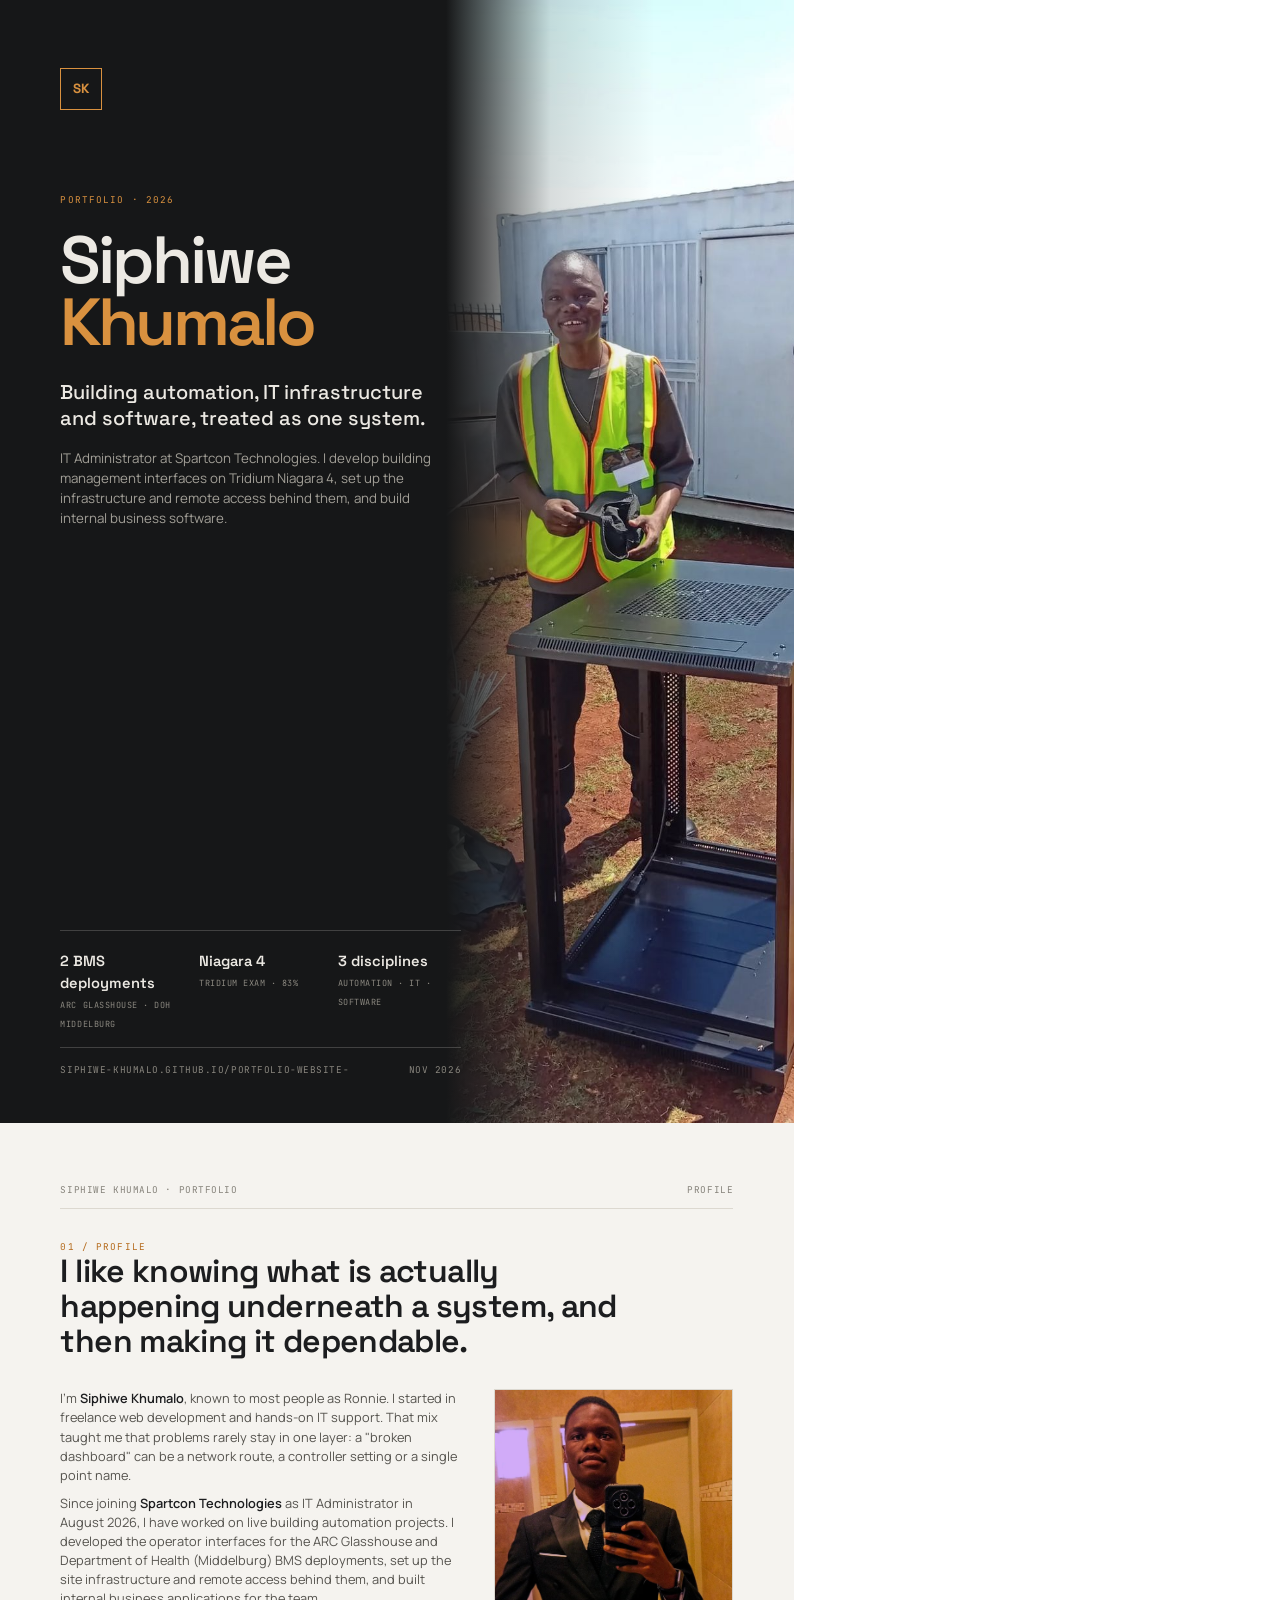
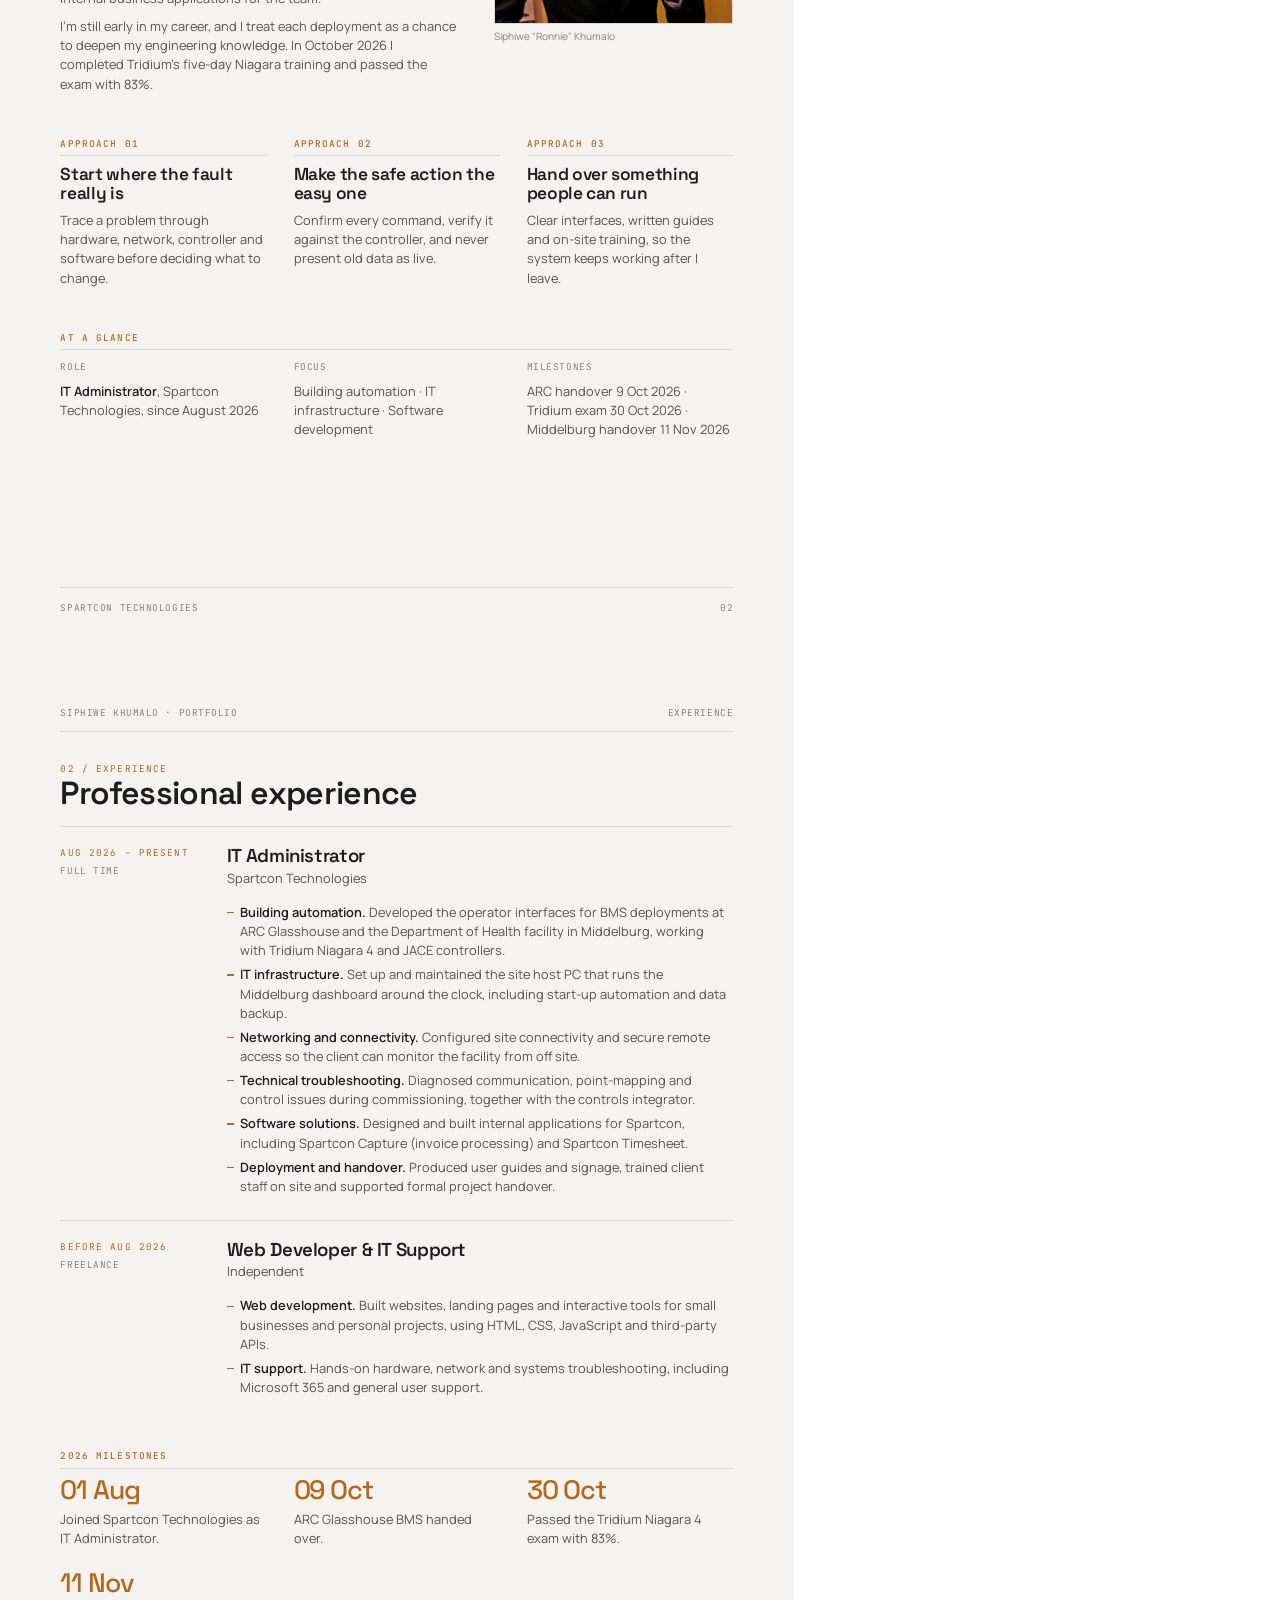
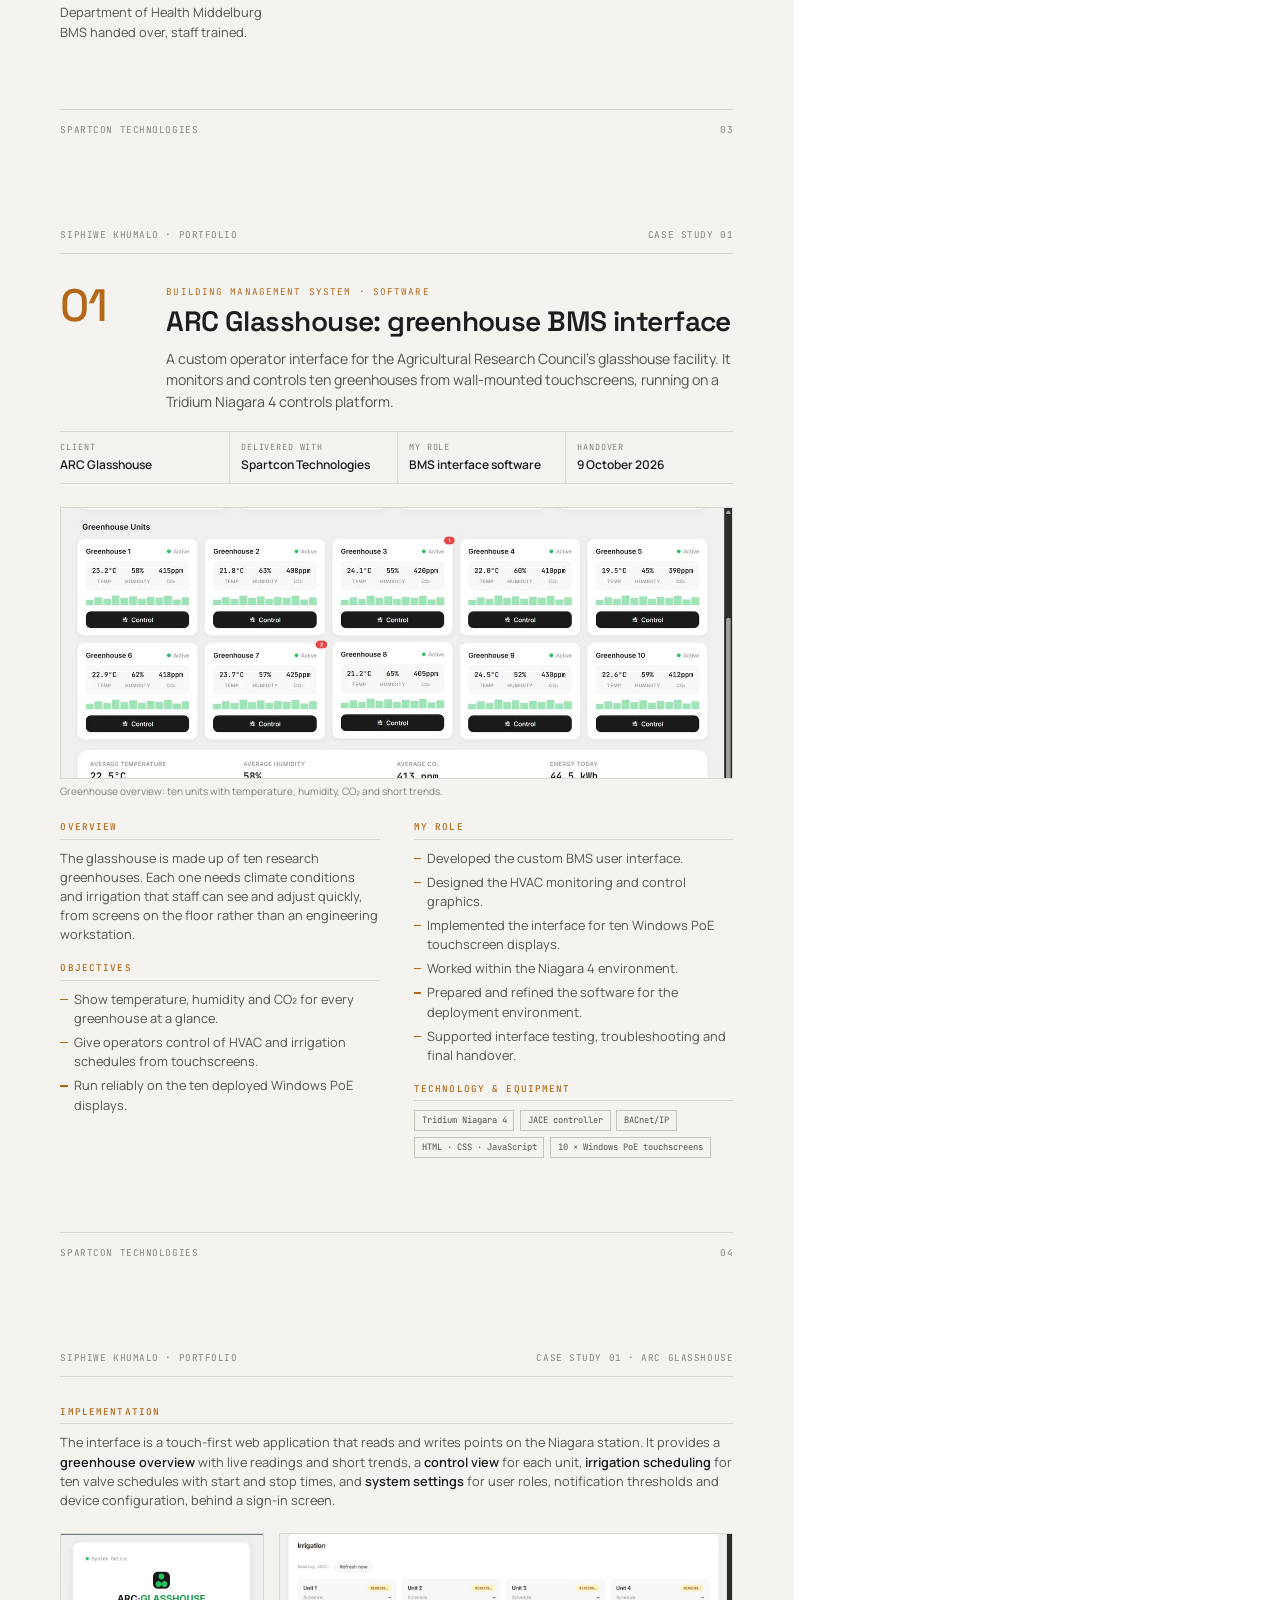
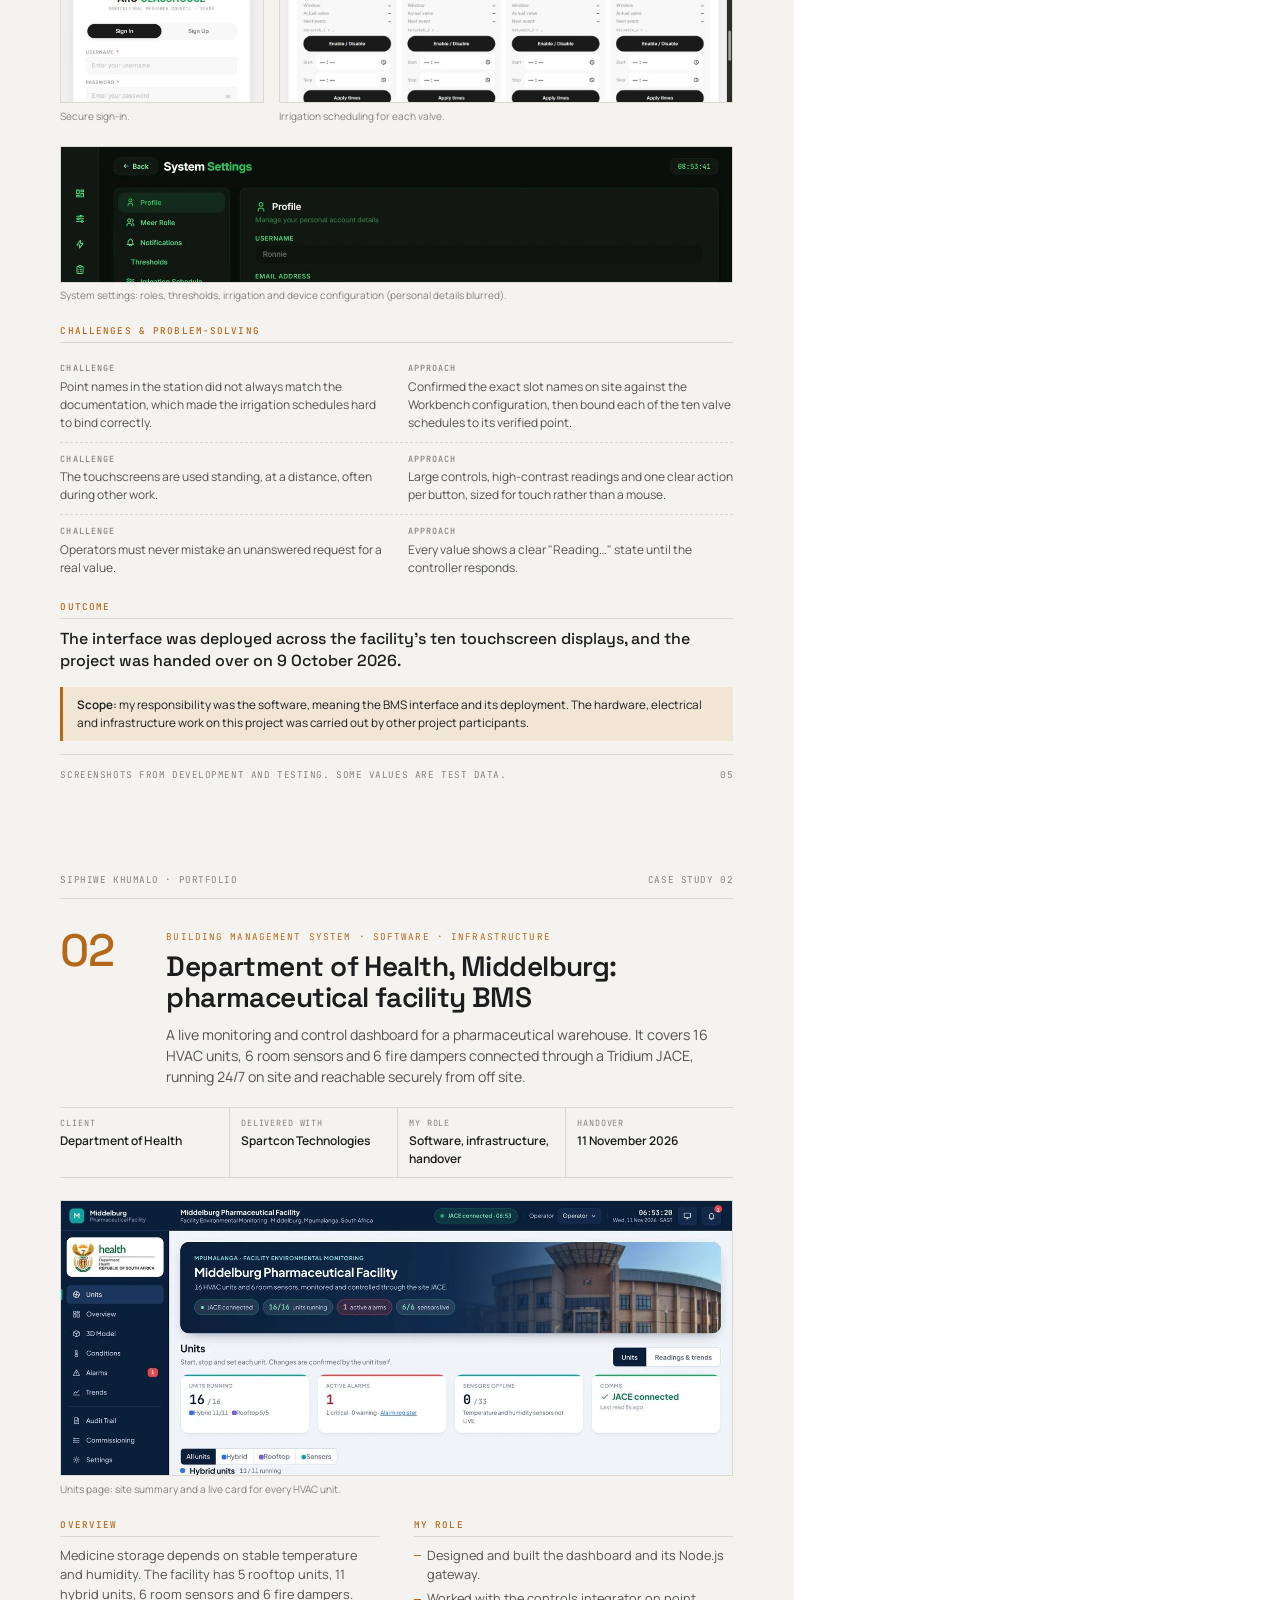
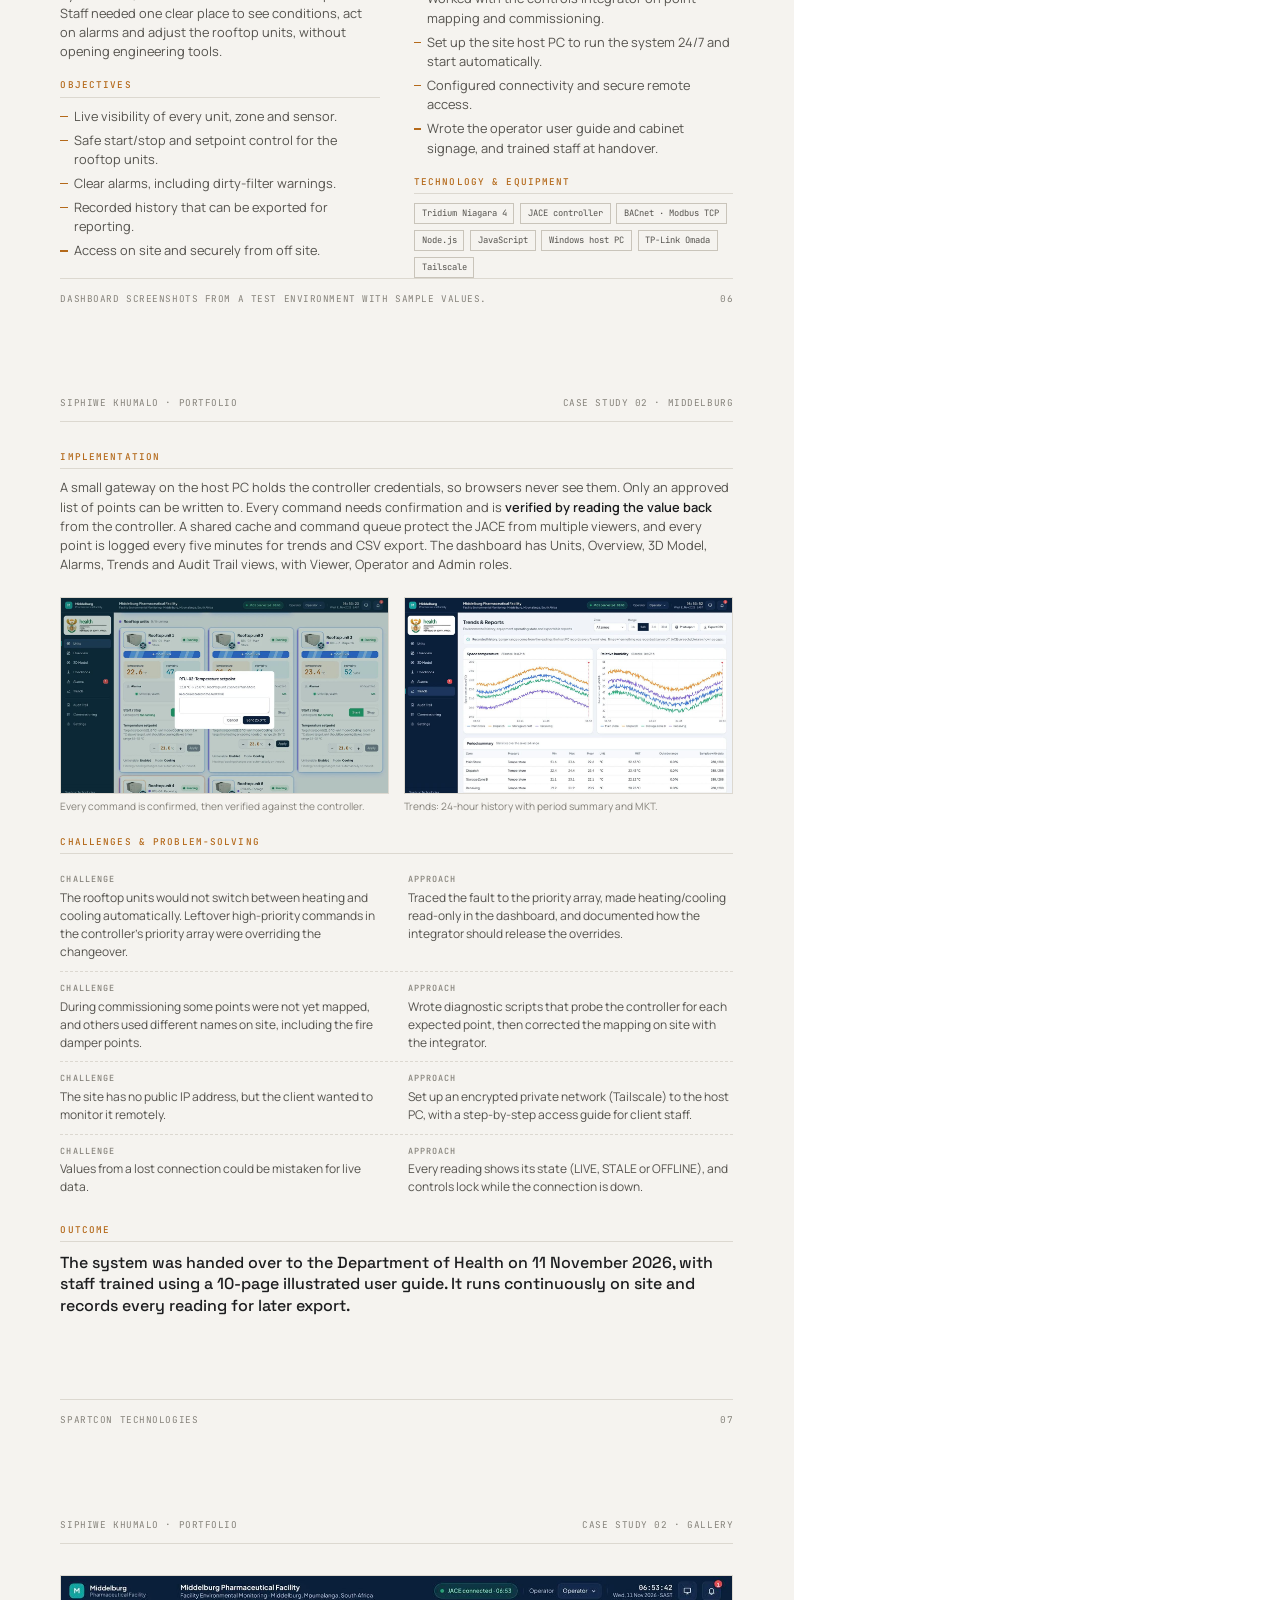
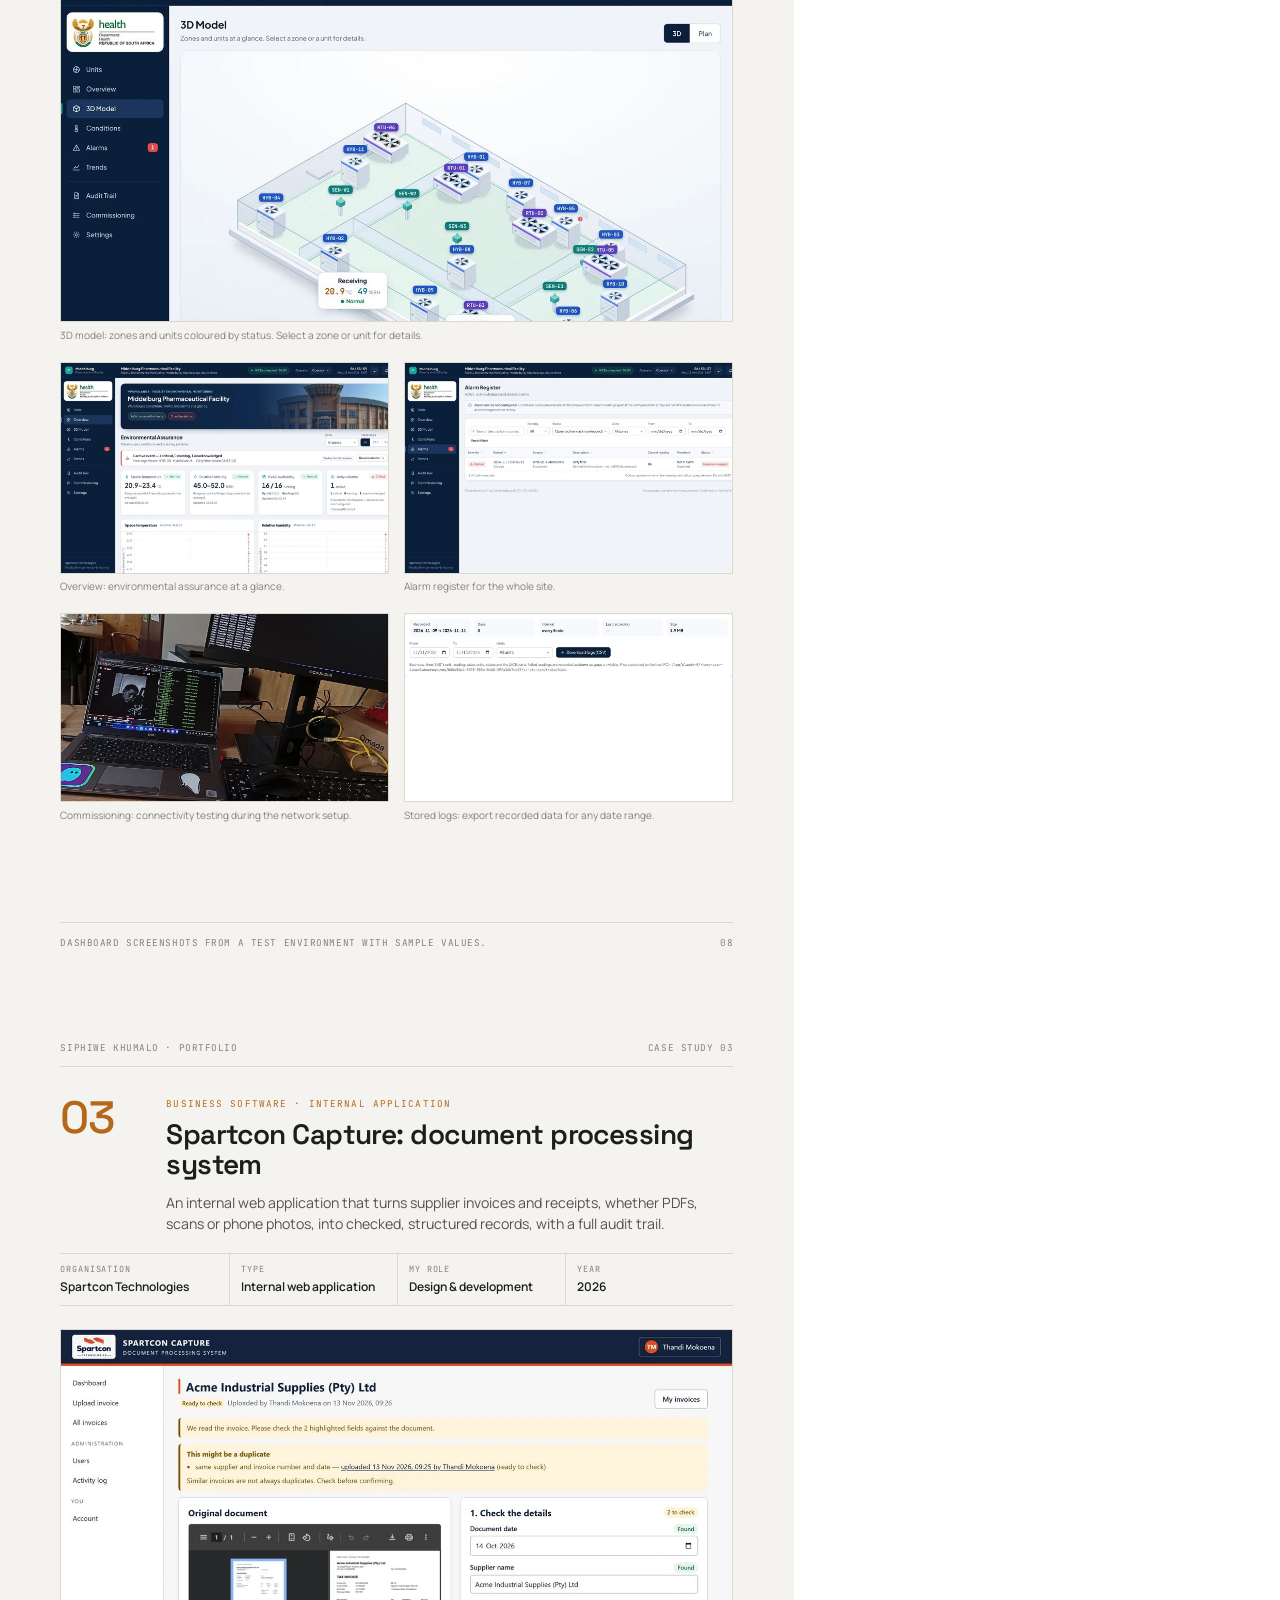
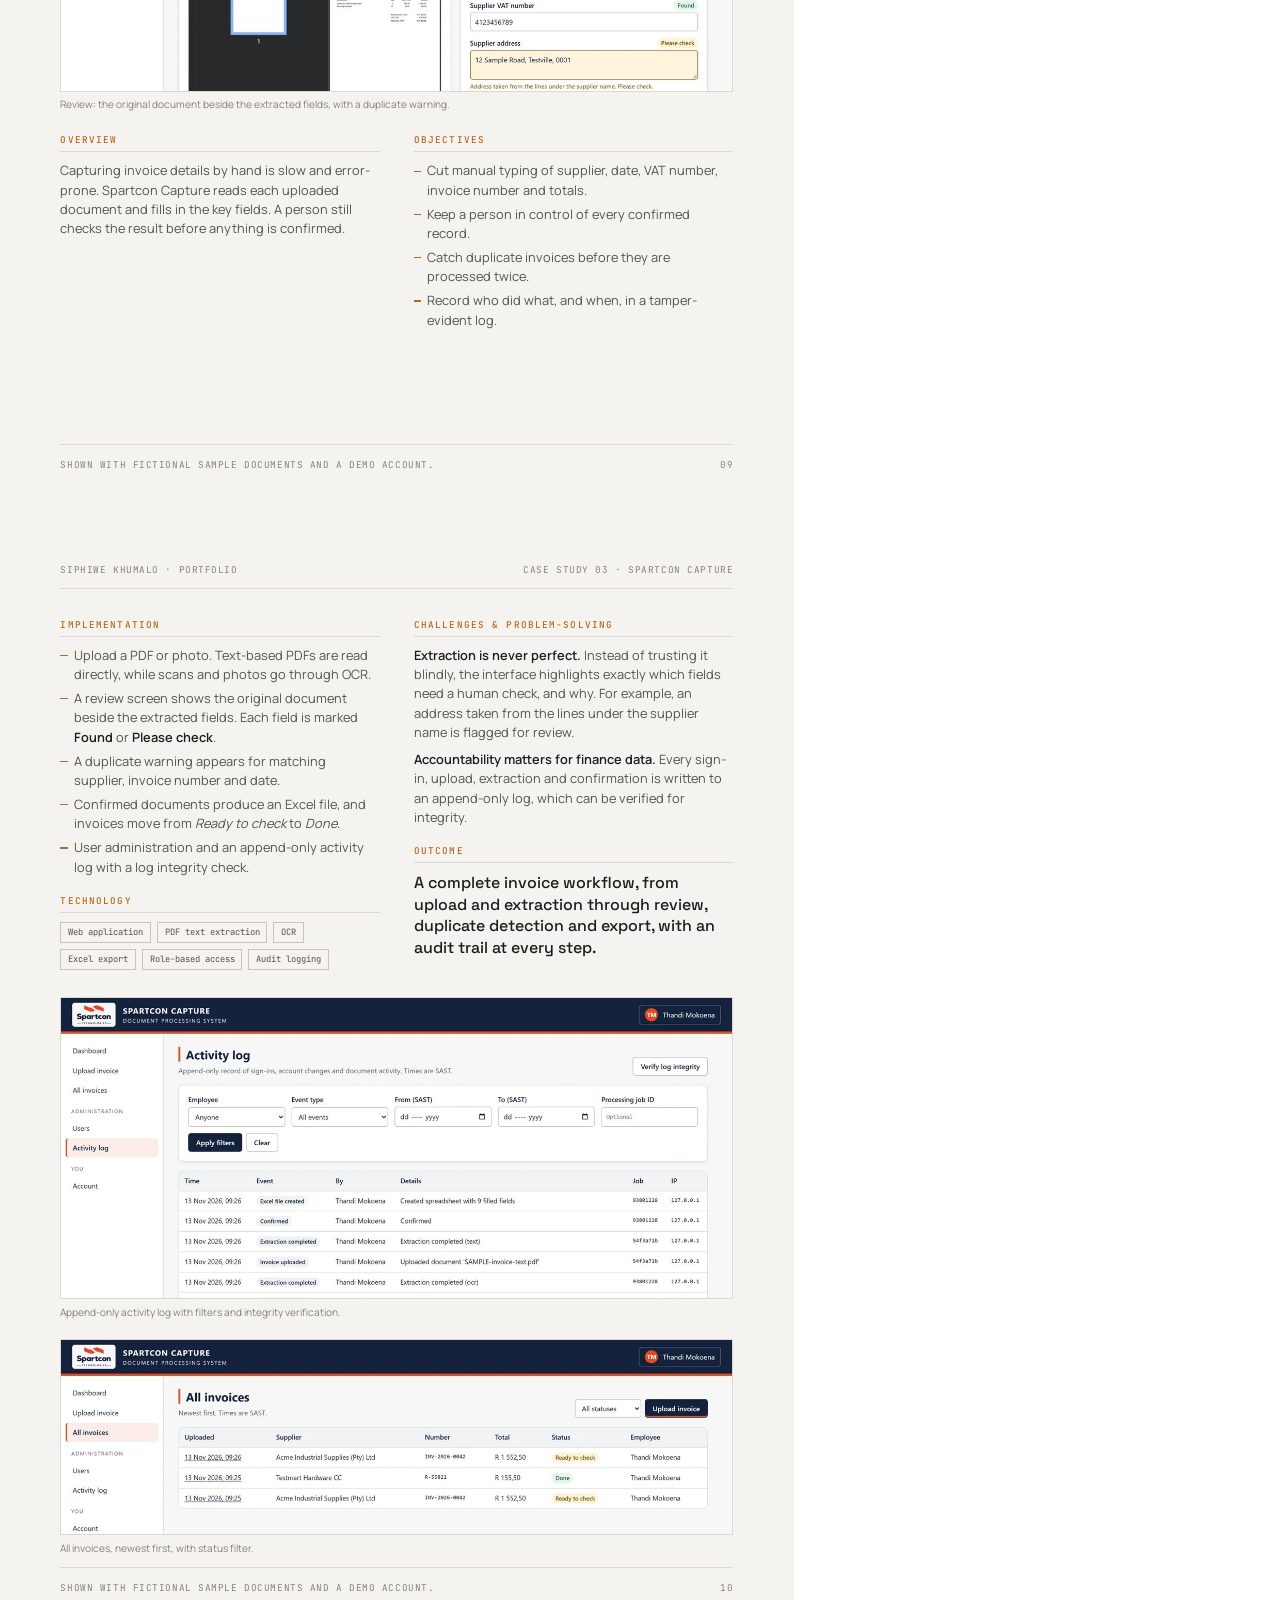
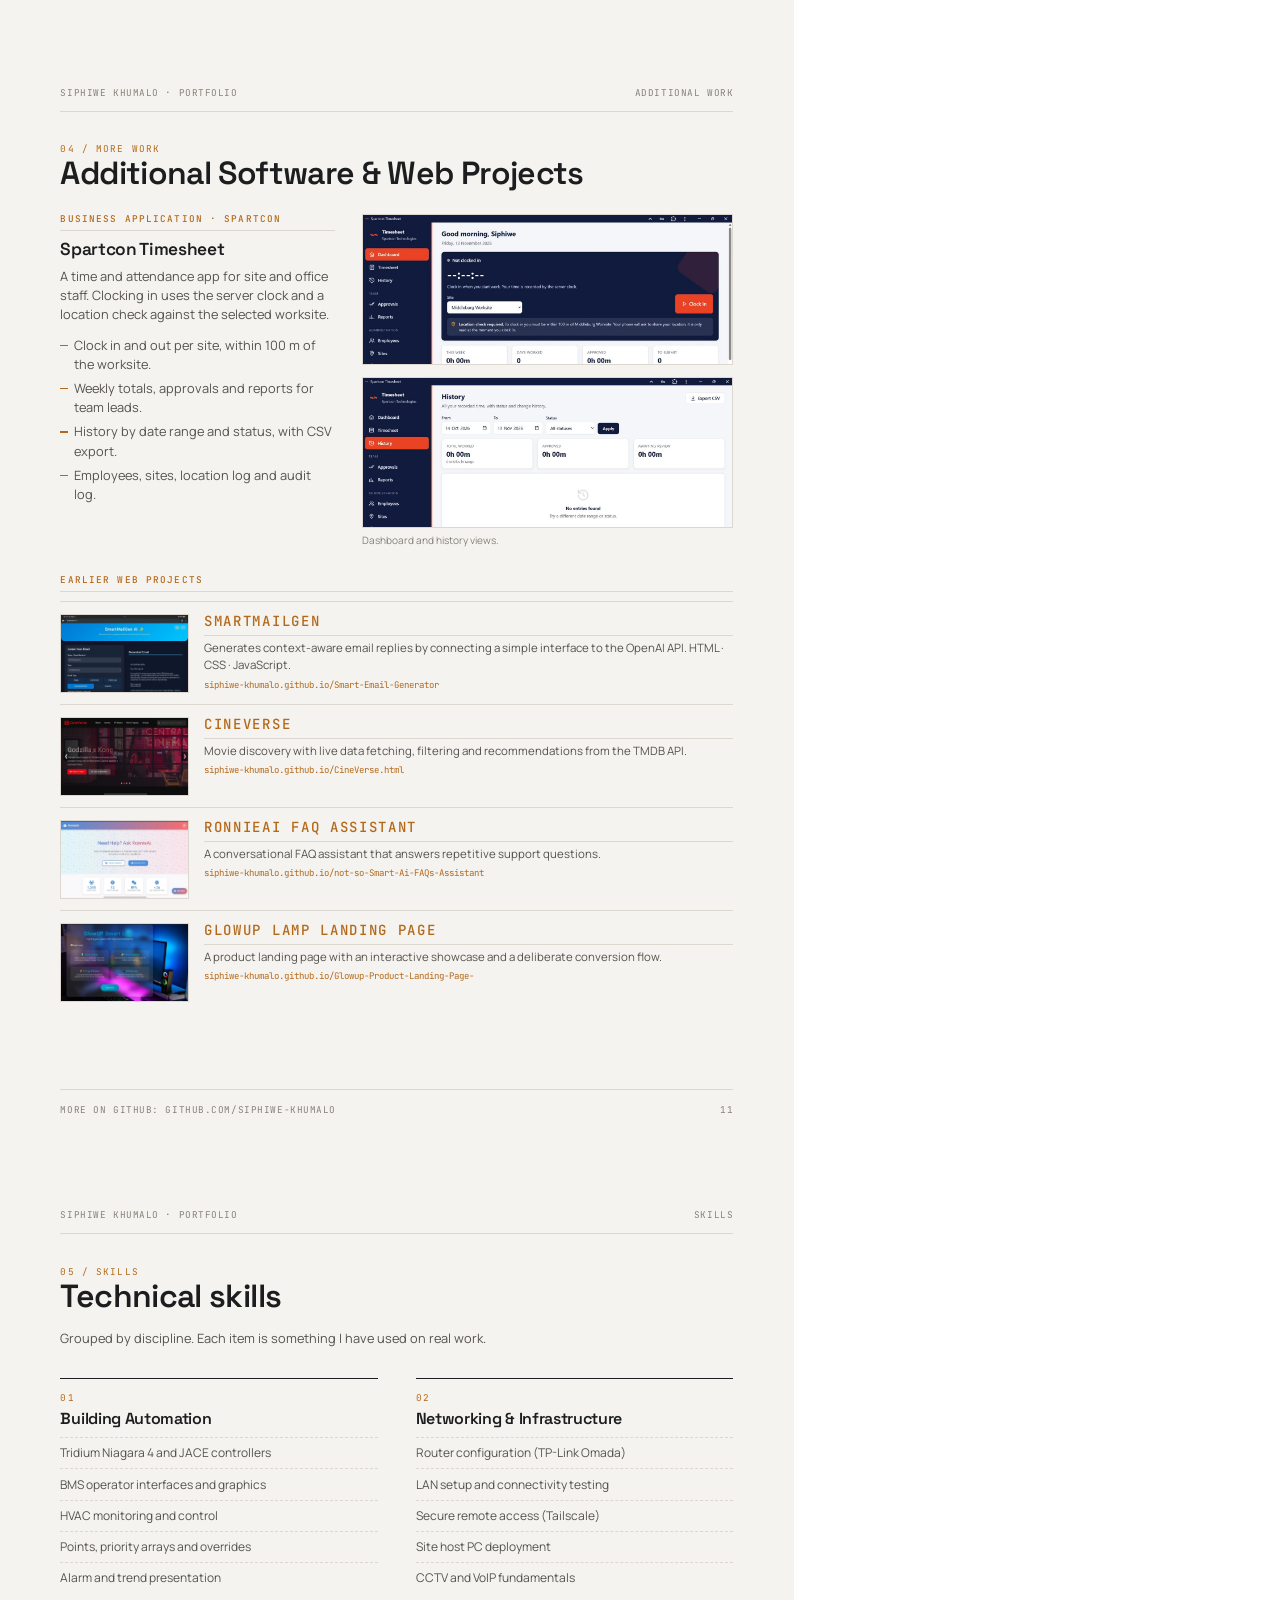
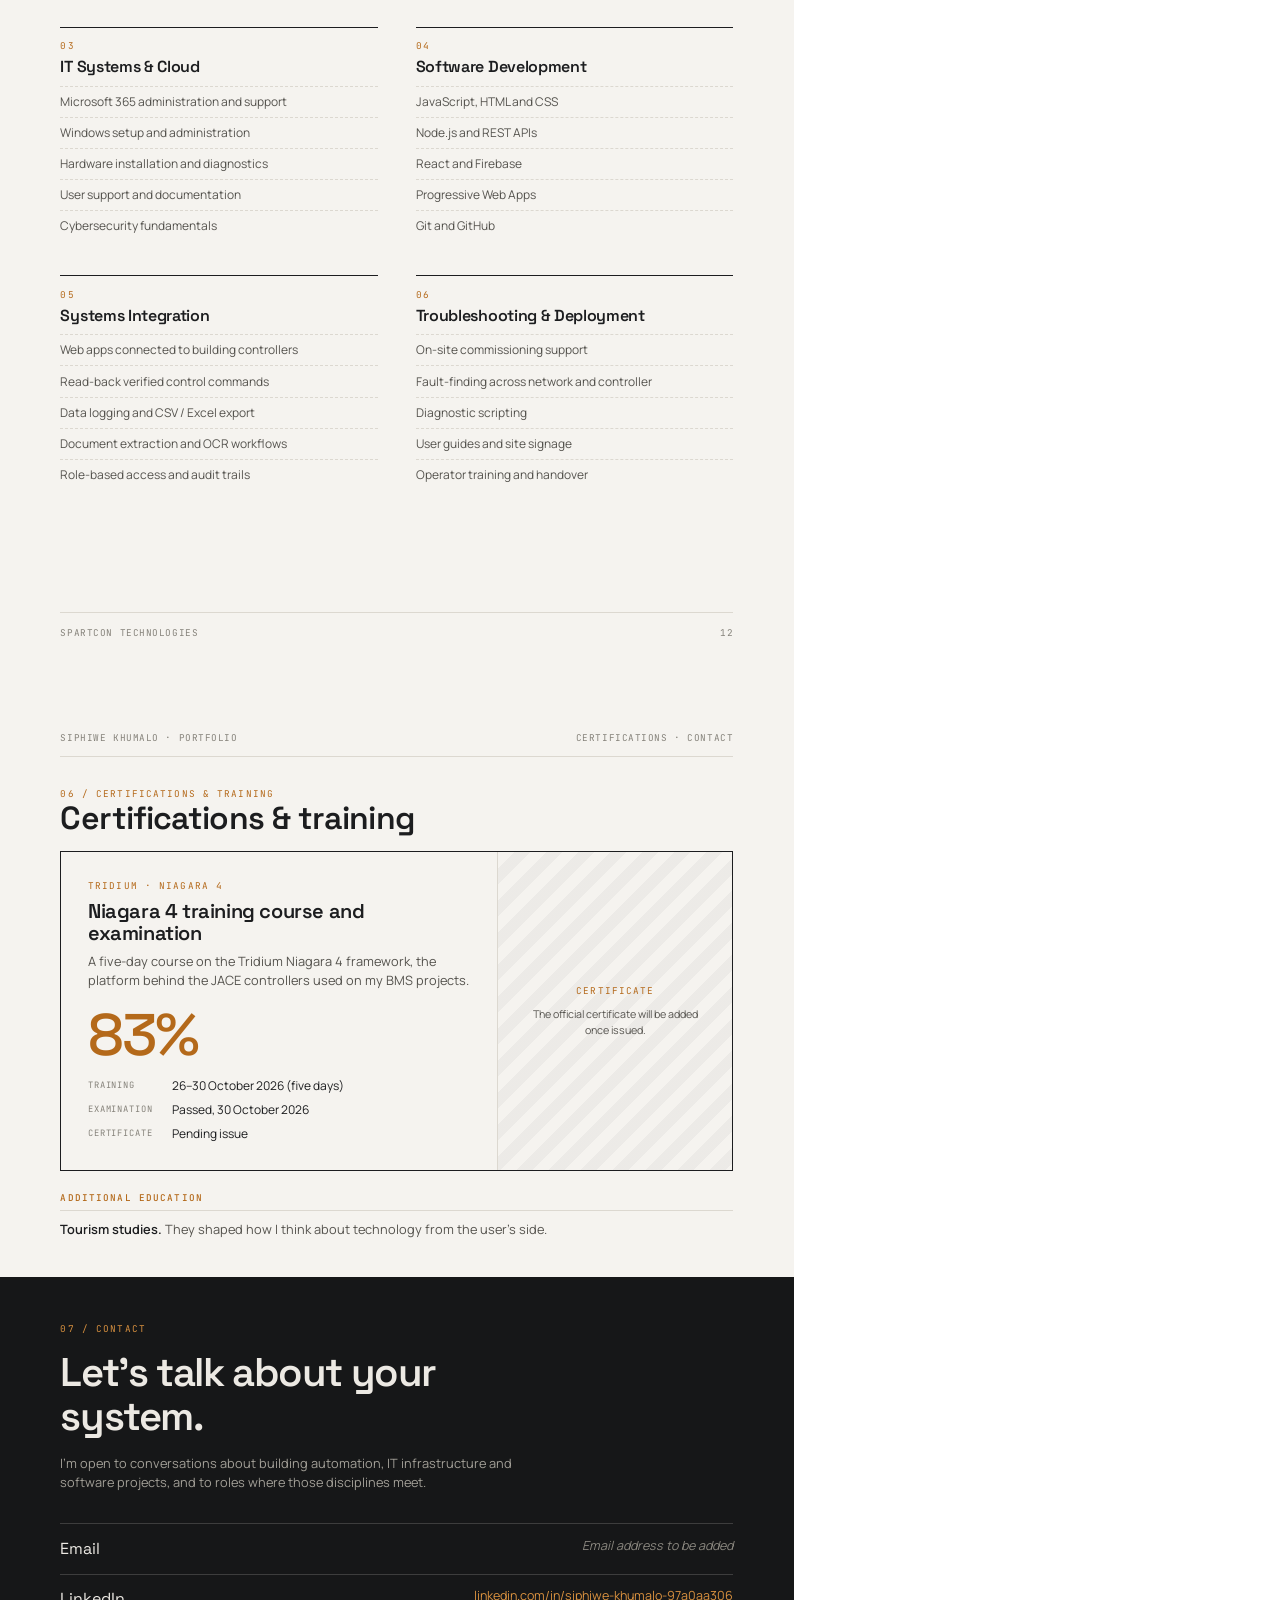
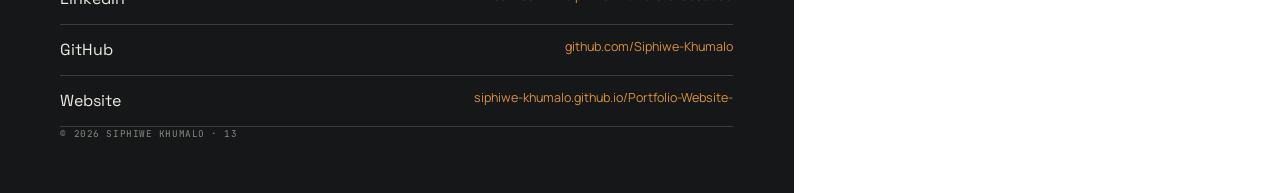
==== pdf/portfolio.html @ 7ac2743d "Rebuild portfolio: engineering case studies, new design and PDF portfolio - New editorial graphite/a" ====
<!doctype html>
<html lang="en-ZA">
<head>
<meta charset="utf-8">
<title>Siphiwe Khumalo · Portfolio</title>
<link href="https://fonts.googleapis.com/css2?family=JetBrains+Mono:wght@400;500&family=Manrope:wght@400;500;600;700&family=Space+Grotesk:wght@400;500;600;700&display=swap" rel="stylesheet">
<style>
  @page { size: A4; margin: 0; }
  :root { --ink: #1c1d1f; --muted: #55534e; --faint: #85827a; --paper: #f5f3ef; --line: #dcd8d0; --accent: #b4691a; --graphite: #161718; --soft: #ece9e3; }
  * { box-sizing: border-box; margin: 0; padding: 0; }
  body { font-family: 'Manrope', Arial, sans-serif; color: var(--ink); font-size: 9.6pt; line-height: 1.5; -webkit-print-color-adjust: exact; print-color-adjust: exact; }
  .page { width: 210mm; height: 297mm; position: relative; overflow: hidden; background: var(--paper); page-break-after: always; display: flex; flex-direction: column; padding: 16mm 16mm 0; }
  .page:last-child { page-break-after: auto; }
  h1, h2, h3, h4 { font-family: 'Space Grotesk', Arial, sans-serif; font-weight: 600; letter-spacing: -0.02em; line-height: 1.1; }
  h2 { font-size: 24pt; margin-bottom: 4mm; }
  h3 { font-size: 13pt; margin-bottom: 2mm; }
  .label { font-family: 'JetBrains Mono', monospace; font-size: 7pt; letter-spacing: 0.12em; text-transform: uppercase; color: var(--accent); }
  .mono { font-family: 'JetBrains Mono', monospace; font-size: 7pt; letter-spacing: 0.06em; text-transform: uppercase; color: var(--faint); }
  p { color: var(--muted); }
  p + p { margin-top: 2.2mm; }
  strong { color: var(--ink); font-weight: 600; }
  .run { display: flex; justify-content: space-between; border-bottom: 0.3mm solid var(--line); padding-bottom: 3mm; margin-bottom: 8mm; }
  .foot { margin-top: auto; display: flex; justify-content: space-between; border-top: 0.3mm solid var(--line); padding: 3.5mm 0 8mm; }
  .grid2 { display: grid; grid-template-columns: 1fr 1fr; gap: 6mm 9mm; }
  .grid3 { display: grid; grid-template-columns: repeat(3, 1fr); gap: 6mm 7mm; }
  .sec h4 { font-family: 'JetBrains Mono', monospace; font-weight: 500; font-size: 7pt; letter-spacing: 0.12em; text-transform: uppercase; color: var(--accent); border-bottom: 0.3mm solid var(--line); padding-bottom: 1.6mm; margin-bottom: 2.4mm; }
  ul.dash li { list-style: none; padding-left: 3.6mm; position: relative; color: var(--muted); margin-bottom: 1.3mm; }
  ul.dash li::before { content: ''; position: absolute; left: 0; top: 2.4mm; width: 2mm; height: 0.3mm; background: var(--accent); }
  .shot { border: 0.3mm solid var(--line); background: #fff; overflow: hidden; }
  .shot img { display: block; width: 100%; height: 100%; object-fit: cover; object-position: top left; }
  figure figcaption { font-size: 7.6pt; color: var(--faint); margin-top: 1.5mm; }
  .chips { display: flex; flex-wrap: wrap; gap: 1.5mm; }
  .chip { font-family: 'JetBrains Mono', monospace; font-size: 6.6pt; border: 0.3mm solid #c9c4ba; padding: 0.8mm 1.8mm; color: var(--muted); }
  .meta { display: grid; grid-template-columns: repeat(4, 1fr); border-top: 0.3mm solid var(--line); border-bottom: 0.3mm solid var(--line); margin: 5mm 0 6mm; }
  .meta div { padding: 2.4mm 3mm 2.4mm 0; }
  .meta div + div { padding-left: 3mm; border-left: 0.3mm solid var(--line); }
  .meta dt { font-family: 'JetBrains Mono', monospace; font-size: 6.4pt; letter-spacing: 0.1em; text-transform: uppercase; color: var(--faint); }
  .meta dd { font-weight: 600; font-size: 9pt; margin-top: 0.6mm; }
  .case-top { display: grid; grid-template-columns: 24mm 1fr; gap: 4mm; }
  .idx { font-family: 'Space Grotesk'; font-size: 34pt; font-weight: 500; color: var(--accent); line-height: 0.9; letter-spacing: -0.04em; }
  .case-top h2 { font-size: 21pt; margin: 2mm 0 3mm; }
  .lead { font-size: 10.6pt; color: var(--muted); }
  .note { border-left: 0.8mm solid var(--accent); background: #f1e6d6; padding: 2.6mm 3.5mm; color: var(--ink); font-size: 8.8pt; }
  .ch { display: grid; grid-template-columns: 1fr 1fr; gap: 6mm; padding: 2.6mm 0; border-bottom: 0.3mm dashed var(--line); }
  .ch:last-child { border-bottom: 0; }
  .ch p { font-size: 9pt; margin: 0; }
  .ch b { display: block; font-family: 'JetBrains Mono', monospace; font-size: 6.4pt; font-weight: 500; letter-spacing: 0.12em; text-transform: uppercase; color: var(--faint); margin-bottom: 0.8mm; }
  .outcome { font-family: 'Space Grotesk'; font-size: 12pt; line-height: 1.35; color: var(--ink); font-weight: 500; }
  .scope { font-size: 7.4pt; color: var(--faint); }
  /* cover */
  .cover { background: var(--graphite); color: var(--soft); padding: 0; }
  .cover .photo { position: absolute; top: 0; right: 0; width: 92mm; height: 297mm; }
  .cover .photo img { width: 100%; height: 100%; object-fit: cover; object-position: 30% 50%; filter: saturate(0.85); }
  .cover .photo::after { content: ''; position: absolute; inset: 0; background: linear-gradient(90deg, var(--graphite) 0%, rgba(22,23,24,0.15) 30%, rgba(22,23,24,0) 60%); }
  .cover .txt { position: relative; z-index: 2; width: 122mm; padding: 18mm 0 0 16mm; height: 297mm; display: flex; flex-direction: column; }
  .cover .mark { width: 11mm; height: 11mm; border: 0.4mm solid #d9913f; color: #d9913f; display: grid; place-items: center; font-family: 'Space Grotesk'; font-weight: 700; font-size: 10pt; }
  .cover .label { color: #d9913f; }
  .cover h1 { font-size: 50pt; letter-spacing: -0.045em; line-height: 0.92; margin: 6mm 0 7mm; }
  .cover h1 span { display: block; color: #d9913f; }
  .cover .statement { font-family: 'Space Grotesk'; font-size: 15pt; line-height: 1.3; font-weight: 500; color: var(--soft); max-width: 100mm; }
  .cover .intro { color: #a29f97; margin-top: 5mm; font-size: 10pt; max-width: 104mm; }
  .cover .facts { margin-top: auto; border-top: 0.3mm solid rgba(236,233,227,0.2); display: grid; grid-template-columns: repeat(3, 1fr); gap: 4mm; padding: 5mm 0 4mm; }
  .cover .facts strong { display: block; color: var(--soft); font-family: 'Space Grotesk'; font-size: 11pt; }
  .cover .facts span { font-family: 'JetBrains Mono'; font-size: 6.4pt; letter-spacing: 0.06em; text-transform: uppercase; color: #8a877f; }
  .cover .bottom { border-top: 0.3mm solid rgba(236,233,227,0.2); padding: 4mm 0 12mm; display: flex; justify-content: space-between; color: #8a877f; }
  .role { display: grid; grid-template-columns: 38mm 1fr; gap: 6mm; padding: 5mm 0; border-top: 0.3mm solid var(--line); }
  .role h3 { font-size: 14pt; margin-bottom: 0.5mm; }
  .skills .sk { border-top: 0.4mm solid var(--ink); padding-top: 3mm; }
  .skills .sk h3 { font-size: 12pt; margin: 1.4mm 0 2.6mm; }
  .skills li { list-style: none; color: var(--muted); padding: 1.6mm 0; border-top: 0.3mm dashed var(--line); font-size: 9pt; }
  .web { display: grid; grid-template-columns: 34mm 1fr; gap: 4mm; padding: 3mm 0; border-top: 0.3mm solid var(--line); align-items: start; }
  .web .shot { height: 21mm; }
  .web h4 { font-size: 10.5pt; margin-bottom: 0.8mm; }
  .web p { font-size: 8.6pt; }
  .web a { color: var(--accent); text-decoration: none; font-family: 'JetBrains Mono'; font-size: 6.8pt; }
  .cert { border: 0.4mm solid var(--ink); display: grid; grid-template-columns: 1.3fr 0.7fr; }
  .cert .m { padding: 7mm; }
  .cert .score { font-family: 'Space Grotesk'; font-size: 44pt; color: var(--accent); font-weight: 500; line-height: 0.9; letter-spacing: -0.04em; margin: 5mm 0 4mm; }
  .cert dl { display: grid; grid-template-columns: max-content 1fr; gap: 1.6mm 5mm; font-size: 9pt; }
  .cert dt { font-family: 'JetBrains Mono'; font-size: 6.6pt; letter-spacing: 0.1em; text-transform: uppercase; color: var(--faint); padding-top: 0.5mm; }
  .cert .slot { border-left: 0.3mm solid var(--line); display: grid; place-items: center; text-align: center; padding: 6mm; background: repeating-linear-gradient(135deg, transparent 0 3mm, rgba(0,0,0,0.035) 3mm 6mm); }
  .contact { background: var(--graphite); color: var(--soft); margin: 10mm -16mm 0; padding: 12mm 16mm; flex: 1; display: flex; flex-direction: column; }
  .contact h2 { font-size: 30pt; letter-spacing: -0.035em; max-width: 130mm; margin: 4mm 0 4mm; }
  .contact p { color: #a29f97; max-width: 120mm; }
  .contact ul { margin-top: 8mm; }
  .contact li { list-style: none; display: flex; justify-content: space-between; padding: 3.4mm 0; border-top: 0.3mm solid rgba(236,233,227,0.18); font-family: 'Space Grotesk'; font-size: 12pt; }
  .contact li:last-child { border-bottom: 0.3mm solid rgba(236,233,227,0.18); }
  .contact li span:last-child { font-family: 'Manrope'; font-size: 9.4pt; color: #a29f97; }
  .contact li a { color: #d9913f; text-decoration: none; }
  .contact .ph { font-style: italic; color: #8a877f !important; }
  .contact .label { color: #d9913f; }
</style>
</head>
<body>

<!-- 1 COVER -->
<section class="page cover">
  <div class="photo"><img src="img/profile/on-site.jpg" alt=""></div>
  <div class="txt">
    <div class="mark">SK</div>
    <p class="label" style="margin-top:22mm">Portfolio · 2026</p>
    <h1>Siphiwe<span>Khumalo</span></h1>
    <p class="statement">Building automation, IT infrastructure and software, treated as one system.</p>
    <p class="intro">IT Administrator at Spartcon Technologies. I develop building management interfaces on Tridium Niagara 4, set up the infrastructure and remote access behind them, and build internal business software.</p>
    <div class="facts">
      <div><strong>2 BMS deployments</strong><span>ARC Glasshouse · DoH Middelburg</span></div>
      <div><strong>Niagara 4</strong><span>Tridium exam · 83%</span></div>
      <div><strong>3 disciplines</strong><span>Automation · IT · Software</span></div>
    </div>
    <div class="bottom mono"><span>siphiwe-khumalo.github.io/Portfolio-Website-</span><span>Nov 2026</span></div>
  </div>
</section>

<!-- 2 PROFILE -->
<section class="page">
  <div class="run mono"><span>Siphiwe Khumalo · Portfolio</span><span>Profile</span></div>
  <p class="label">01 / Profile</p>
  <h2 style="max-width:150mm">I like knowing what is actually happening underneath a system, and then making it dependable.</h2>
  <div style="display:grid;grid-template-columns:1.25fr 0.75fr;gap:9mm;margin-top:4mm">
    <div>
      <p>I'm <strong>Siphiwe Khumalo</strong>, known to most people as Ronnie. I started in freelance web development and hands-on IT support. That mix taught me that problems rarely stay in one layer: a "broken dashboard" can be a network route, a controller setting or a single point name.</p>
      <p>Since joining <strong>Spartcon Technologies</strong> as IT Administrator in August 2026, I have worked on live building automation projects. I developed the operator interfaces for the ARC Glasshouse and Department of Health (Middelburg) BMS deployments, set up the site infrastructure and remote access behind them, and built internal business applications for the team.</p>
      <p>I'm still early in my career, and I treat each deployment as a chance to deepen my engineering knowledge. In October 2026 I completed Tridium's five-day Niagara training and passed the exam with 83%.</p>
    </div>
    <figure><div class="shot" style="height:62mm"><img src="img/profile/portrait.jpg" alt="" style="object-position:center"></div><figcaption>Siphiwe "Ronnie" Khumalo</figcaption></figure>
  </div>
  <div class="grid3" style="margin-top:12mm">
    <div class="sec"><h4>Approach 01</h4><h3>Start where the fault really is</h3><p>Trace a problem through hardware, network, controller and software before deciding what to change.</p></div>
    <div class="sec"><h4>Approach 02</h4><h3>Make the safe action the easy one</h3><p>Confirm every command, verify it against the controller, and never present old data as live.</p></div>
    <div class="sec"><h4>Approach 03</h4><h3>Hand over something people can run</h3><p>Clear interfaces, written guides and on-site training, so the system keeps working after I leave.</p></div>
  </div>
  <div class="sec" style="margin-top:12mm"><h4>At a glance</h4>
    <div class="grid3">
      <div><p class="mono">Role</p><p><strong>IT Administrator</strong>, Spartcon Technologies, since August 2026</p></div>
      <div><p class="mono">Focus</p><p>Building automation · IT infrastructure · Software development</p></div>
      <div><p class="mono">Milestones</p><p>ARC handover 9 Oct 2026 · Tridium exam 30 Oct 2026 · Middelburg handover 11 Nov 2026</p></div>
    </div>
  </div>
  <div class="foot mono"><span>Spartcon Technologies</span><span>02</span></div>
</section>

<!-- 3 EXPERIENCE -->
<section class="page">
  <div class="run mono"><span>Siphiwe Khumalo · Portfolio</span><span>Experience</span></div>
  <p class="label">02 / Experience</p>
  <h2>Professional experience</h2>
  <div class="role">
    <div><p class="label">Aug 2026 – Present</p><p class="mono" style="margin-top:1mm">Full time</p></div>
    <div>
      <h3>IT Administrator</h3><p style="margin-bottom:4mm">Spartcon Technologies</p>
      <ul class="dash">
        <li><strong>Building automation.</strong> Developed the operator interfaces for BMS deployments at ARC Glasshouse and the Department of Health facility in Middelburg, working with Tridium Niagara 4 and JACE controllers.</li>
        <li><strong>IT infrastructure.</strong> Set up and maintained the site host PC that runs the Middelburg dashboard around the clock, including start-up automation and data backup.</li>
        <li><strong>Networking and connectivity.</strong> Configured site connectivity and secure remote access so the client can monitor the facility from off site.</li>
        <li><strong>Technical troubleshooting.</strong> Diagnosed communication, point-mapping and control issues during commissioning, together with the controls integrator.</li>
        <li><strong>Software solutions.</strong> Designed and built internal applications for Spartcon, including Spartcon Capture (invoice processing) and Spartcon Timesheet.</li>
        <li><strong>Deployment and handover.</strong> Produced user guides and signage, trained client staff on site and supported formal project handover.</li>
      </ul>
    </div>
  </div>
  <div class="role">
    <div><p class="label">Before Aug 2026</p><p class="mono" style="margin-top:1mm">Freelance</p></div>
    <div>
      <h3>Web Developer &amp; IT Support</h3><p style="margin-bottom:4mm">Independent</p>
      <ul class="dash">
        <li><strong>Web development.</strong> Built websites, landing pages and interactive tools for small businesses and personal projects, using HTML, CSS, JavaScript and third-party APIs.</li>
        <li><strong>IT support.</strong> Hands-on hardware, network and systems troubleshooting, including Microsoft 365 and general user support.</li>
      </ul>
    </div>
  </div>
  <div class="sec" style="margin-top:8mm"><h4>2026 milestones</h4>
    <div class="grid3">
      <div><p class="idx" style="font-size:20pt">01 Aug</p><p>Joined Spartcon Technologies as IT Administrator.</p></div>
      <div><p class="idx" style="font-size:20pt">09 Oct</p><p>ARC Glasshouse BMS handed over.</p></div>
      <div><p class="idx" style="font-size:20pt">30 Oct</p><p>Passed the Tridium Niagara 4 exam with 83%.</p></div>
      <div><p class="idx" style="font-size:20pt">11 Nov</p><p>Department of Health Middelburg BMS handed over, staff trained.</p></div>
    </div>
  </div>
  <div class="foot mono"><span>Spartcon Technologies</span><span>03</span></div>
</section>

<!-- 4 ARC A -->
<section class="page">
  <div class="run mono"><span>Siphiwe Khumalo · Portfolio</span><span>Case study 01</span></div>
  <div class="case-top"><p class="idx">01</p><div>
    <p class="label">Building Management System · Software</p>
    <h2>ARC Glasshouse: greenhouse BMS interface</h2>
    <p class="lead">A custom operator interface for the Agricultural Research Council's glasshouse facility. It monitors and controls ten greenhouses from wall-mounted touchscreens, running on a Tridium Niagara 4 controls platform.</p>
  </div></div>
  <dl class="meta"><div><dt>Client</dt><dd>ARC Glasshouse</dd></div><div><dt>Delivered with</dt><dd>Spartcon Technologies</dd></div><div><dt>My role</dt><dd>BMS interface software</dd></div><div><dt>Handover</dt><dd>9 October 2026</dd></div></dl>
  <figure><div class="shot" style="height:72mm"><img src="img/arc/greenhouses.jpg" alt=""></div><figcaption>Greenhouse overview: ten units with temperature, humidity, CO₂ and short trends.</figcaption></figure>
  <div class="grid2" style="margin-top:6mm">
    <div class="sec"><h4>Overview</h4><p>The glasshouse is made up of ten research greenhouses. Each one needs climate conditions and irrigation that staff can see and adjust quickly, from screens on the floor rather than an engineering workstation.</p>
      <h4 style="margin-top:5mm">Objectives</h4><ul class="dash"><li>Show temperature, humidity and CO₂ for every greenhouse at a glance.</li><li>Give operators control of HVAC and irrigation schedules from touchscreens.</li><li>Run reliably on the ten deployed Windows PoE displays.</li></ul></div>
    <div class="sec"><h4>My role</h4><ul class="dash"><li>Developed the custom BMS user interface.</li><li>Designed the HVAC monitoring and control graphics.</li><li>Implemented the interface for ten Windows PoE touchscreen displays.</li><li>Worked within the Niagara 4 environment.</li><li>Prepared and refined the software for the deployment environment.</li><li>Supported interface testing, troubleshooting and final handover.</li></ul>
      <h4 style="margin-top:5mm">Technology &amp; equipment</h4><div class="chips"><span class="chip">Tridium Niagara 4</span><span class="chip">JACE controller</span><span class="chip">BACnet/IP</span><span class="chip">HTML · CSS · JavaScript</span><span class="chip">10 × Windows PoE touchscreens</span></div></div>
  </div>
  <div class="foot mono"><span>Spartcon Technologies</span><span>04</span></div>
</section>

<!-- 5 ARC B -->
<section class="page">
  <div class="run mono"><span>Siphiwe Khumalo · Portfolio</span><span>Case study 01 · ARC Glasshouse</span></div>
  <div class="sec"><h4>Implementation</h4><p>The interface is a touch-first web application that reads and writes points on the Niagara station. It provides a <strong>greenhouse overview</strong> with live readings and short trends, a <strong>control view</strong> for each unit, <strong>irrigation scheduling</strong> for ten valve schedules with start and stop times, and <strong>system settings</strong> for user roles, notification thresholds and device configuration, behind a sign-in screen.</p></div>
  <div style="display:grid;grid-template-columns:0.62fr 1.38fr;gap:4mm;margin:6mm 0">
    <figure><div class="shot" style="height:45mm"><img src="img/arc/sign-in.jpg" alt="" style="object-position:top center"></div><figcaption>Secure sign-in.</figcaption></figure>
    <figure><div class="shot" style="height:45mm"><img src="img/arc/irrigation.jpg" alt=""></div><figcaption>Irrigation scheduling for each valve.</figcaption></figure>
  </div>
  <figure><div class="shot" style="height:36mm"><img src="img/arc/settings.jpg" alt=""></div><figcaption>System settings: roles, thresholds, irrigation and device configuration (personal details blurred).</figcaption></figure>
  <div class="sec" style="margin-top:6mm"><h4>Challenges &amp; problem-solving</h4>
    <div class="ch"><p><b>Challenge</b>Point names in the station did not always match the documentation, which made the irrigation schedules hard to bind correctly.</p><p><b>Approach</b>Confirmed the exact slot names on site against the Workbench configuration, then bound each of the ten valve schedules to its verified point.</p></div>
    <div class="ch"><p><b>Challenge</b>The touchscreens are used standing, at a distance, often during other work.</p><p><b>Approach</b>Large controls, high-contrast readings and one clear action per button, sized for touch rather than a mouse.</p></div>
    <div class="ch"><p><b>Challenge</b>Operators must never mistake an unanswered request for a real value.</p><p><b>Approach</b>Every value shows a clear "Reading…" state until the controller responds.</p></div>
  </div>
  <div class="sec" style="margin-top:4mm"><h4>Outcome</h4><p class="outcome">The interface was deployed across the facility's ten touchscreen displays, and the project was handed over on 9 October 2026.</p></div>
  <p class="note" style="margin-top:4mm"><strong>Scope:</strong> my responsibility was the software, meaning the BMS interface and its deployment. The hardware, electrical and infrastructure work on this project was carried out by other project participants.</p>
  <div class="foot mono"><span>Screenshots from development and testing. Some values are test data.</span><span>05</span></div>
</section>

<!-- 6 MIDDELBURG A -->
<section class="page">
  <div class="run mono"><span>Siphiwe Khumalo · Portfolio</span><span>Case study 02</span></div>
  <div class="case-top"><p class="idx">02</p><div>
    <p class="label">Building Management System · Software · Infrastructure</p>
    <h2>Department of Health, Middelburg: pharmaceutical facility BMS</h2>
    <p class="lead">A live monitoring and control dashboard for a pharmaceutical warehouse. It covers 16 HVAC units, 6 room sensors and 6 fire dampers connected through a Tridium JACE, running 24/7 on site and reachable securely from off site.</p>
  </div></div>
  <dl class="meta"><div><dt>Client</dt><dd>Department of Health</dd></div><div><dt>Delivered with</dt><dd>Spartcon Technologies</dd></div><div><dt>My role</dt><dd>Software, infrastructure, handover</dd></div><div><dt>Handover</dt><dd>11 November 2026</dd></div></dl>
  <figure><div class="shot" style="height:73mm"><img src="img/middelburg/units-top.jpg" alt=""></div><figcaption>Units page: site summary and a live card for every HVAC unit.</figcaption></figure>
  <div class="grid2" style="margin-top:6mm">
    <div class="sec"><h4>Overview</h4><p>Medicine storage depends on stable temperature and humidity. The facility has 5 rooftop units, 11 hybrid units, 6 room sensors and 6 fire dampers. Staff needed one clear place to see conditions, act on alarms and adjust the rooftop units, without opening engineering tools.</p>
      <h4 style="margin-top:5mm">Objectives</h4><ul class="dash"><li>Live visibility of every unit, zone and sensor.</li><li>Safe start/stop and setpoint control for the rooftop units.</li><li>Clear alarms, including dirty-filter warnings.</li><li>Recorded history that can be exported for reporting.</li><li>Access on site and securely from off site.</li></ul></div>
    <div class="sec"><h4>My role</h4><ul class="dash"><li>Designed and built the dashboard and its Node.js gateway.</li><li>Worked with the controls integrator on point mapping and commissioning.</li><li>Set up the site host PC to run the system 24/7 and start automatically.</li><li>Configured connectivity and secure remote access.</li><li>Wrote the operator user guide and cabinet signage, and trained staff at handover.</li></ul>
      <h4 style="margin-top:5mm">Technology &amp; equipment</h4><div class="chips"><span class="chip">Tridium Niagara 4</span><span class="chip">JACE controller</span><span class="chip">BACnet · Modbus TCP</span><span class="chip">Node.js</span><span class="chip">JavaScript</span><span class="chip">Windows host PC</span><span class="chip">TP-Link Omada</span><span class="chip">Tailscale</span></div></div>
  </div>
  <div class="foot mono"><span>Dashboard screenshots from a test environment with sample values.</span><span>06</span></div>
</section>

<!-- 7 MIDDELBURG B -->
<section class="page">
  <div class="run mono"><span>Siphiwe Khumalo · Portfolio</span><span>Case study 02 · Middelburg</span></div>
  <div class="sec"><h4>Implementation</h4><p>A small gateway on the host PC holds the controller credentials, so browsers never see them. Only an approved list of points can be written to. Every command needs confirmation and is <strong>verified by reading the value back</strong> from the controller. A shared cache and command queue protect the JACE from multiple viewers, and every point is logged every five minutes for trends and CSV export. The dashboard has Units, Overview, 3D Model, Alarms, Trends and Audit Trail views, with Viewer, Operator and Admin roles.</p></div>
  <div class="grid2" style="margin:6mm 0;gap:4mm">
    <figure><div class="shot" style="height:52mm"><img src="img/middelburg/setpoint-dialog.jpg" alt=""></div><figcaption>Every command is confirmed, then verified against the controller.</figcaption></figure>
    <figure><div class="shot" style="height:52mm"><img src="img/middelburg/trends.jpg" alt=""></div><figcaption>Trends: 24-hour history with period summary and MKT.</figcaption></figure>
  </div>
  <div class="sec"><h4>Challenges &amp; problem-solving</h4>
    <div class="ch"><p><b>Challenge</b>The rooftop units would not switch between heating and cooling automatically. Leftover high-priority commands in the controller's priority array were overriding the changeover.</p><p><b>Approach</b>Traced the fault to the priority array, made heating/cooling read-only in the dashboard, and documented how the integrator should release the overrides.</p></div>
    <div class="ch"><p><b>Challenge</b>During commissioning some points were not yet mapped, and others used different names on site, including the fire damper points.</p><p><b>Approach</b>Wrote diagnostic scripts that probe the controller for each expected point, then corrected the mapping on site with the integrator.</p></div>
    <div class="ch"><p><b>Challenge</b>The site has no public IP address, but the client wanted to monitor it remotely.</p><p><b>Approach</b>Set up an encrypted private network (Tailscale) to the host PC, with a step-by-step access guide for client staff.</p></div>
    <div class="ch"><p><b>Challenge</b>Values from a lost connection could be mistaken for live data.</p><p><b>Approach</b>Every reading shows its state (LIVE, STALE or OFFLINE), and controls lock while the connection is down.</p></div>
  </div>
  <div class="sec" style="margin-top:5mm"><h4>Outcome</h4><p class="outcome">The system was handed over to the Department of Health on 11 November 2026, with staff trained using a 10-page illustrated user guide. It runs continuously on site and records every reading for later export.</p></div>
  <div class="foot mono"><span>Spartcon Technologies</span><span>07</span></div>
</section>

<!-- 8 MIDDELBURG GALLERY -->
<section class="page">
  <div class="run mono"><span>Siphiwe Khumalo · Portfolio</span><span>Case study 02 · Gallery</span></div>
  <figure><div class="shot" style="height:92mm"><img src="img/middelburg/model.jpg" alt=""></div><figcaption>3D model: zones and units coloured by status. Select a zone or unit for details.</figcaption></figure>
  <div class="grid2" style="margin-top:5mm;gap:4mm">
    <figure><div class="shot" style="height:56mm"><img src="img/middelburg/overview.jpg" alt=""></div><figcaption>Overview: environmental assurance at a glance.</figcaption></figure>
    <figure><div class="shot" style="height:56mm"><img src="img/middelburg/alarms.jpg" alt=""></div><figcaption>Alarm register for the whole site.</figcaption></figure>
  </div>
  <div style="display:grid;grid-template-columns:1fr 1fr;gap:4mm;margin-top:5mm">
    <figure><div class="shot" style="height:50mm"><img src="img/middelburg/commissioning.jpg" alt="" style="object-position:center"></div><figcaption>Commissioning: connectivity testing during the network setup.</figcaption></figure>
    <figure><div class="shot" style="height:50mm"><img src="img/middelburg/stored-logs.jpg" alt="" style="object-fit:contain;background:#fff"></div><figcaption>Stored logs: export recorded data for any date range.</figcaption></figure>
  </div>
  <div class="foot mono"><span>Dashboard screenshots from a test environment with sample values.</span><span>08</span></div>
</section>

<!-- 9 CAPTURE A -->
<section class="page">
  <div class="run mono"><span>Siphiwe Khumalo · Portfolio</span><span>Case study 03</span></div>
  <div class="case-top"><p class="idx">03</p><div>
    <p class="label">Business software · Internal application</p>
    <h2>Spartcon Capture: document processing system</h2>
    <p class="lead">An internal web application that turns supplier invoices and receipts, whether PDFs, scans or phone photos, into checked, structured records, with a full audit trail.</p>
  </div></div>
  <dl class="meta"><div><dt>Organisation</dt><dd>Spartcon Technologies</dd></div><div><dt>Type</dt><dd>Internal web application</dd></div><div><dt>My role</dt><dd>Design &amp; development</dd></div><div><dt>Year</dt><dd>2026</dd></div></dl>
  <figure><div class="shot" style="height:96mm"><img src="img/capture/review.jpg" alt=""></div><figcaption>Review: the original document beside the extracted fields, with a duplicate warning.</figcaption></figure>
  <div class="grid2" style="margin-top:6mm">
    <div class="sec"><h4>Overview</h4><p>Capturing invoice details by hand is slow and error-prone. Spartcon Capture reads each uploaded document and fills in the key fields. A person still checks the result before anything is confirmed.</p></div>
    <div class="sec"><h4>Objectives</h4><ul class="dash"><li>Cut manual typing of supplier, date, VAT number, invoice number and totals.</li><li>Keep a person in control of every confirmed record.</li><li>Catch duplicate invoices before they are processed twice.</li><li>Record who did what, and when, in a tamper-evident log.</li></ul></div>
  </div>
  <div class="foot mono"><span>Shown with fictional sample documents and a demo account.</span><span>09</span></div>
</section>

<!-- 10 CAPTURE B -->
<section class="page">
  <div class="run mono"><span>Siphiwe Khumalo · Portfolio</span><span>Case study 03 · Spartcon Capture</span></div>
  <div class="grid2">
    <div class="sec"><h4>Implementation</h4><ul class="dash"><li>Upload a PDF or photo. Text-based PDFs are read directly, while scans and photos go through OCR.</li><li>A review screen shows the original document beside the extracted fields. Each field is marked <strong>Found</strong> or <strong>Please check</strong>.</li><li>A duplicate warning appears for matching supplier, invoice number and date.</li><li>Confirmed documents produce an Excel file, and invoices move from <em>Ready to check</em> to <em>Done</em>.</li><li>User administration and an append-only activity log with a log integrity check.</li></ul>
      <h4 style="margin-top:5mm">Technology</h4><div class="chips"><span class="chip">Web application</span><span class="chip">PDF text extraction</span><span class="chip">OCR</span><span class="chip">Excel export</span><span class="chip">Role-based access</span><span class="chip">Audit logging</span></div></div>
    <div class="sec"><h4>Challenges &amp; problem-solving</h4><p><strong>Extraction is never perfect.</strong> Instead of trusting it blindly, the interface highlights exactly which fields need a human check, and why. For example, an address taken from the lines under the supplier name is flagged for review.</p><p><strong>Accountability matters for finance data.</strong> Every sign-in, upload, extraction and confirmation is written to an append-only log, which can be verified for integrity.</p>
      <h4 style="margin-top:5mm">Outcome</h4><p class="outcome">A complete invoice workflow, from upload and extraction through review, duplicate detection and export, with an audit trail at every step.</p></div>
  </div>
  <figure style="margin-top:7mm"><div class="shot" style="height:80mm"><img src="img/capture/activity-log.jpg" alt=""></div><figcaption>Append-only activity log with filters and integrity verification.</figcaption></figure>
  <figure style="margin-top:5mm"><div class="shot" style="height:52mm"><img src="img/capture/invoices.jpg" alt=""></div><figcaption>All invoices, newest first, with status filter.</figcaption></figure>
  <div class="foot mono"><span>Shown with fictional sample documents and a demo account.</span><span>10</span></div>
</section>

<!-- 11 ADDITIONAL -->
<section class="page">
  <div class="run mono"><span>Siphiwe Khumalo · Portfolio</span><span>Additional work</span></div>
  <p class="label">04 / More work</p>
  <h2>Additional Software &amp; Web Projects</h2>
  <div style="display:grid;grid-template-columns:0.85fr 1.15fr;gap:7mm;margin-top:2mm">
    <div class="sec"><h4>Business application · Spartcon</h4><h3>Spartcon Timesheet</h3><p>A time and attendance app for site and office staff. Clocking in uses the server clock and a location check against the selected worksite.</p>
      <ul class="dash" style="margin-top:3mm"><li>Clock in and out per site, within 100 m of the worksite.</li><li>Weekly totals, approvals and reports for team leads.</li><li>History by date range and status, with CSV export.</li><li>Employees, sites, location log and audit log.</li></ul></div>
    <div><figure><div class="shot" style="height:40mm"><img src="img/timesheet/dashboard.jpg" alt=""></div></figure><figure style="margin-top:3mm"><div class="shot" style="height:40mm"><img src="img/timesheet/history.jpg" alt=""></div><figcaption>Dashboard and history views.</figcaption></figure></div>
  </div>
  <div class="sec" style="margin-top:7mm"><h4>Earlier web projects</h4>
    <div class="web"><div class="shot"><img src="img/web/smartmailgen.jpg" alt=""></div><div><h4>SmartMailGen</h4><p>Generates context-aware email replies by connecting a simple interface to the OpenAI API. HTML · CSS · JavaScript.</p><a href="https://siphiwe-khumalo.github.io/Smart-Email-Generator/">siphiwe-khumalo.github.io/Smart-Email-Generator</a></div></div>
    <div class="web"><div class="shot"><img src="img/web/cineverse.jpg" alt=""></div><div><h4>CineVerse</h4><p>Movie discovery with live data fetching, filtering and recommendations from the TMDB API.</p><a href="https://siphiwe-khumalo.github.io/CineVerse.html/">siphiwe-khumalo.github.io/CineVerse.html</a></div></div>
    <div class="web"><div class="shot"><img src="img/web/ronnieai.jpg" alt=""></div><div><h4>RonnieAi FAQ Assistant</h4><p>A conversational FAQ assistant that answers repetitive support questions.</p><a href="https://siphiwe-khumalo.github.io/not-so-Smart-Ai-FAQs-Assistant/">siphiwe-khumalo.github.io/not-so-Smart-Ai-FAQs-Assistant</a></div></div>
    <div class="web"><div class="shot"><img src="img/web/glowup.jpg" alt=""></div><div><h4>GlowUp Lamp landing page</h4><p>A product landing page with an interactive showcase and a deliberate conversion flow.</p><a href="https://siphiwe-khumalo.github.io/Glowup-Product-Landing-Page-/">siphiwe-khumalo.github.io/Glowup-Product-Landing-Page-</a></div></div>
  </div>
  <div class="foot mono"><span>More on GitHub: github.com/Siphiwe-Khumalo</span><span>11</span></div>
</section>

<!-- 12 SKILLS -->
<section class="page">
  <div class="run mono"><span>Siphiwe Khumalo · Portfolio</span><span>Skills</span></div>
  <p class="label">05 / Skills</p>
  <h2>Technical skills</h2>
  <p style="margin-bottom:8mm">Grouped by discipline. Each item is something I have used on real work.</p>
  <div class="grid2 skills" style="gap:9mm 10mm">
    <div class="sk"><p class="label">01</p><h3>Building Automation</h3><ul><li>Tridium Niagara 4 and JACE controllers</li><li>BMS operator interfaces and graphics</li><li>HVAC monitoring and control</li><li>Points, priority arrays and overrides</li><li>Alarm and trend presentation</li></ul></div>
    <div class="sk"><p class="label">02</p><h3>Networking &amp; Infrastructure</h3><ul><li>Router configuration (TP-Link Omada)</li><li>LAN setup and connectivity testing</li><li>Secure remote access (Tailscale)</li><li>Site host PC deployment</li><li>CCTV and VoIP fundamentals</li></ul></div>
    <div class="sk"><p class="label">03</p><h3>IT Systems &amp; Cloud</h3><ul><li>Microsoft 365 administration and support</li><li>Windows setup and administration</li><li>Hardware installation and diagnostics</li><li>User support and documentation</li><li>Cybersecurity fundamentals</li></ul></div>
    <div class="sk"><p class="label">04</p><h3>Software Development</h3><ul><li>JavaScript, HTML and CSS</li><li>Node.js and REST APIs</li><li>React and Firebase</li><li>Progressive Web Apps</li><li>Git and GitHub</li></ul></div>
    <div class="sk"><p class="label">05</p><h3>Systems Integration</h3><ul><li>Web apps connected to building controllers</li><li>Read-back verified control commands</li><li>Data logging and CSV / Excel export</li><li>Document extraction and OCR workflows</li><li>Role-based access and audit trails</li></ul></div>
    <div class="sk"><p class="label">06</p><h3>Troubleshooting &amp; Deployment</h3><ul><li>On-site commissioning support</li><li>Fault-finding across network and controller</li><li>Diagnostic scripting</li><li>User guides and site signage</li><li>Operator training and handover</li></ul></div>
  </div>
  <div class="foot mono"><span>Spartcon Technologies</span><span>12</span></div>
</section>

<!-- 13 CERTS + CONTACT -->
<section class="page">
  <div class="run mono"><span>Siphiwe Khumalo · Portfolio</span><span>Certifications · Contact</span></div>
  <p class="label">06 / Certifications &amp; training</p>
  <h2>Certifications &amp; training</h2>
  <div class="cert">
    <div class="m"><p class="label">Tridium · Niagara 4</p><h3 style="font-size:15pt;margin-top:2mm">Niagara 4 training course and examination</h3><p>A five-day course on the Tridium Niagara 4 framework, the platform behind the JACE controllers used on my BMS projects.</p>
      <p class="score">83%</p>
      <dl><dt>Training</dt><dd>26–30 October 2026 (five days)</dd><dt>Examination</dt><dd>Passed, 30 October 2026</dd><dt>Certificate</dt><dd>Pending issue</dd></dl></div>
    <div class="slot"><div><p class="label">Certificate</p><p style="font-size:8pt;margin-top:2mm">The official certificate will be added once issued.</p></div></div>
  </div>
  <div class="sec" style="margin-top:6mm"><h4>Additional education</h4><p><strong>Tourism studies.</strong> They shaped how I think about technology from the user's side.</p></div>
  <div class="contact">
    <p class="label">07 / Contact</p>
    <h2>Let's talk about your system.</h2>
    <p>I'm open to conversations about building automation, IT infrastructure and software projects, and to roles where those disciplines meet.</p>
    <ul>
      <li><span>Email</span><span class="ph">Email address to be added</span></li>
      <li><span>LinkedIn</span><span><a href="https://www.linkedin.com/in/siphiwe-khumalo-97a0aa306/">linkedin.com/in/siphiwe-khumalo-97a0aa306</a></span></li>
      <li><span>GitHub</span><span><a href="https://github.com/Siphiwe-Khumalo">github.com/Siphiwe-Khumalo</a></span></li>
      <li><span>Website</span><span><a href="https://siphiwe-khumalo.github.io/Portfolio-Website-/">siphiwe-khumalo.github.io/Portfolio-Website-</a></span></li>
    </ul>
    <p class="mono" style="margin-top:auto;padding-bottom:2mm;color:#8a877f">© 2026 Siphiwe Khumalo · 13</p>
  </div>
</section>
</body>
</html>
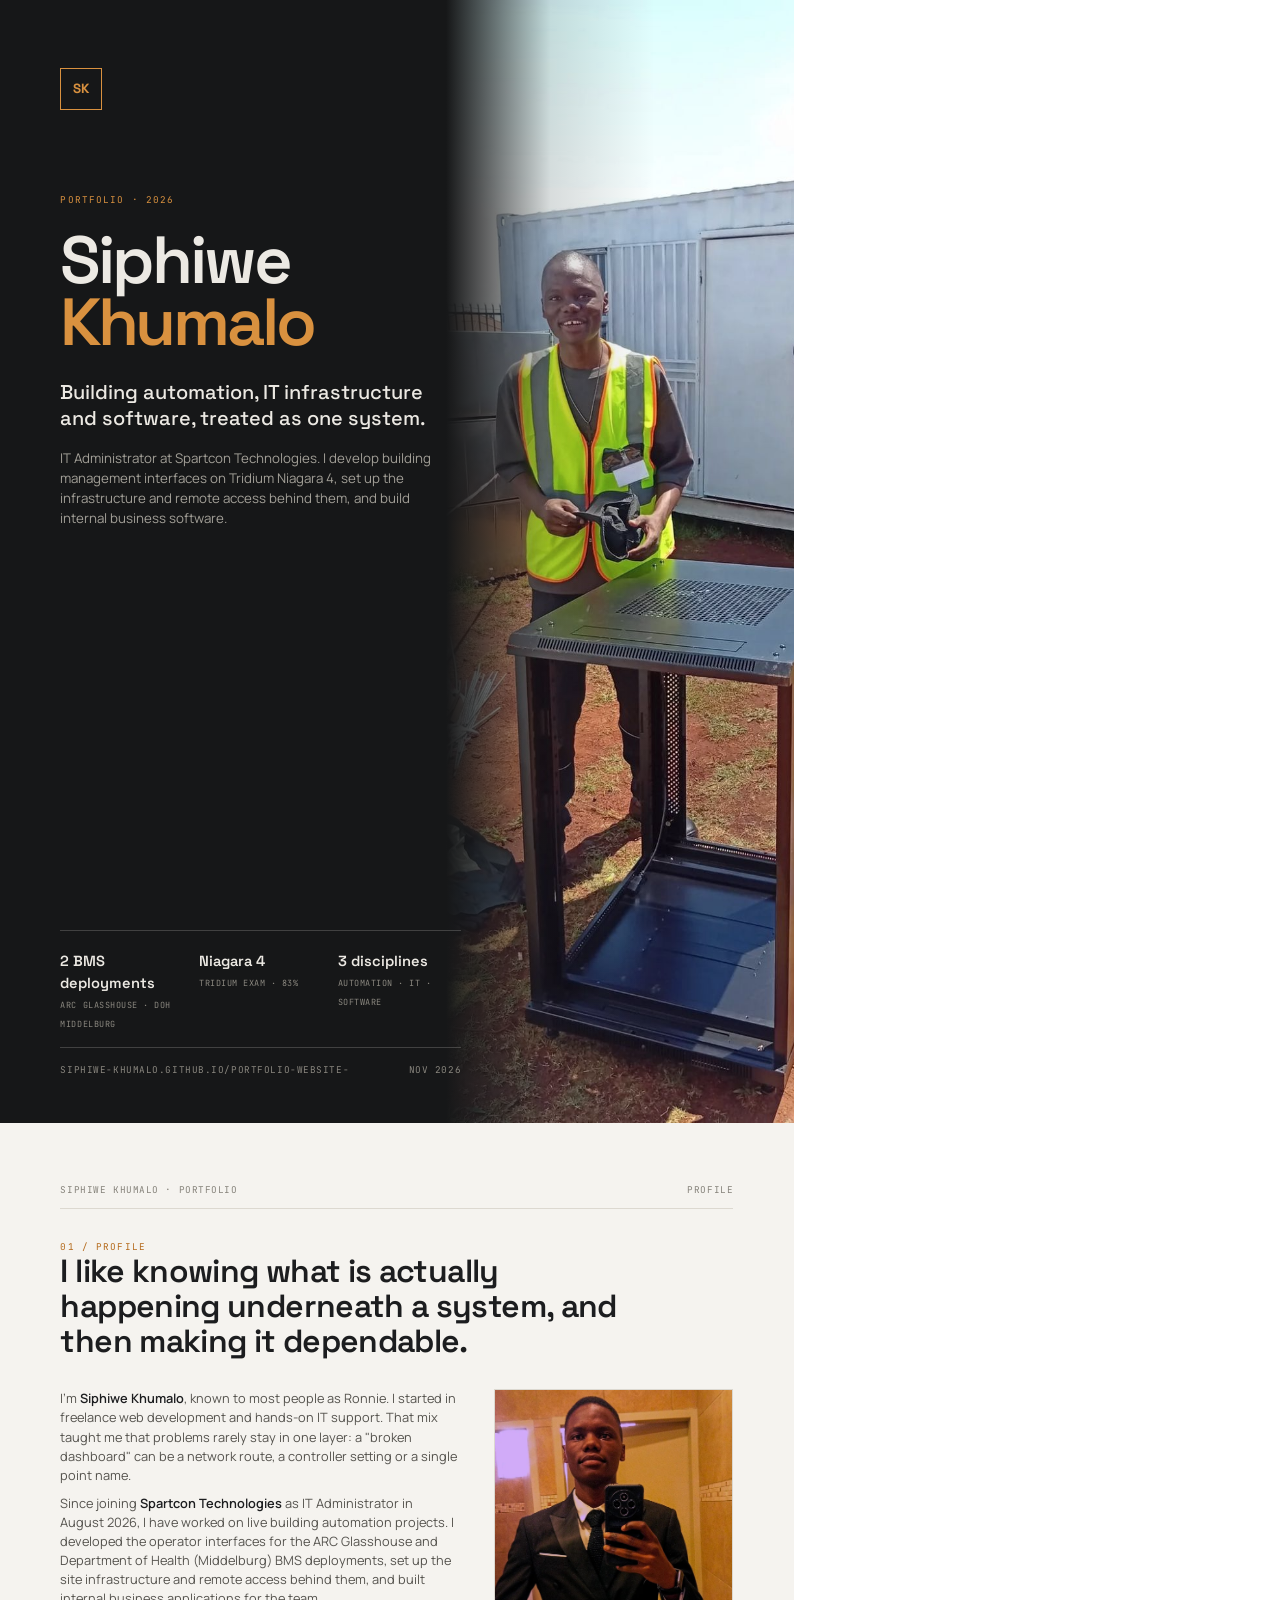
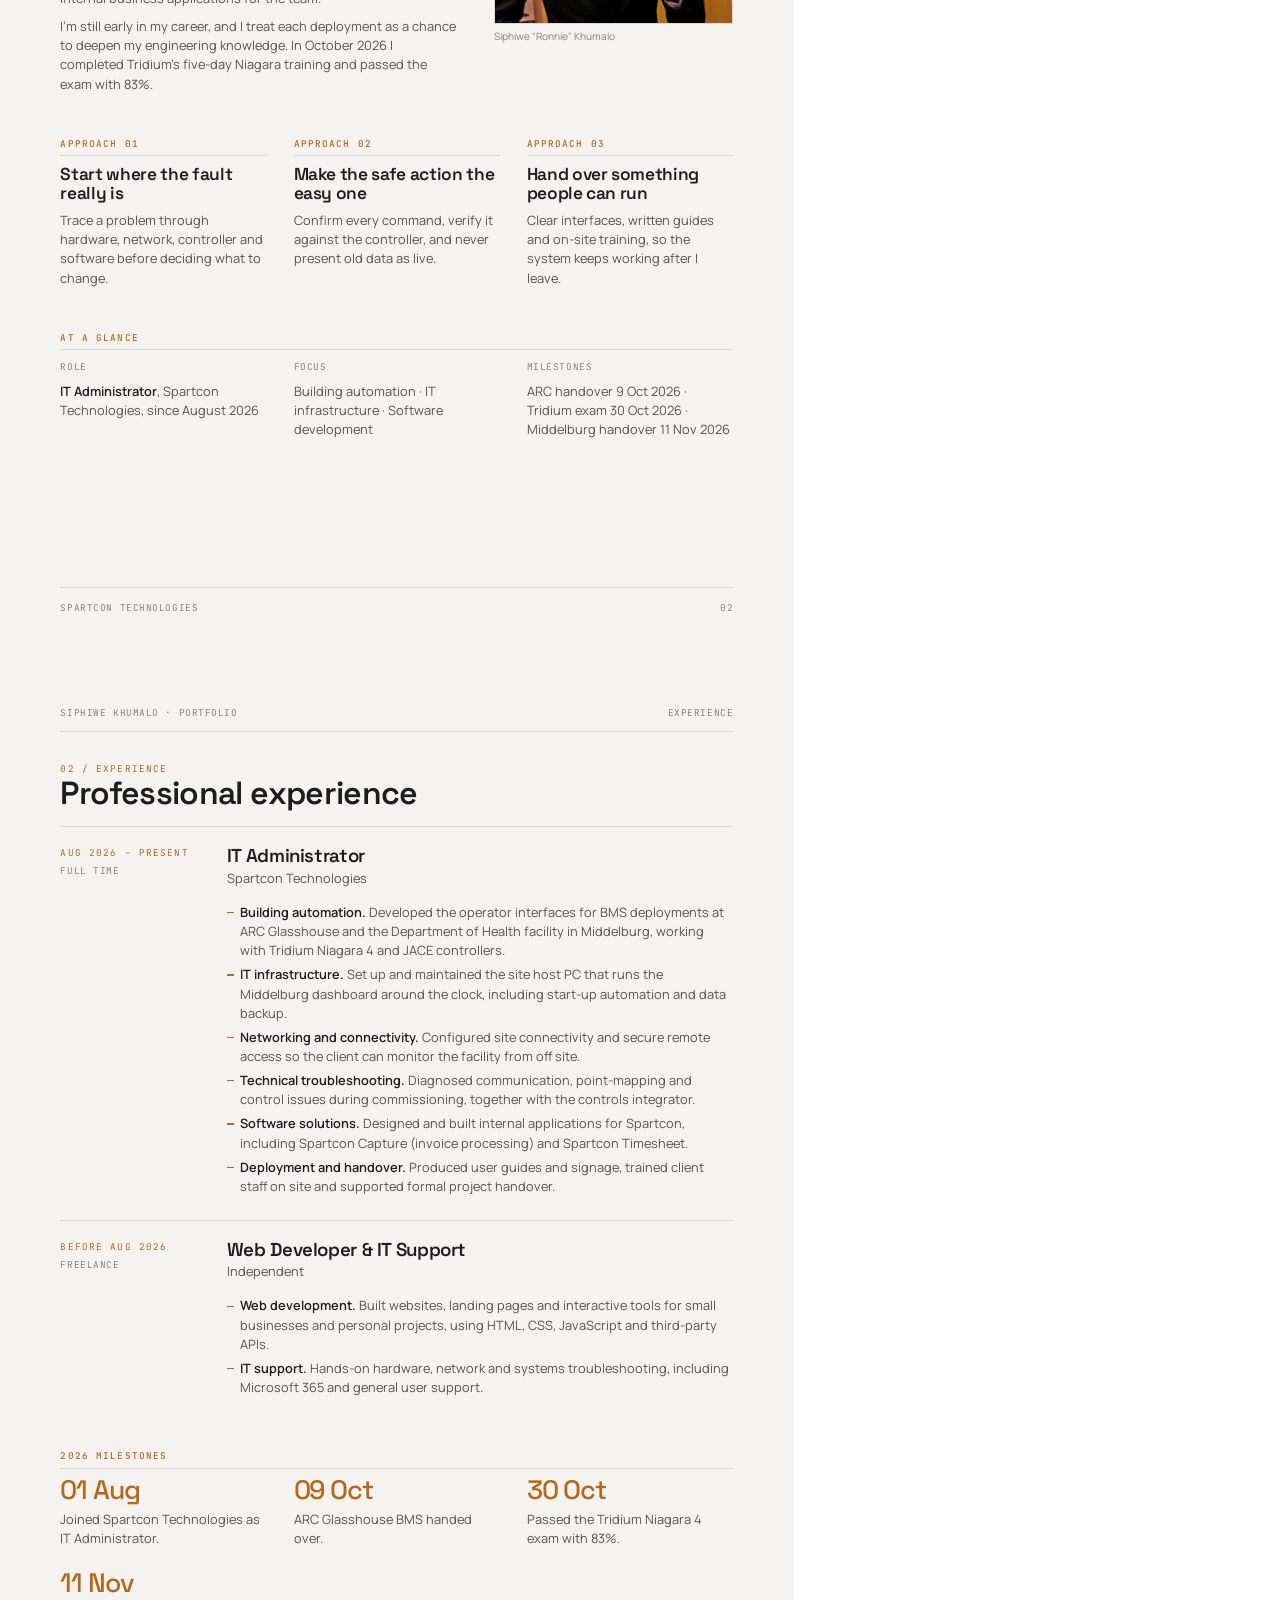
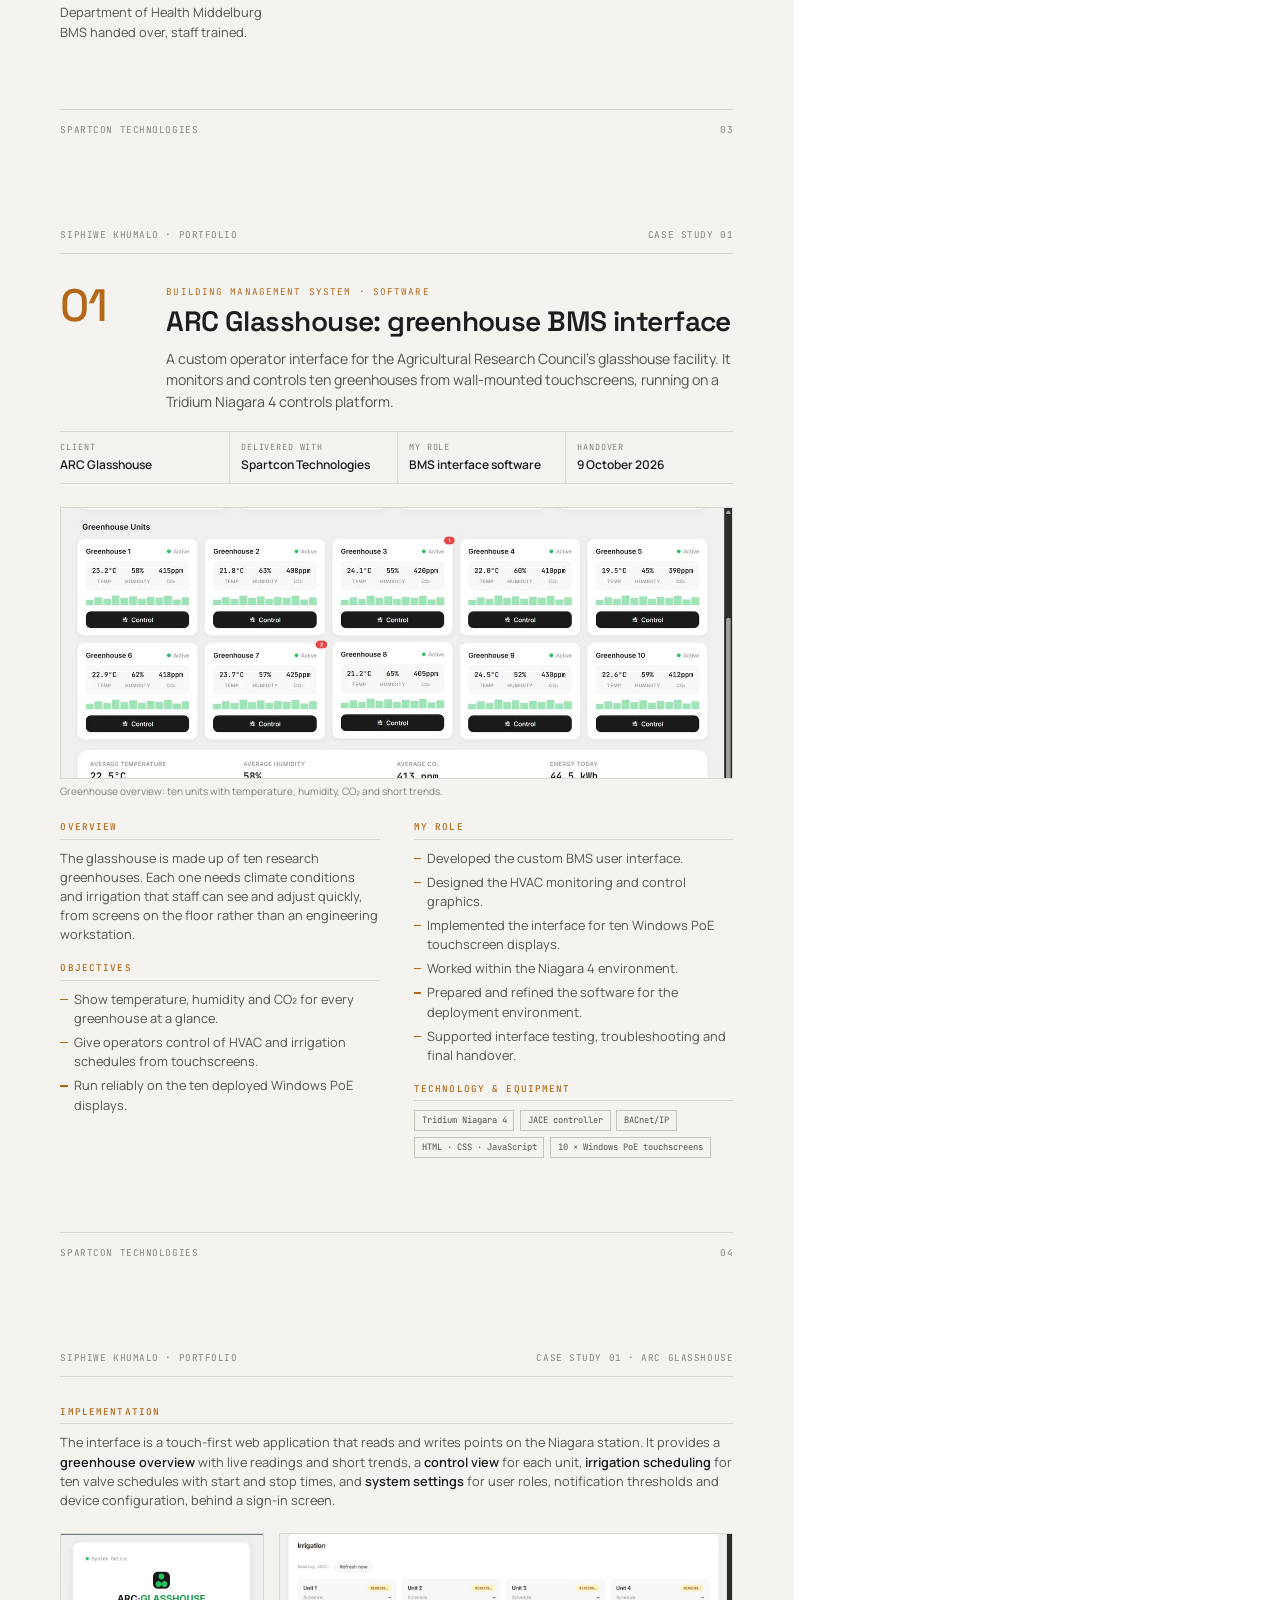
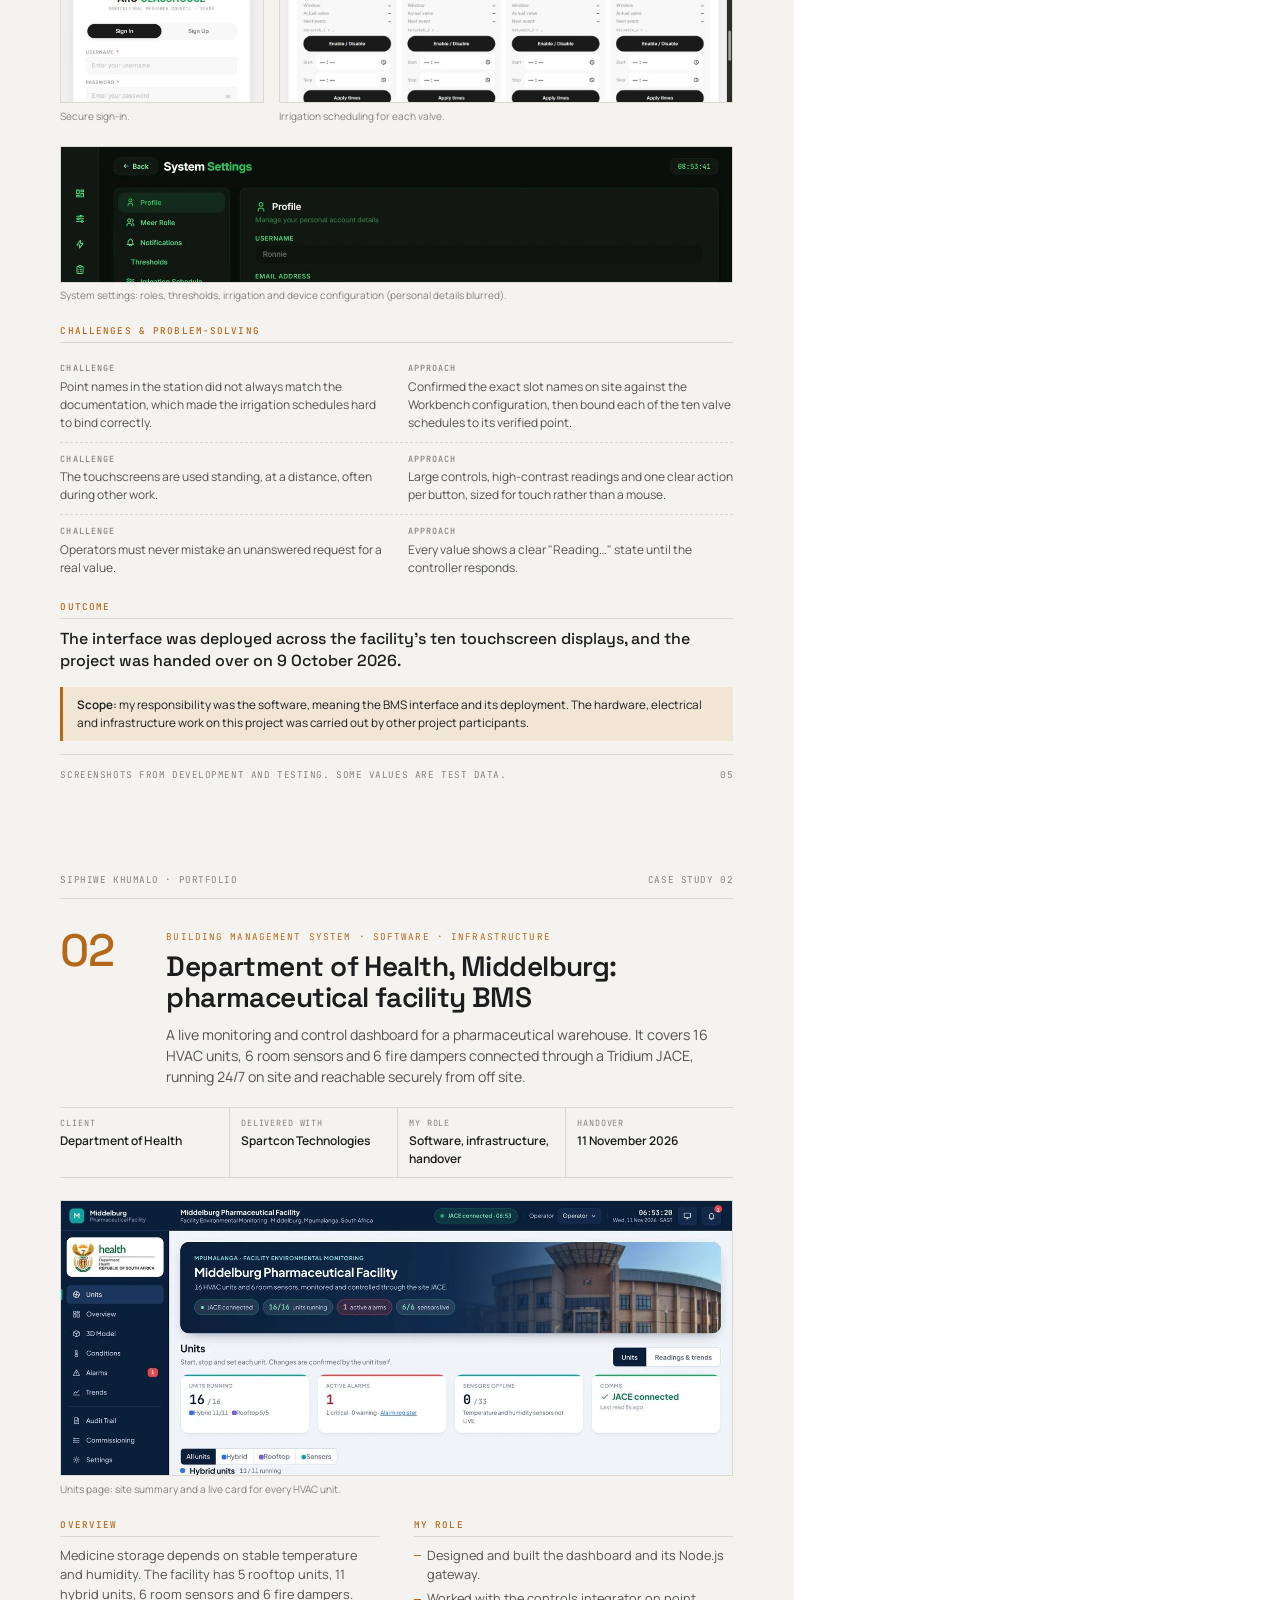
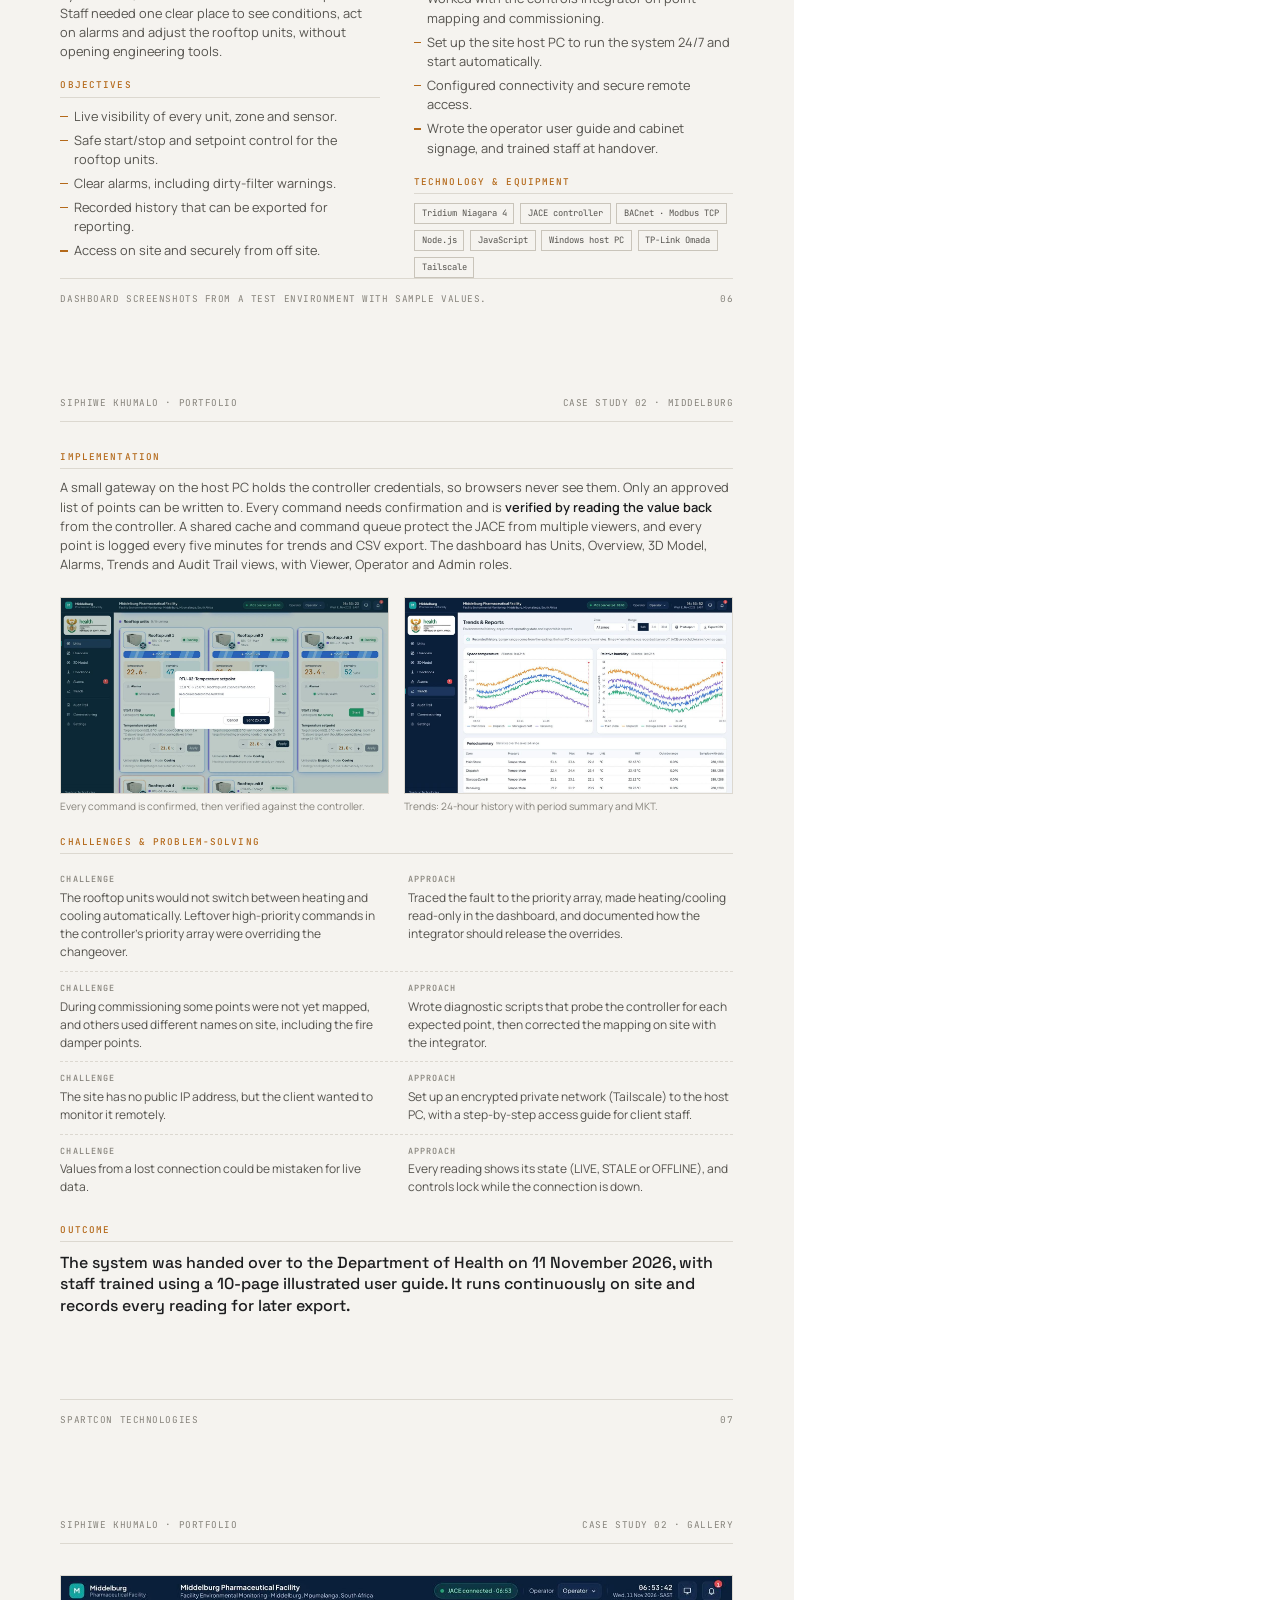
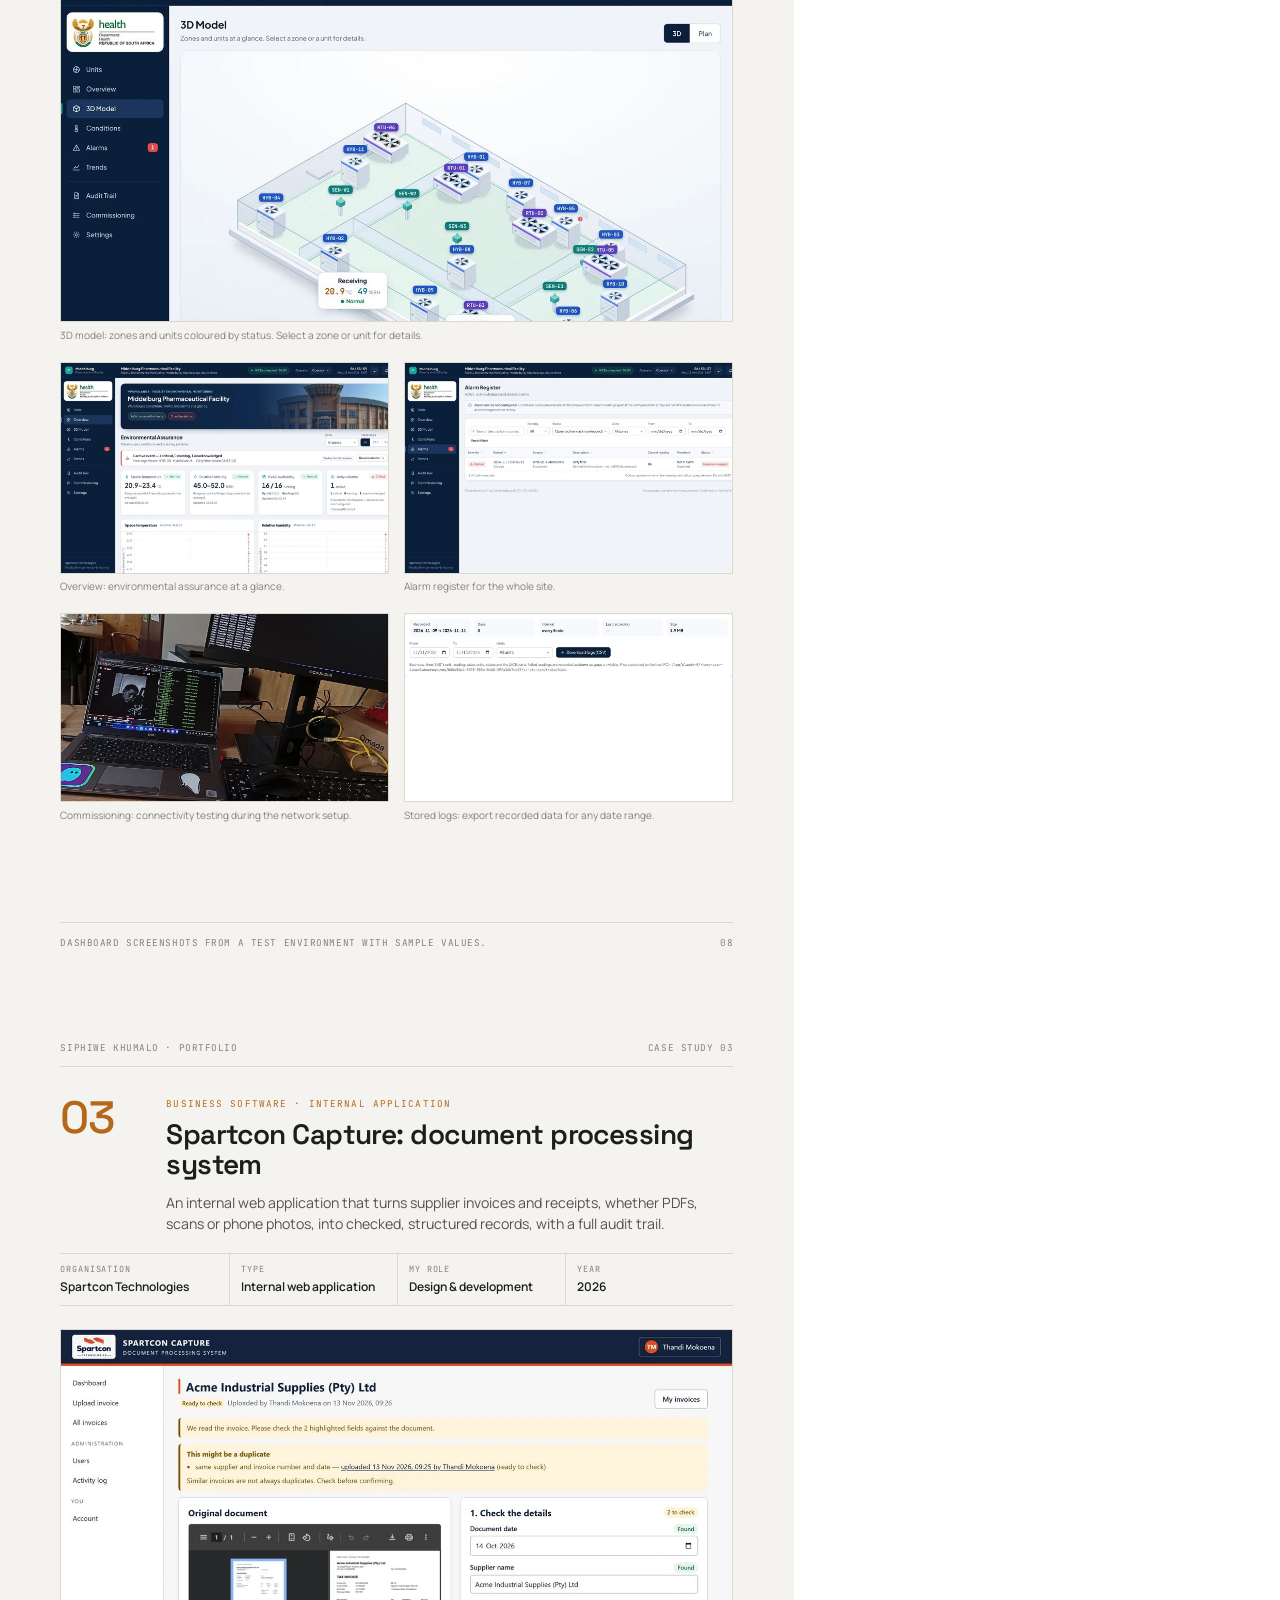
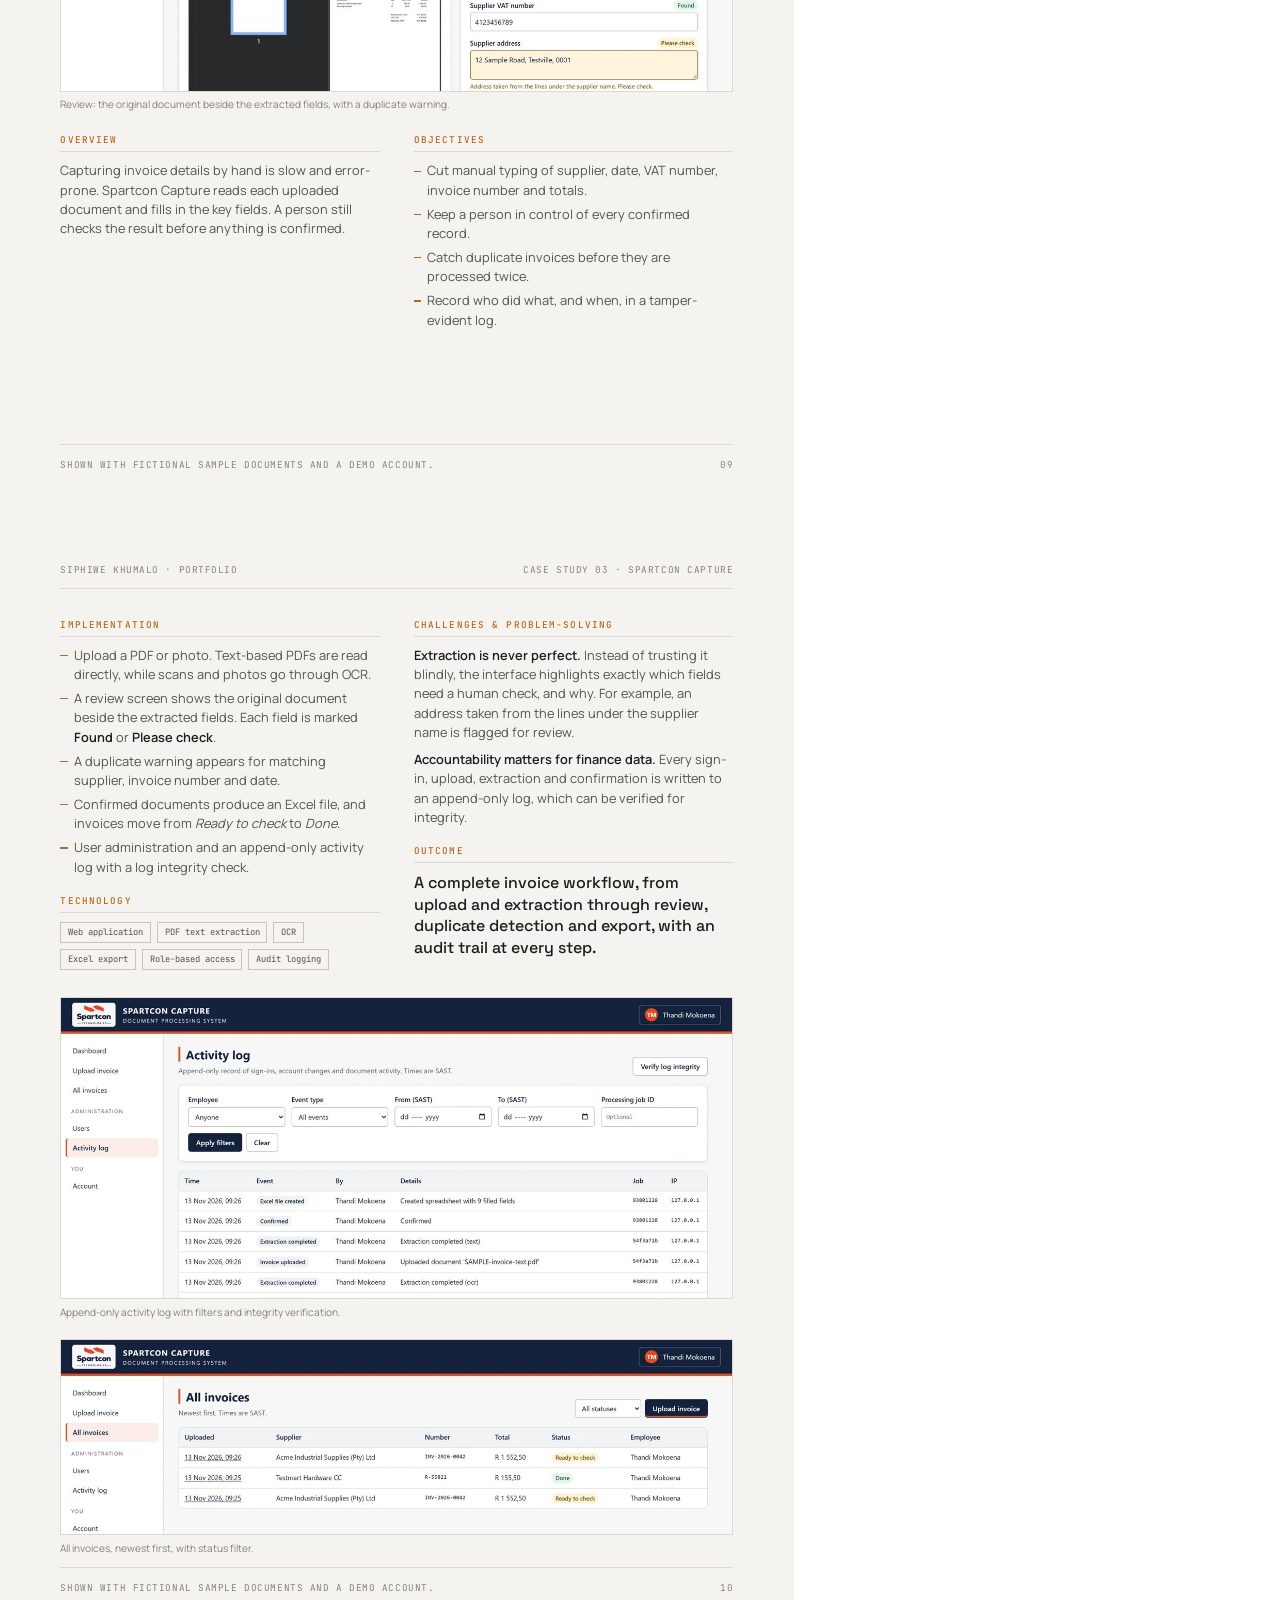
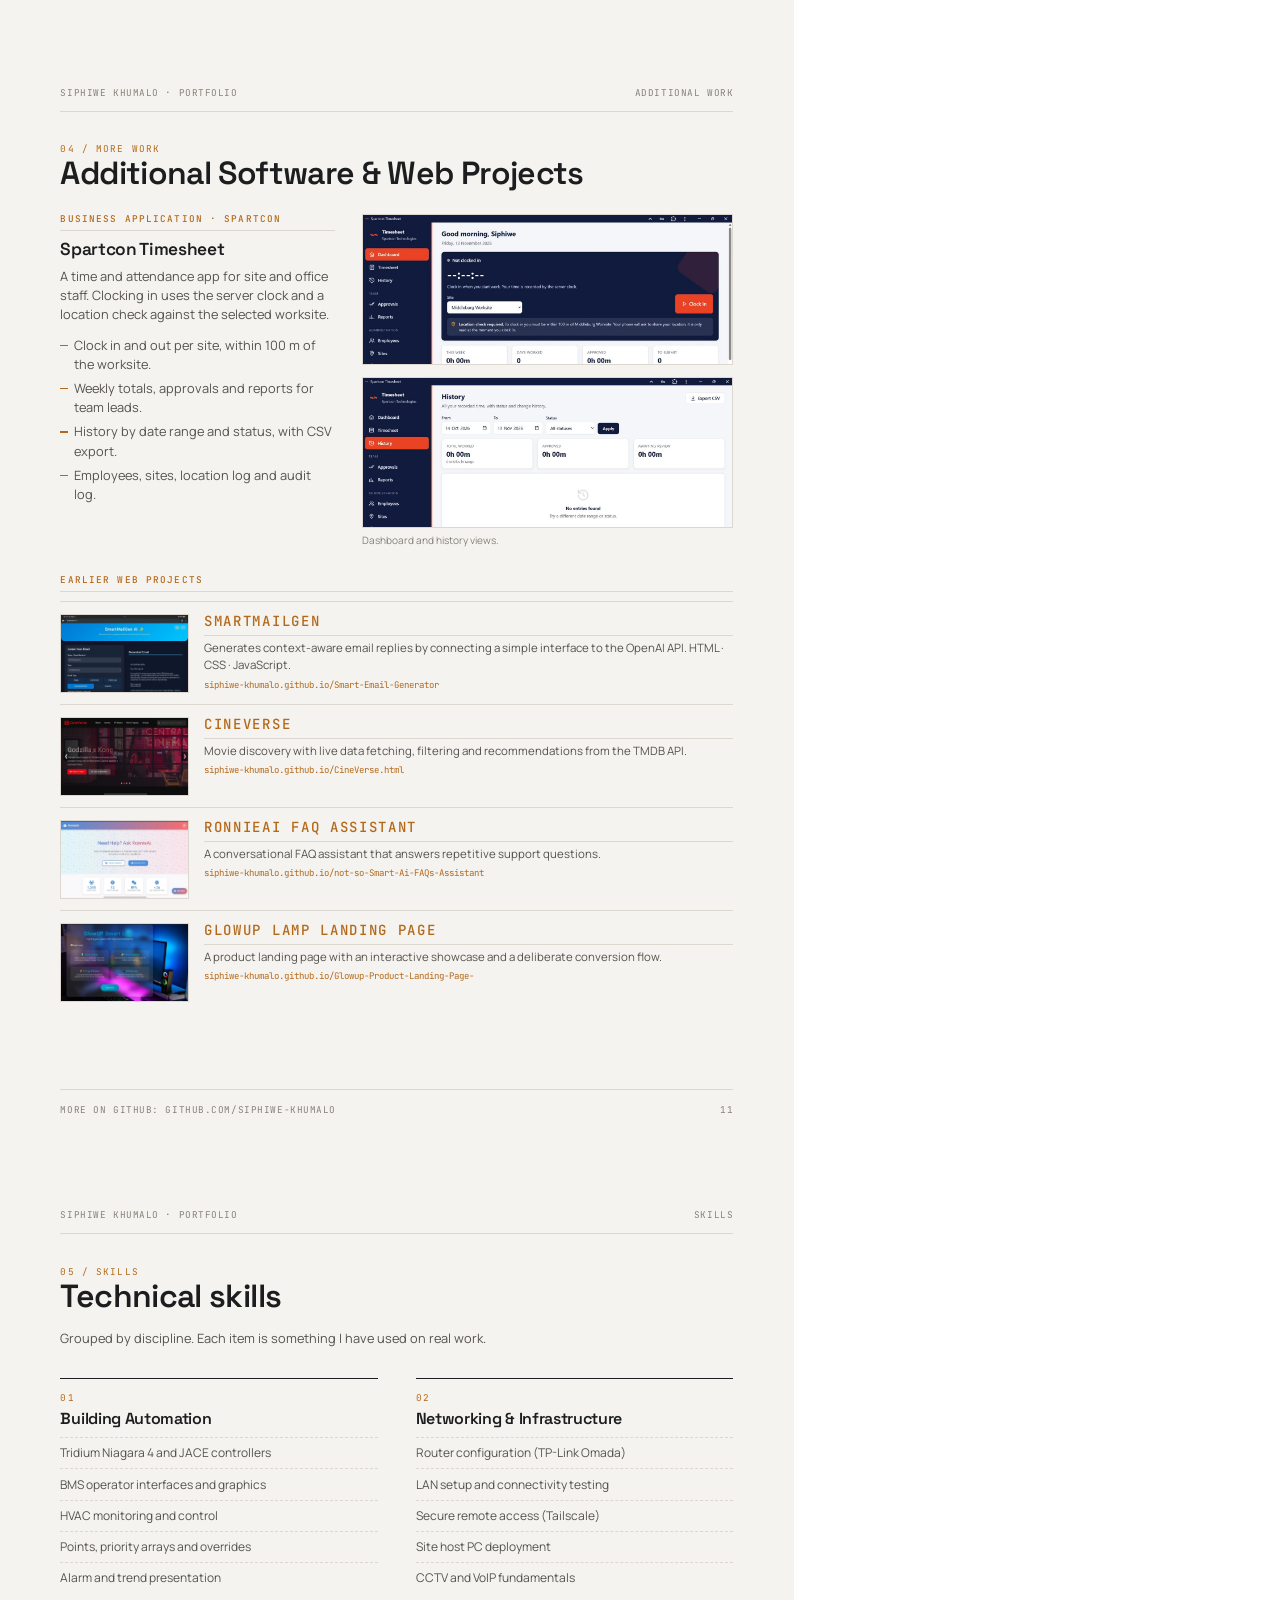
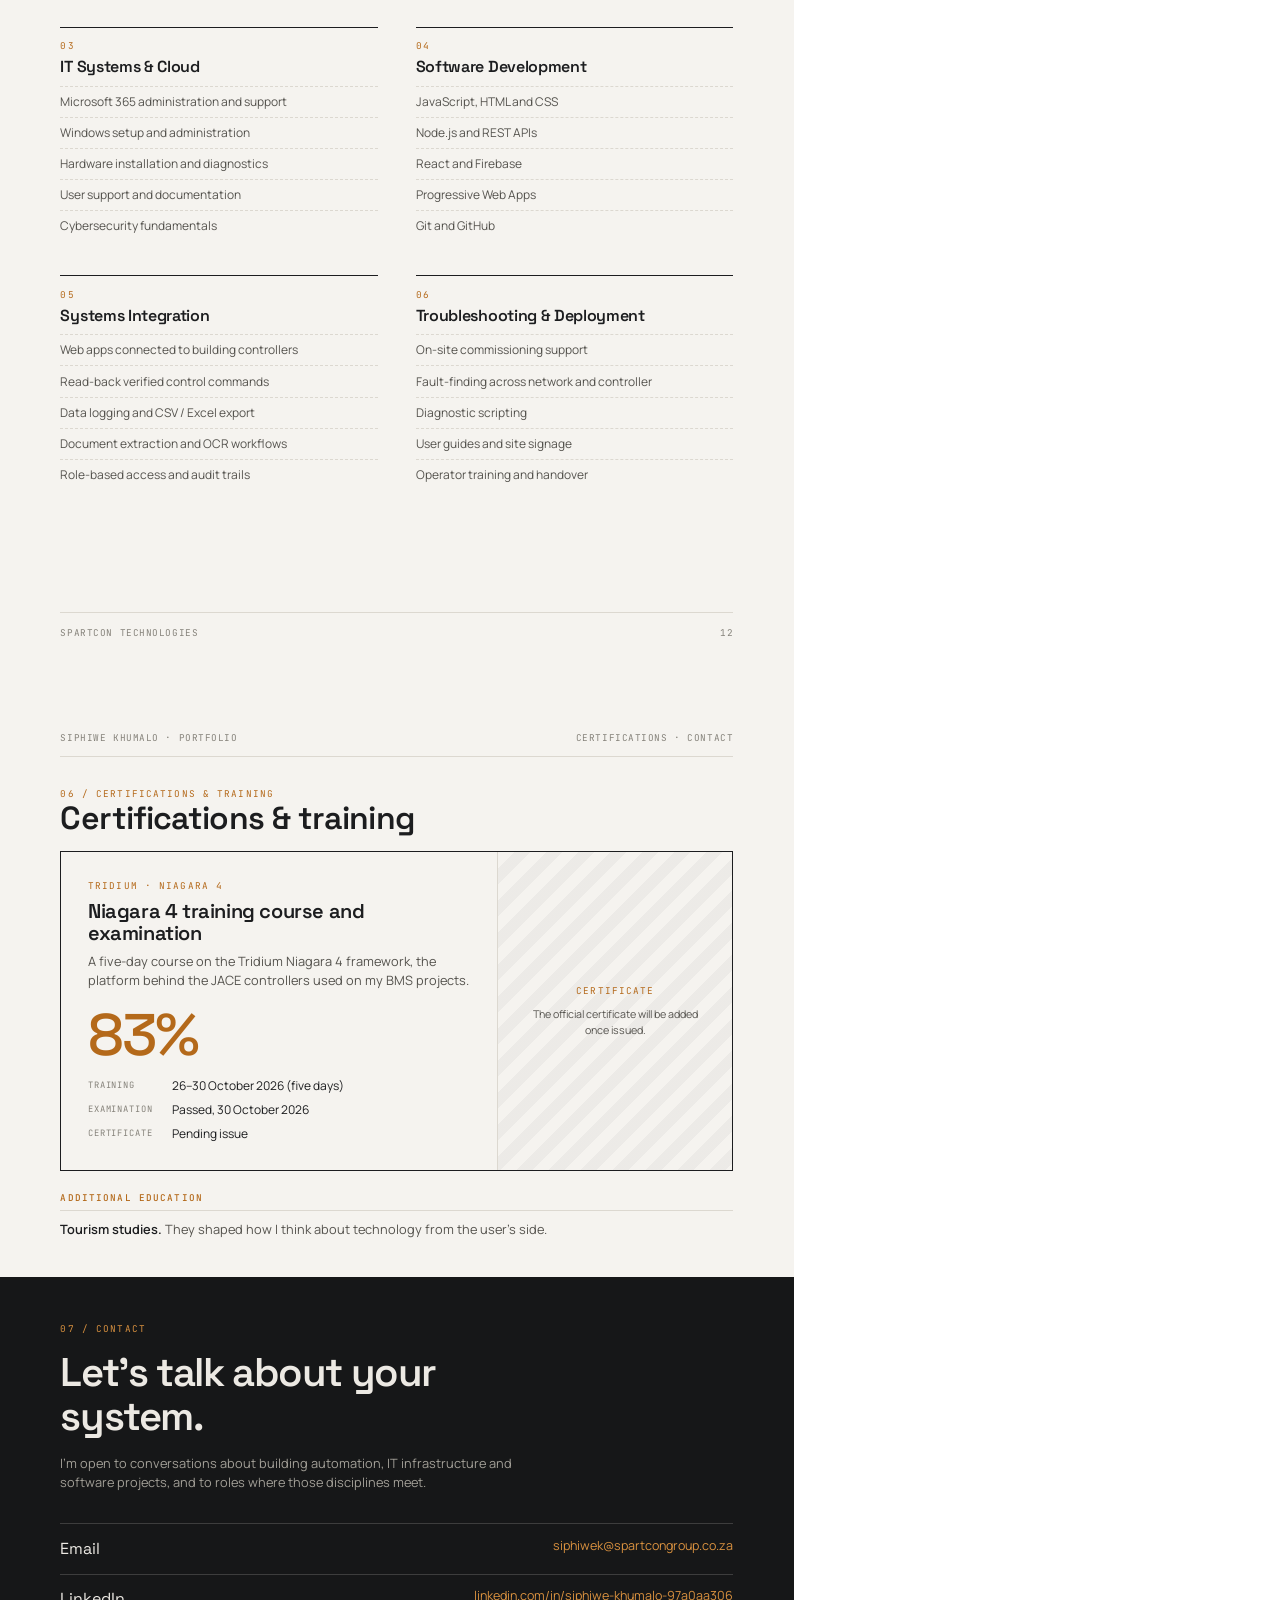
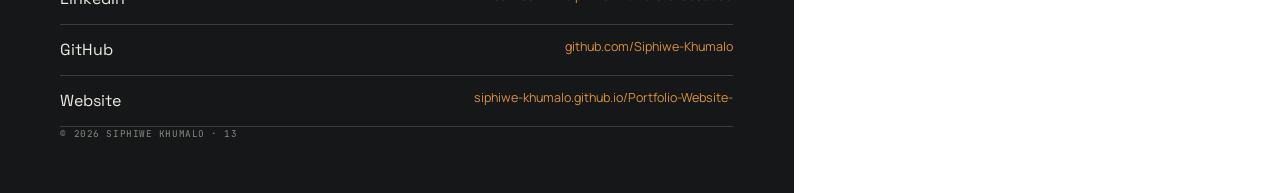
==== commit 27f7d5df: "Add public email address to the contact section and PDF Co-Authored-By: Claude Opus 5.5 <noreply@ant" ====
--- a/pdf/portfolio.html
+++ b/pdf/portfolio.html
@@ -353,7 +353,7 @@
     <h2>Let's talk about your system.</h2>
     <p>I'm open to conversations about building automation, IT infrastructure and software projects, and to roles where those disciplines meet.</p>
     <ul>
-      <li><span>Email</span><span class="ph">Email address to be added</span></li>
+      <li><span>Email</span><span><a href="mailto:siphiwek@spartcongroup.co.za">siphiwek@spartcongroup.co.za</a></span></li>
       <li><span>LinkedIn</span><span><a href="https://www.linkedin.com/in/siphiwe-khumalo-97a0aa306/">linkedin.com/in/siphiwe-khumalo-97a0aa306</a></span></li>
       <li><span>GitHub</span><span><a href="https://github.com/Siphiwe-Khumalo">github.com/Siphiwe-Khumalo</a></span></li>
       <li><span>Website</span><span><a href="https://siphiwe-khumalo.github.io/Portfolio-Website-/">siphiwe-khumalo.github.io/Portfolio-Website-</a></span></li>
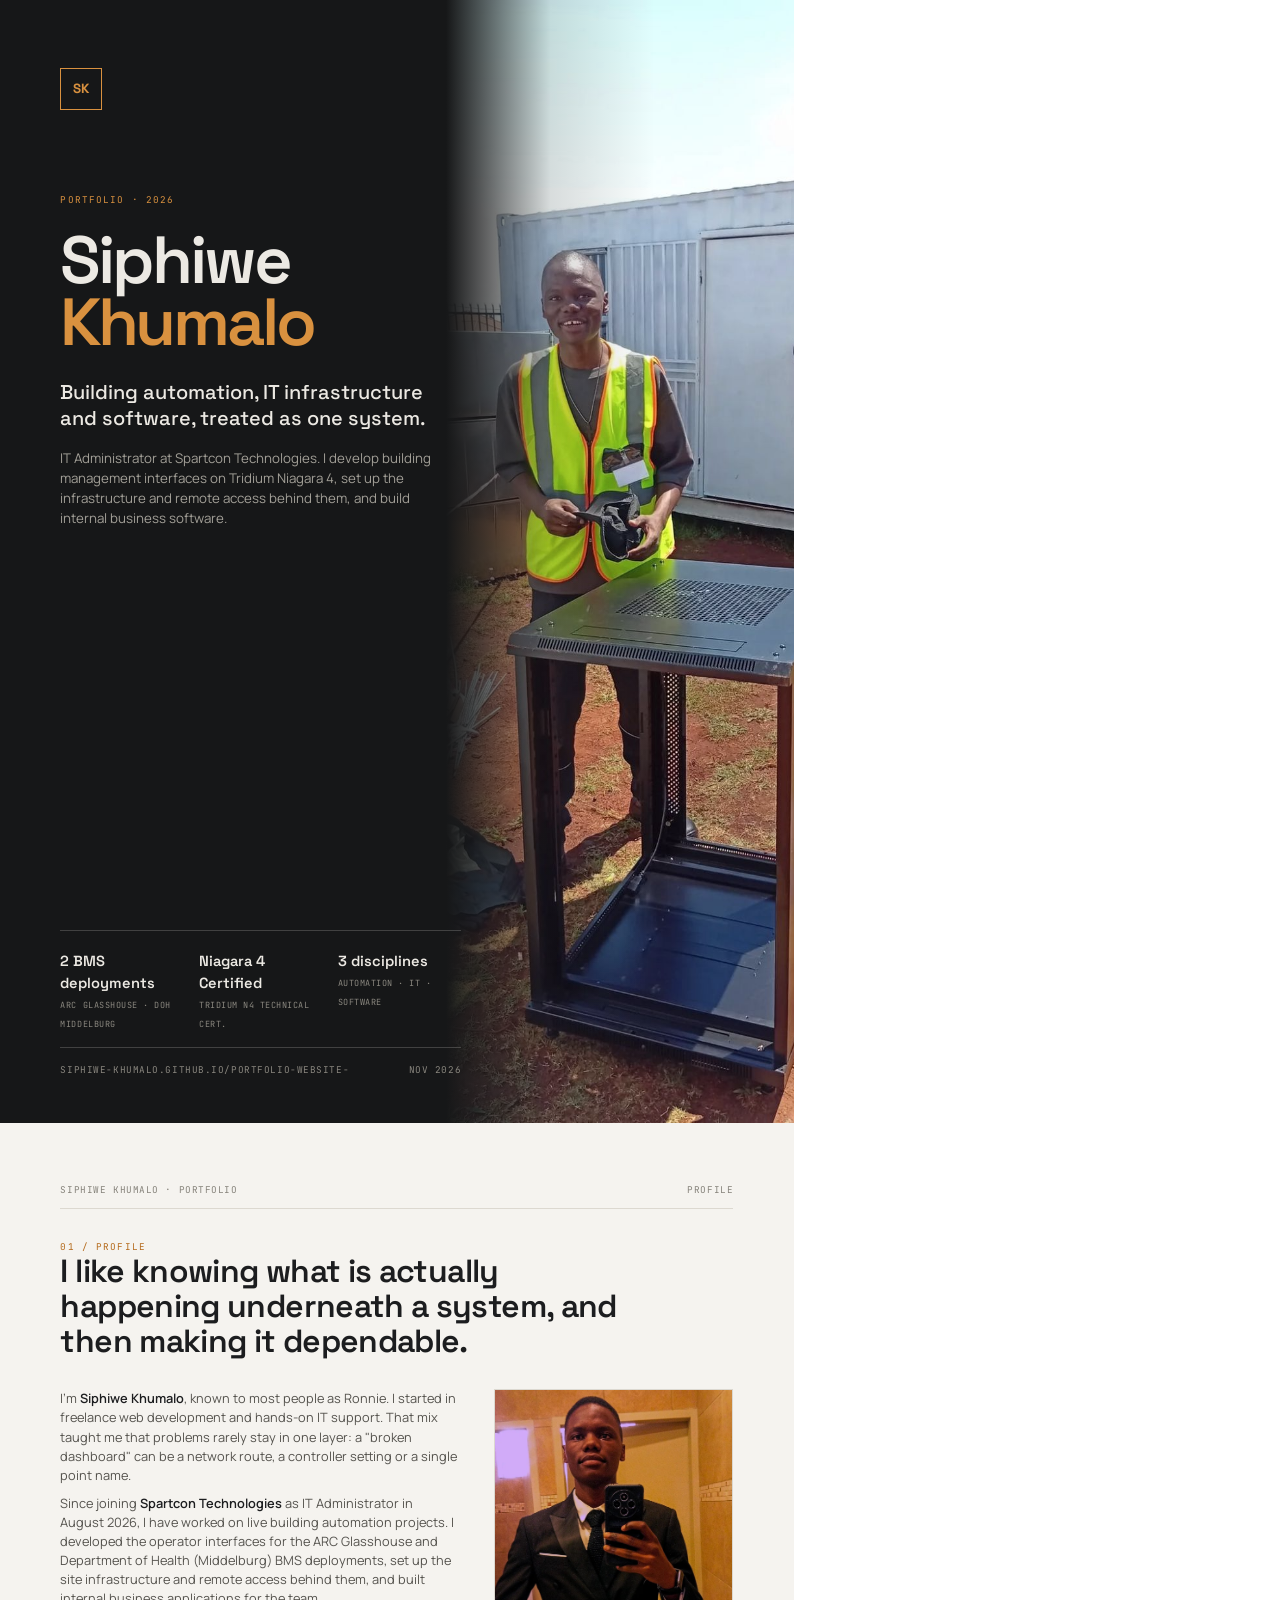
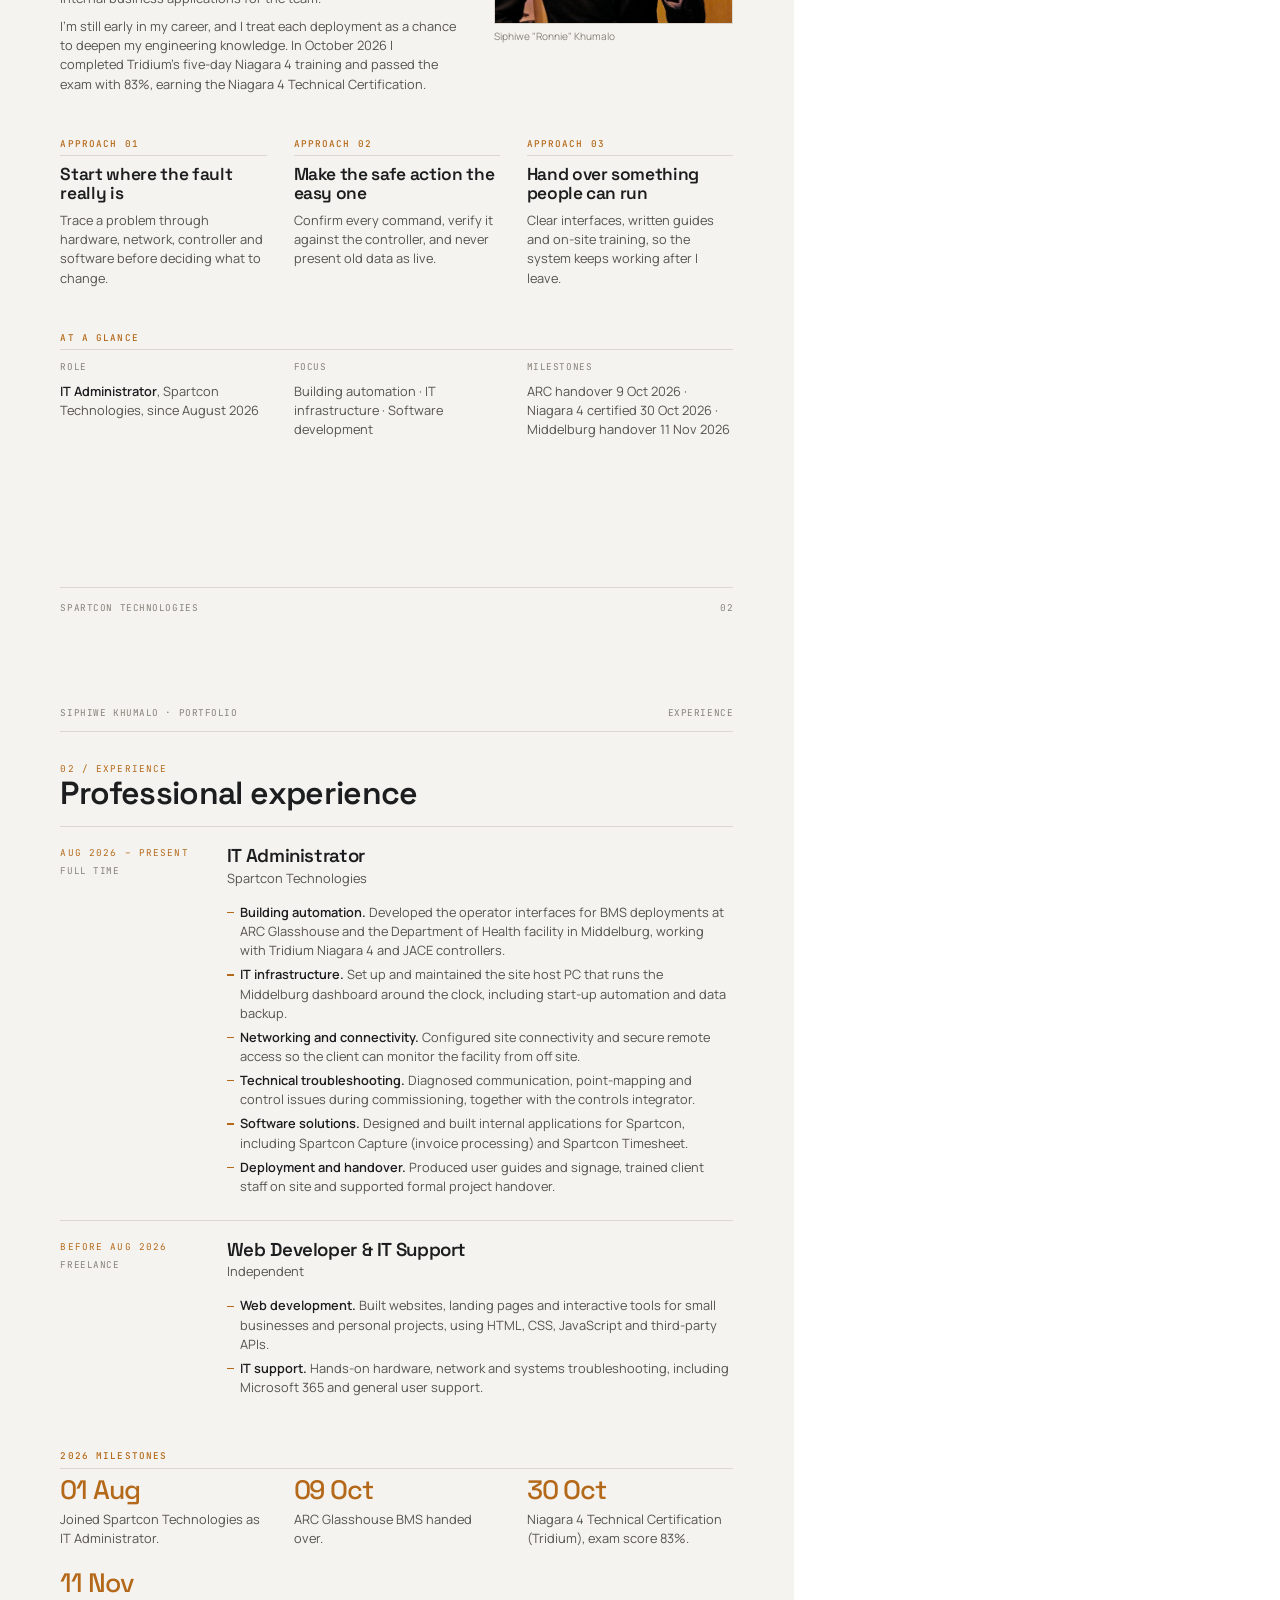
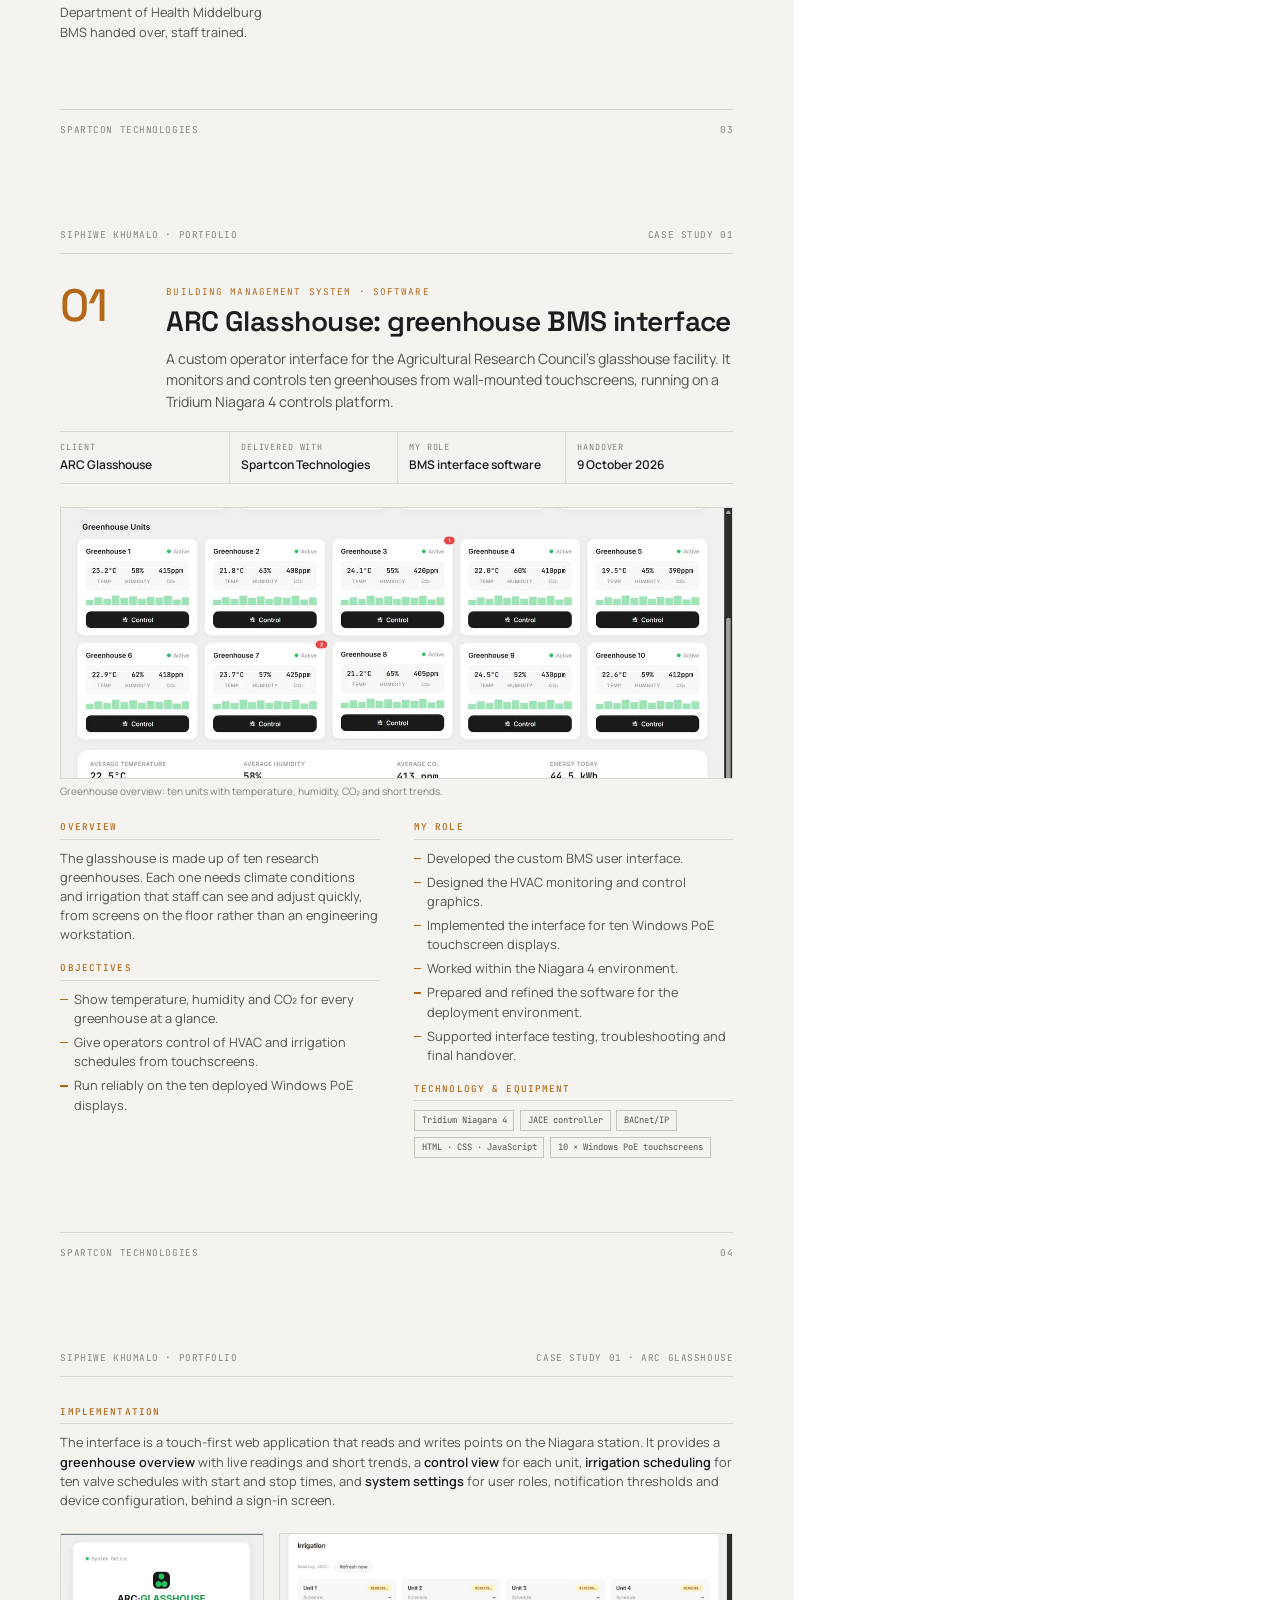
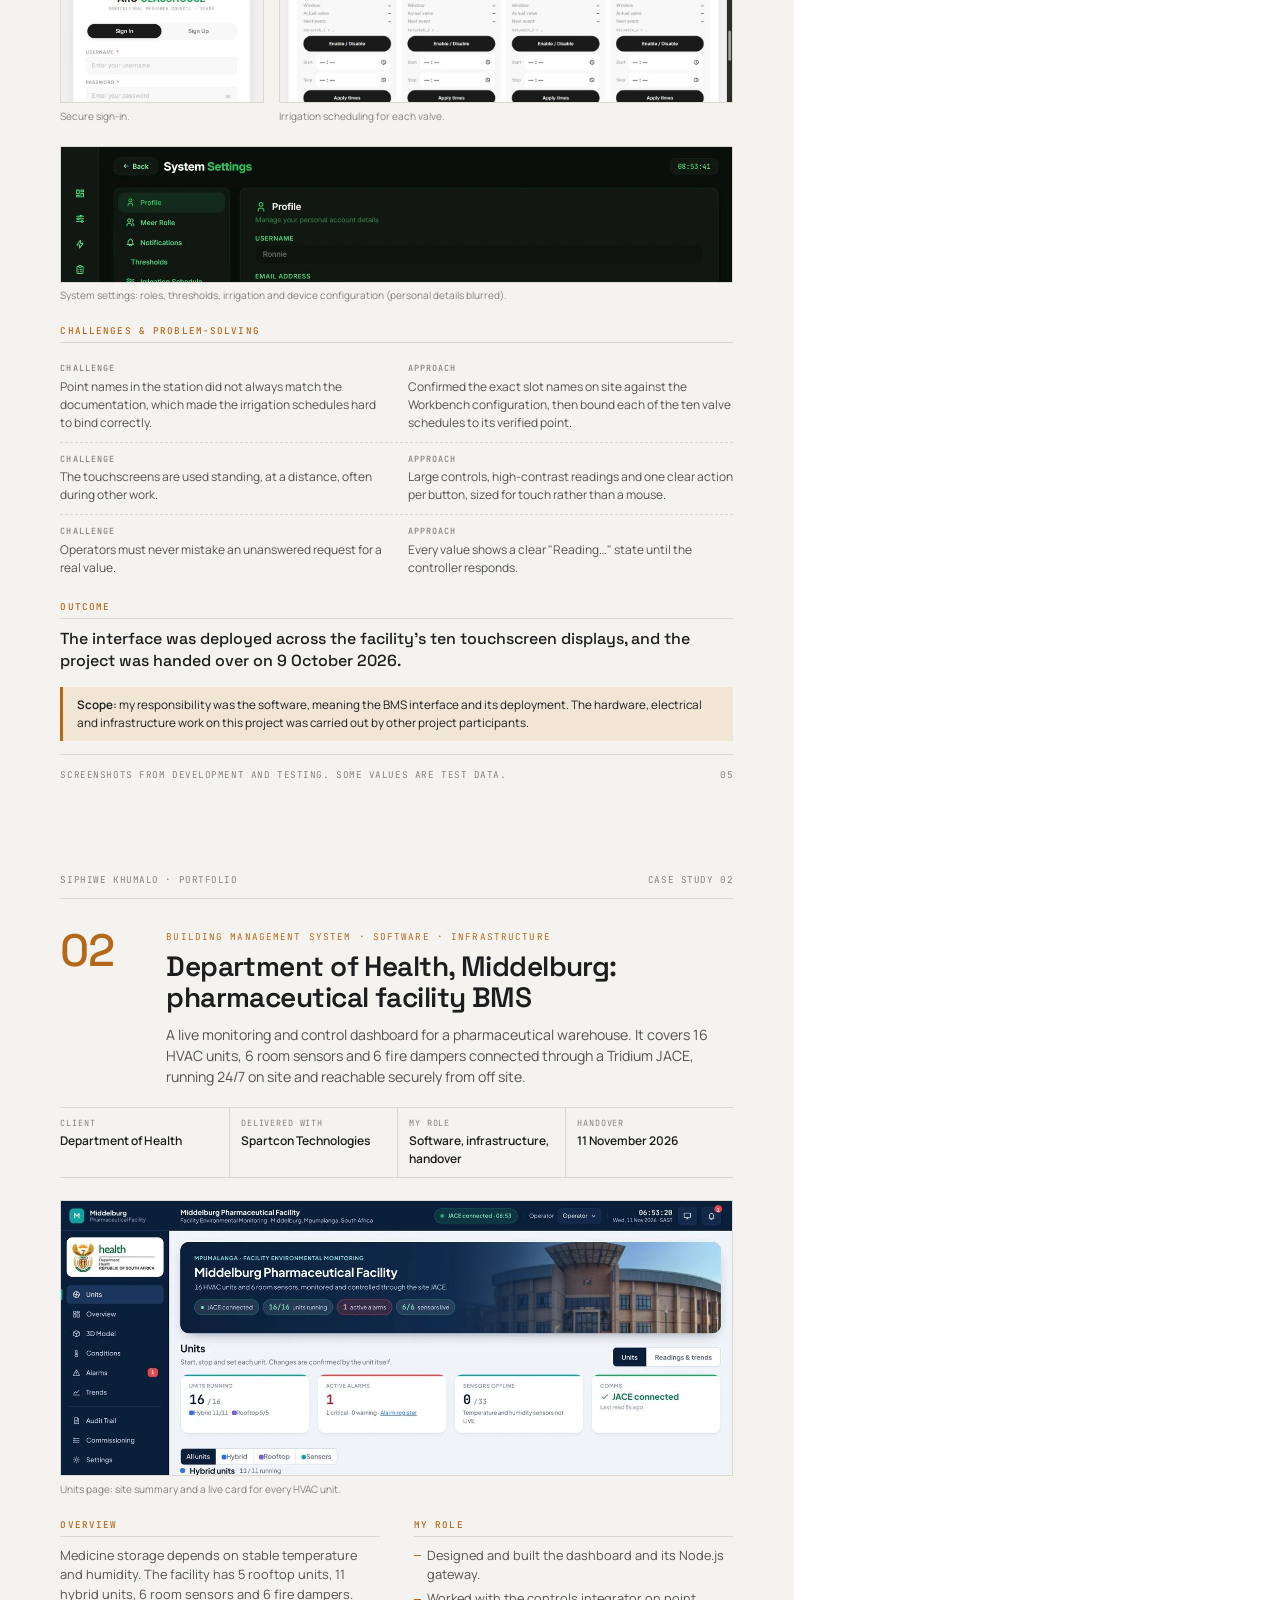
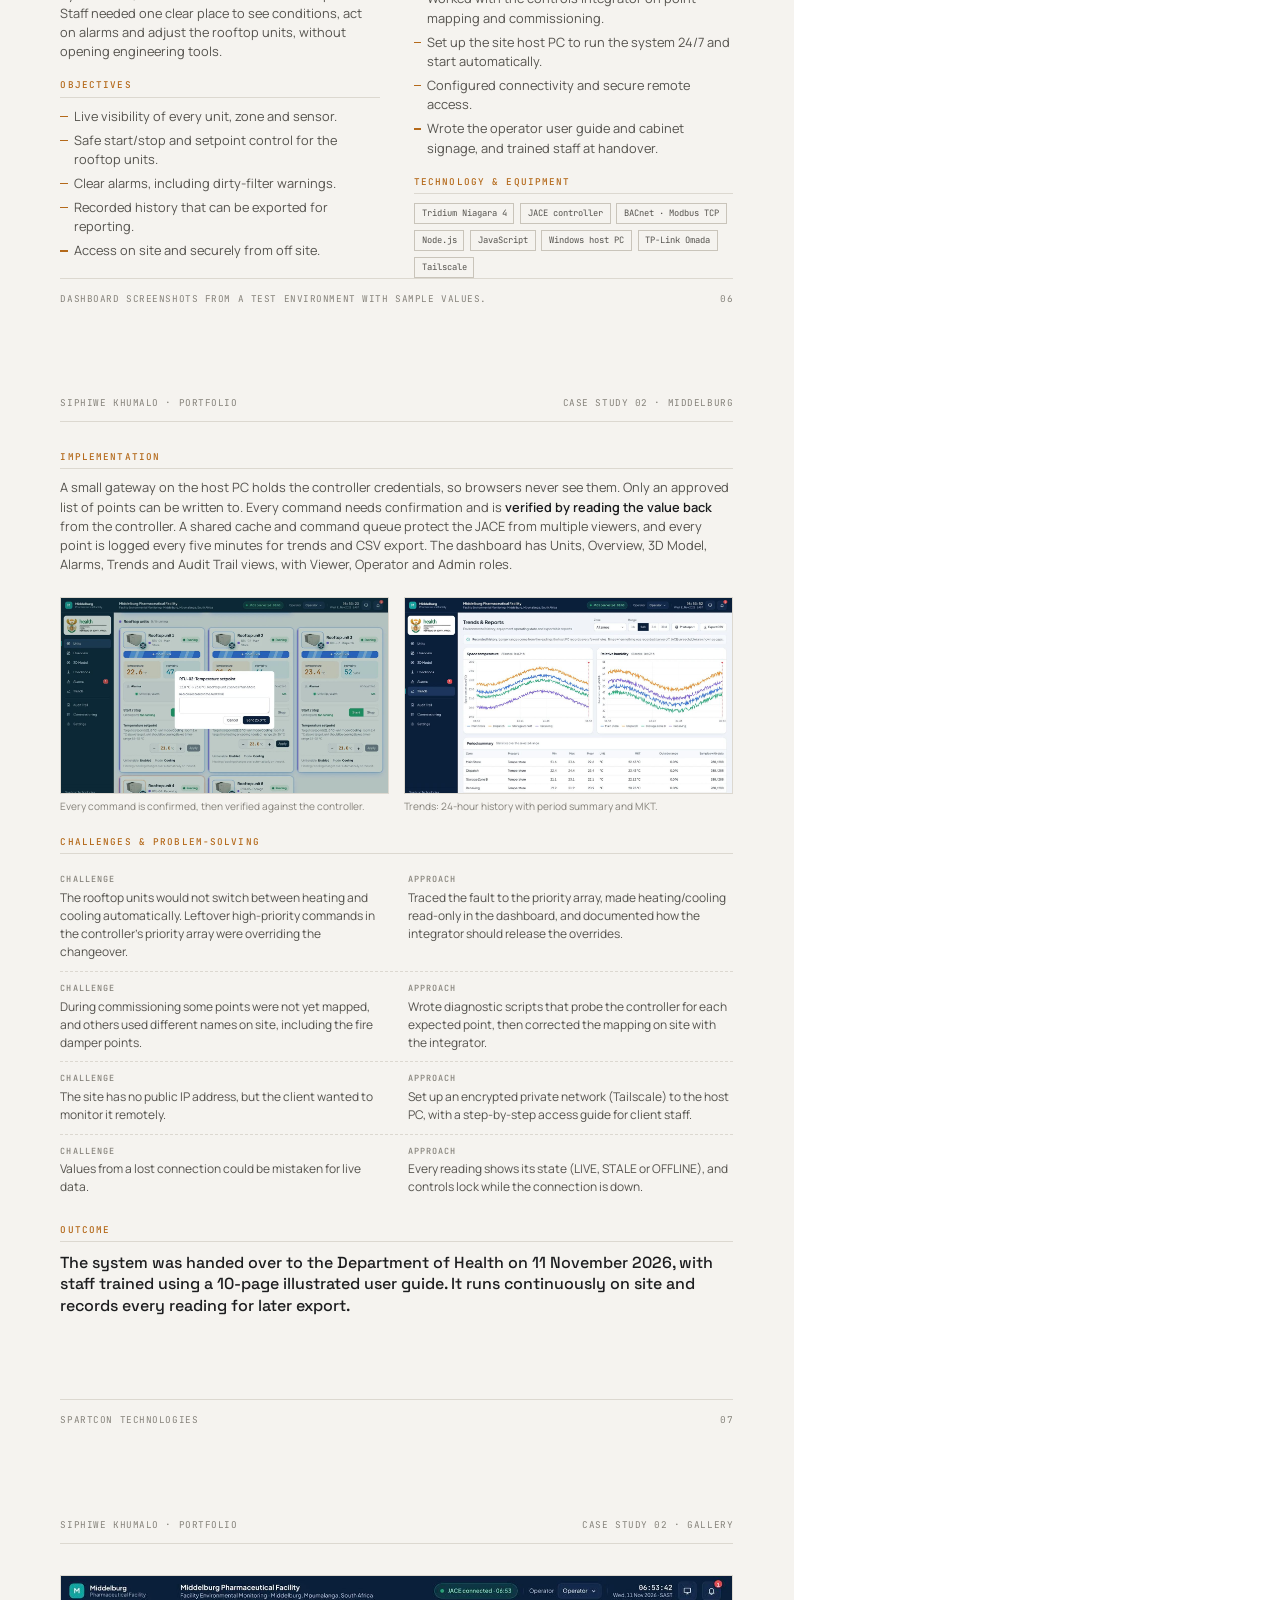
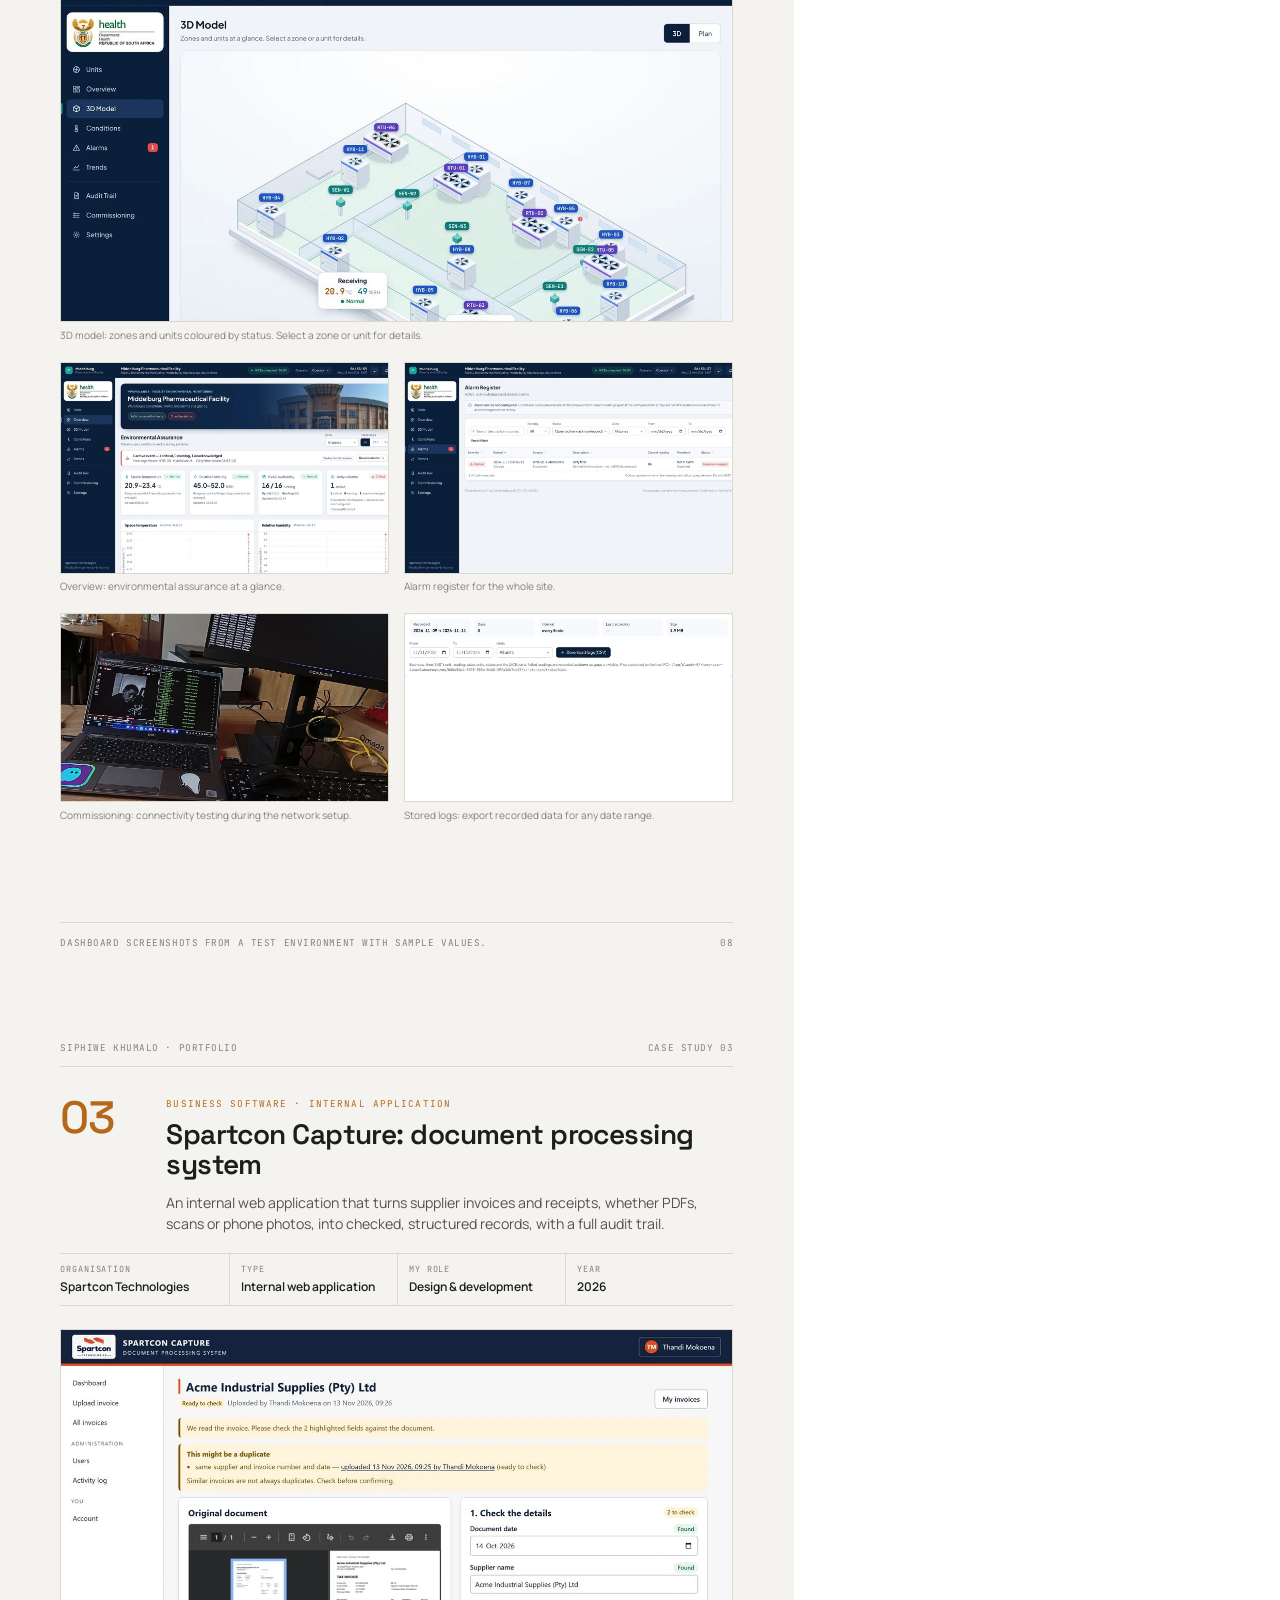
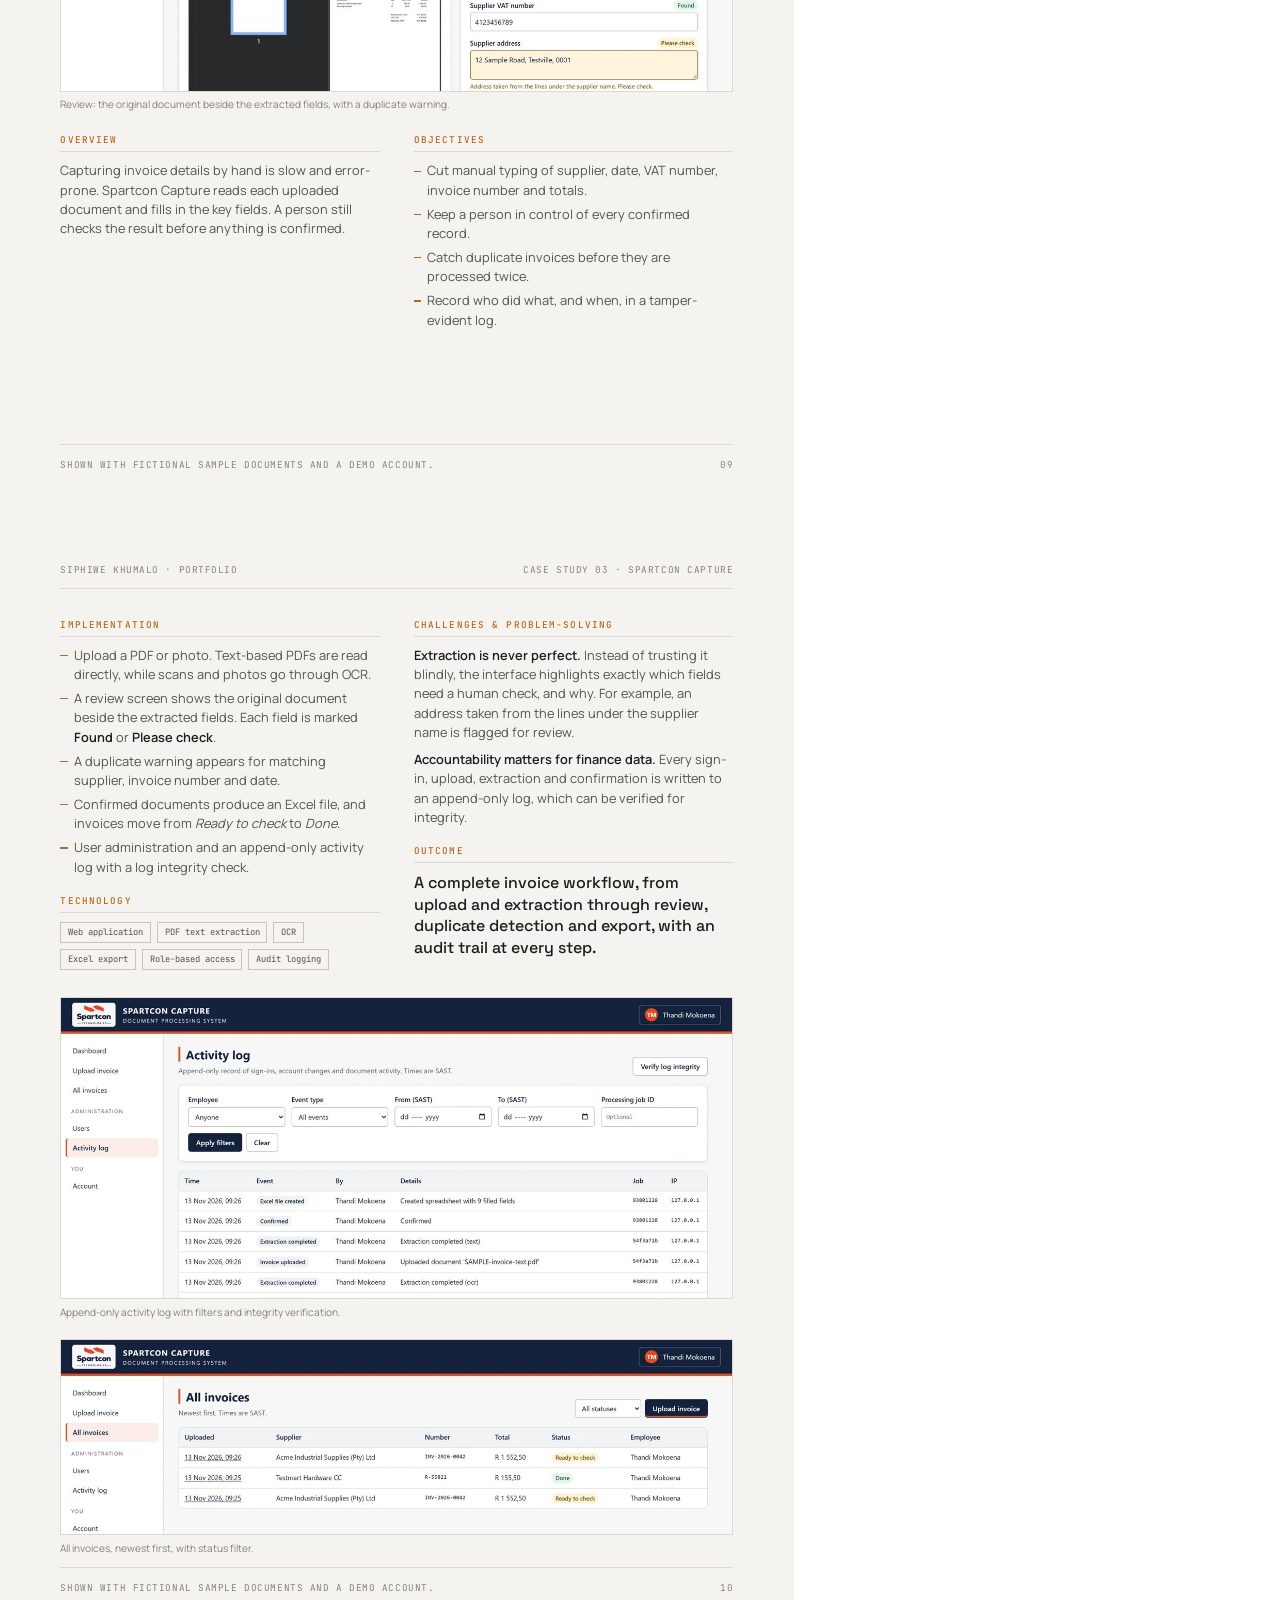
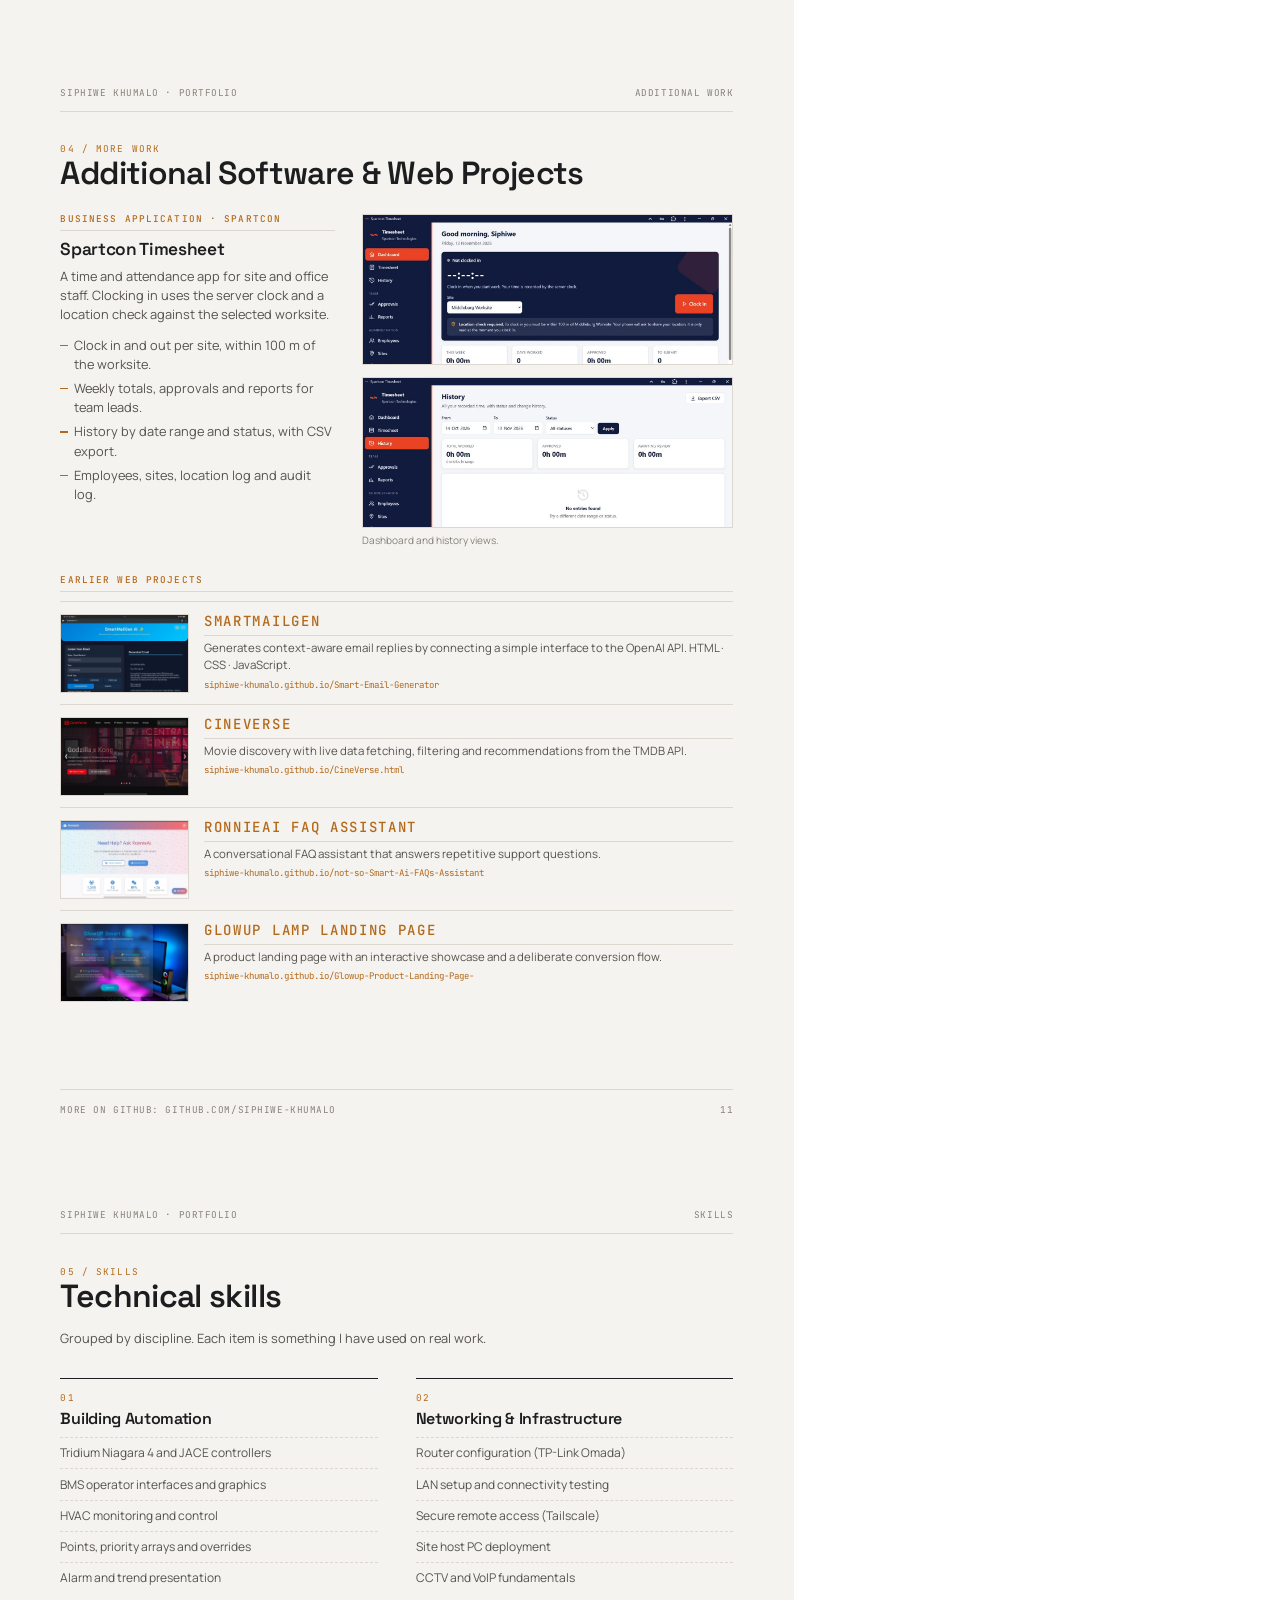
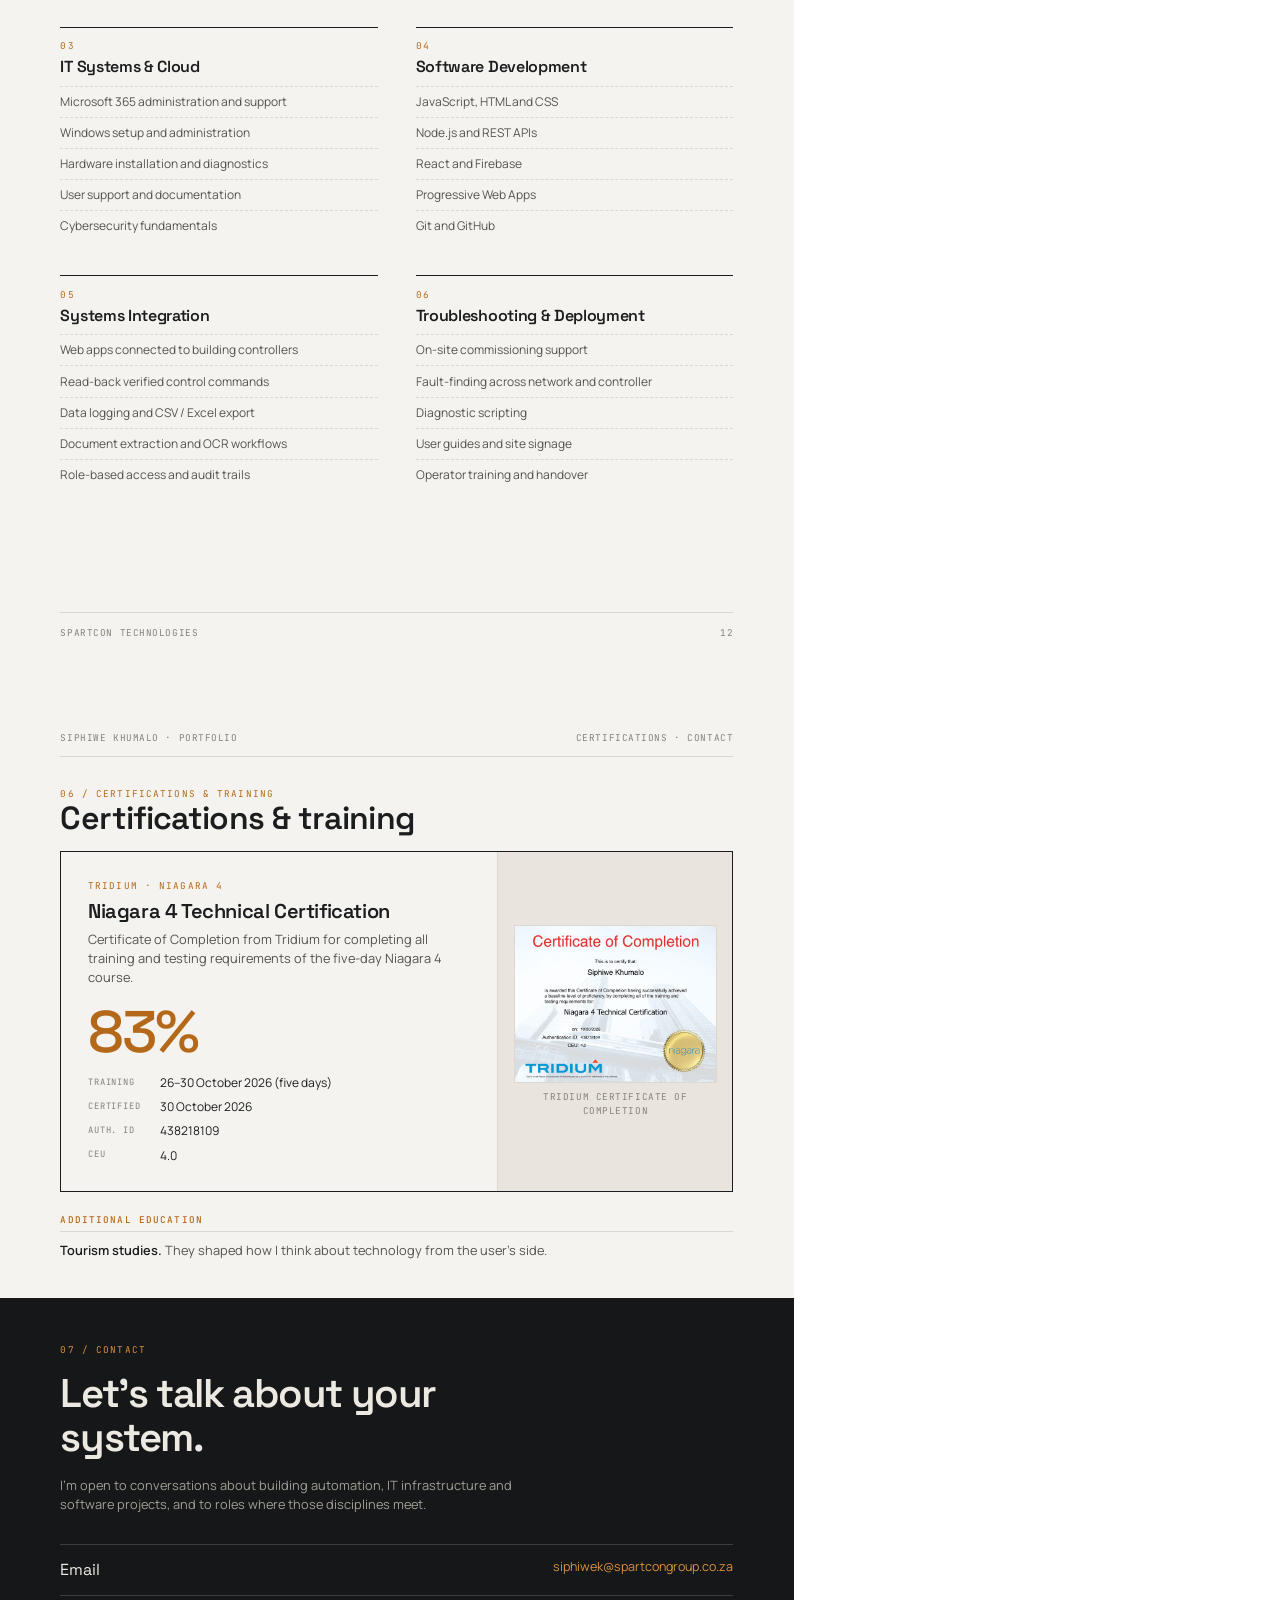
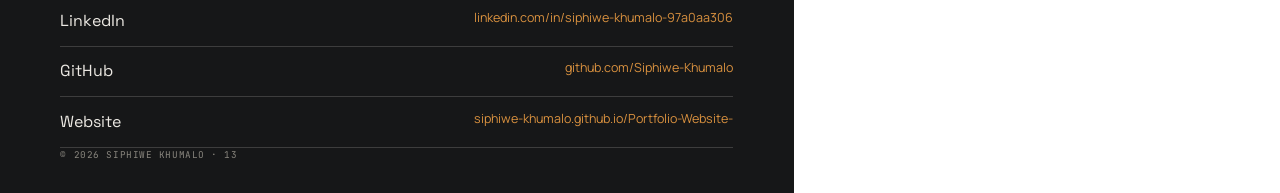
==== commit 8d608b10: "Add Tridium Niagara 4 Technical Certification certificate - Certificate image in the Certifications " ====
--- a/pdf/portfolio.html
+++ b/pdf/portfolio.html
@@ -104,7 +104,7 @@
     <p class="intro">IT Administrator at Spartcon Technologies. I develop building management interfaces on Tridium Niagara 4, set up the infrastructure and remote access behind them, and build internal business software.</p>
     <div class="facts">
       <div><strong>2 BMS deployments</strong><span>ARC Glasshouse · DoH Middelburg</span></div>
-      <div><strong>Niagara 4</strong><span>Tridium exam · 83%</span></div>
+      <div><strong>Niagara 4 Certified</strong><span>Tridium N4 Technical Cert.</span></div>
       <div><strong>3 disciplines</strong><span>Automation · IT · Software</span></div>
     </div>
     <div class="bottom mono"><span>siphiwe-khumalo.github.io/Portfolio-Website-</span><span>Nov 2026</span></div>
@@ -120,7 +120,7 @@
     <div>
       <p>I'm <strong>Siphiwe Khumalo</strong>, known to most people as Ronnie. I started in freelance web development and hands-on IT support. That mix taught me that problems rarely stay in one layer: a "broken dashboard" can be a network route, a controller setting or a single point name.</p>
       <p>Since joining <strong>Spartcon Technologies</strong> as IT Administrator in August 2026, I have worked on live building automation projects. I developed the operator interfaces for the ARC Glasshouse and Department of Health (Middelburg) BMS deployments, set up the site infrastructure and remote access behind them, and built internal business applications for the team.</p>
-      <p>I'm still early in my career, and I treat each deployment as a chance to deepen my engineering knowledge. In October 2026 I completed Tridium's five-day Niagara training and passed the exam with 83%.</p>
+      <p>I'm still early in my career, and I treat each deployment as a chance to deepen my engineering knowledge. In October 2026 I completed Tridium's five-day Niagara 4 training and passed the exam with 83%, earning the Niagara 4 Technical Certification.</p>
     </div>
     <figure><div class="shot" style="height:62mm"><img src="img/profile/portrait.jpg" alt="" style="object-position:center"></div><figcaption>Siphiwe "Ronnie" Khumalo</figcaption></figure>
   </div>
@@ -133,7 +133,7 @@
     <div class="grid3">
       <div><p class="mono">Role</p><p><strong>IT Administrator</strong>, Spartcon Technologies, since August 2026</p></div>
       <div><p class="mono">Focus</p><p>Building automation · IT infrastructure · Software development</p></div>
-      <div><p class="mono">Milestones</p><p>ARC handover 9 Oct 2026 · Tridium exam 30 Oct 2026 · Middelburg handover 11 Nov 2026</p></div>
+      <div><p class="mono">Milestones</p><p>ARC handover 9 Oct 2026 · Niagara 4 certified 30 Oct 2026 · Middelburg handover 11 Nov 2026</p></div>
     </div>
   </div>
   <div class="foot mono"><span>Spartcon Technologies</span><span>02</span></div>
@@ -172,7 +172,7 @@
     <div class="grid3">
       <div><p class="idx" style="font-size:20pt">01 Aug</p><p>Joined Spartcon Technologies as IT Administrator.</p></div>
       <div><p class="idx" style="font-size:20pt">09 Oct</p><p>ARC Glasshouse BMS handed over.</p></div>
-      <div><p class="idx" style="font-size:20pt">30 Oct</p><p>Passed the Tridium Niagara 4 exam with 83%.</p></div>
+      <div><p class="idx" style="font-size:20pt">30 Oct</p><p>Niagara 4 Technical Certification (Tridium), exam score 83%.</p></div>
       <div><p class="idx" style="font-size:20pt">11 Nov</p><p>Department of Health Middelburg BMS handed over, staff trained.</p></div>
     </div>
   </div>
@@ -342,10 +342,10 @@
   <p class="label">06 / Certifications &amp; training</p>
   <h2>Certifications &amp; training</h2>
   <div class="cert">
-    <div class="m"><p class="label">Tridium · Niagara 4</p><h3 style="font-size:15pt;margin-top:2mm">Niagara 4 training course and examination</h3><p>A five-day course on the Tridium Niagara 4 framework, the platform behind the JACE controllers used on my BMS projects.</p>
+    <div class="m"><p class="label">Tridium · Niagara 4</p><h3 style="font-size:15pt;margin-top:2mm">Niagara 4 Technical Certification</h3><p>Certificate of Completion from Tridium for completing all training and testing requirements of the five-day Niagara 4 course.</p>
       <p class="score">83%</p>
-      <dl><dt>Training</dt><dd>26–30 October 2026 (five days)</dd><dt>Examination</dt><dd>Passed, 30 October 2026</dd><dt>Certificate</dt><dd>Pending issue</dd></dl></div>
-    <div class="slot"><div><p class="label">Certificate</p><p style="font-size:8pt;margin-top:2mm">The official certificate will be added once issued.</p></div></div>
+      <dl><dt>Training</dt><dd>26–30 October 2026 (five days)</dd><dt>Certified</dt><dd>30 October 2026</dd><dt>Auth. ID</dt><dd>438218109</dd><dt>CEU</dt><dd>4.0</dd></dl></div>
+    <div class="slot" style="background:#e9e5de;padding:4mm"><div><img src="img/certificates/niagara4-technical-certification.jpg" alt="" style="width:100%;display:block;border:0.3mm solid var(--line)"><p class="mono" style="margin-top:2mm">Tridium Certificate of Completion</p></div></div>
   </div>
   <div class="sec" style="margin-top:6mm"><h4>Additional education</h4><p><strong>Tourism studies.</strong> They shaped how I think about technology from the user's side.</p></div>
   <div class="contact">
